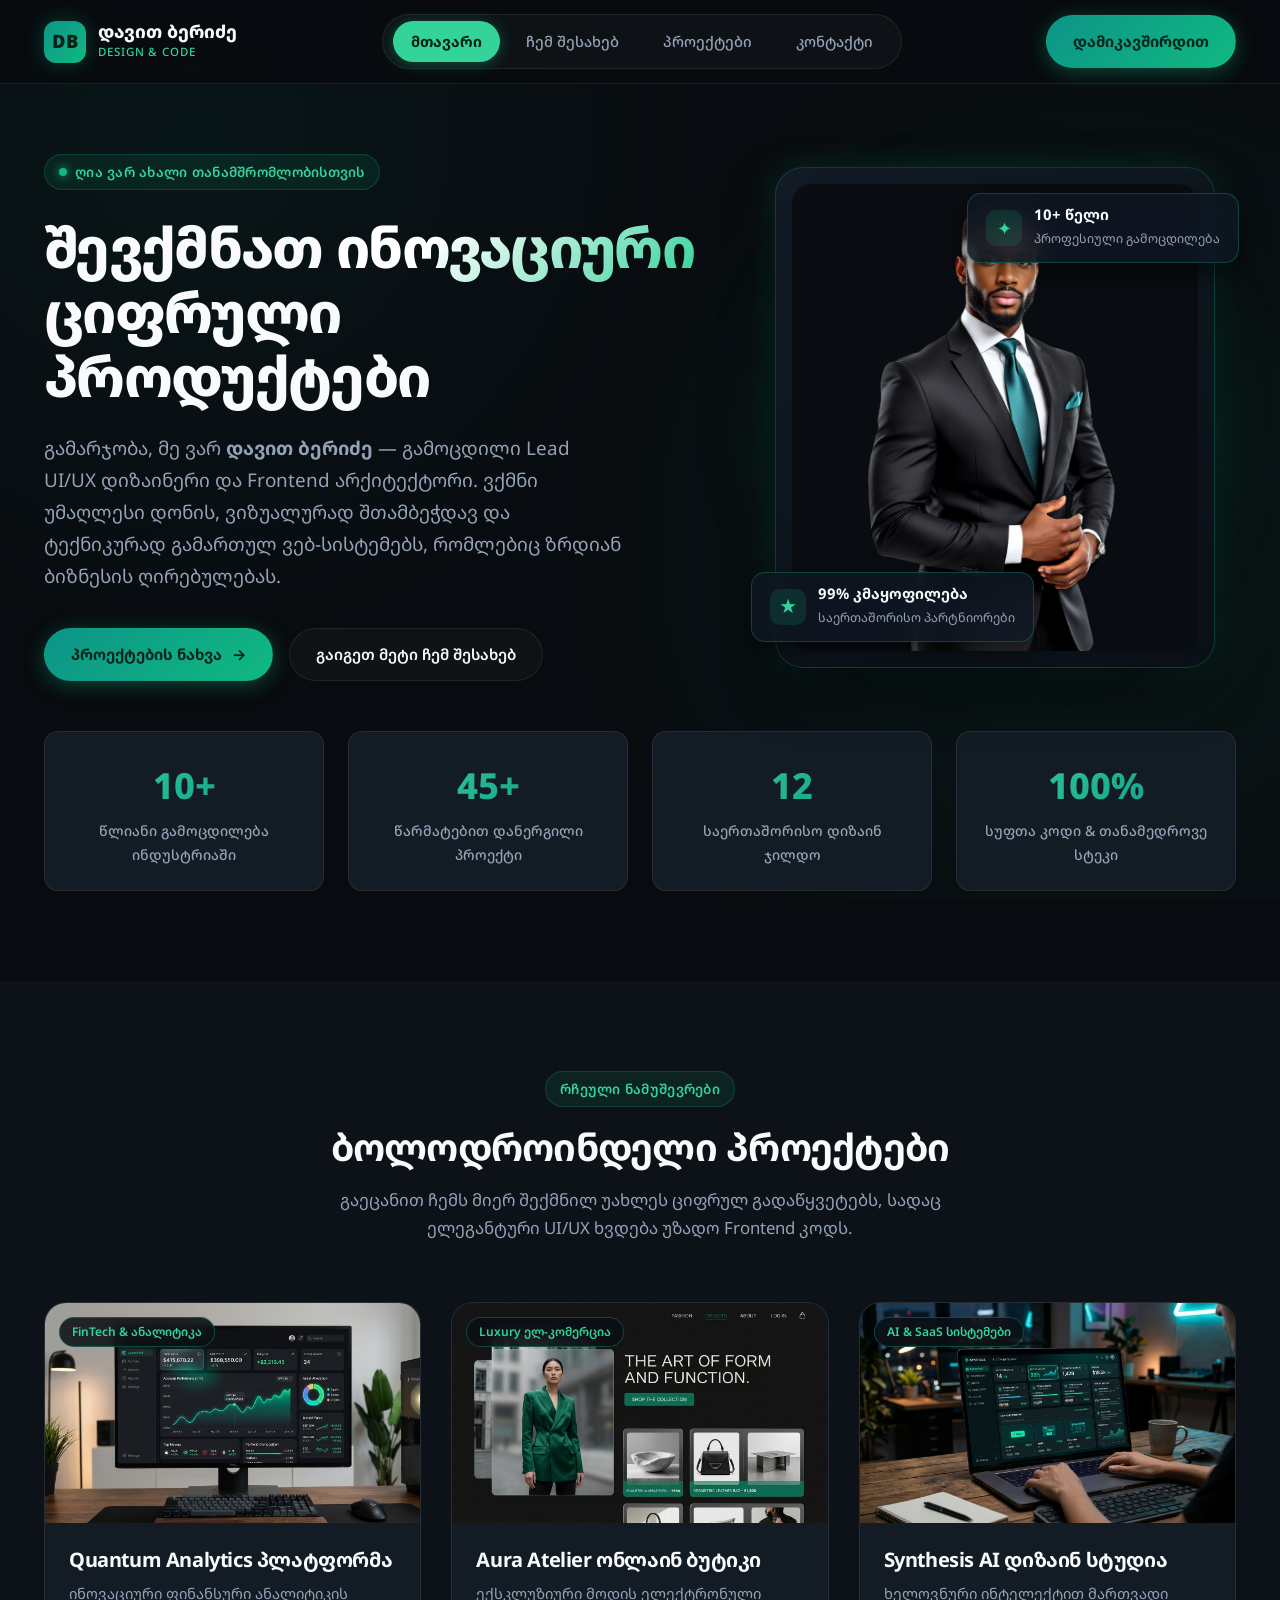
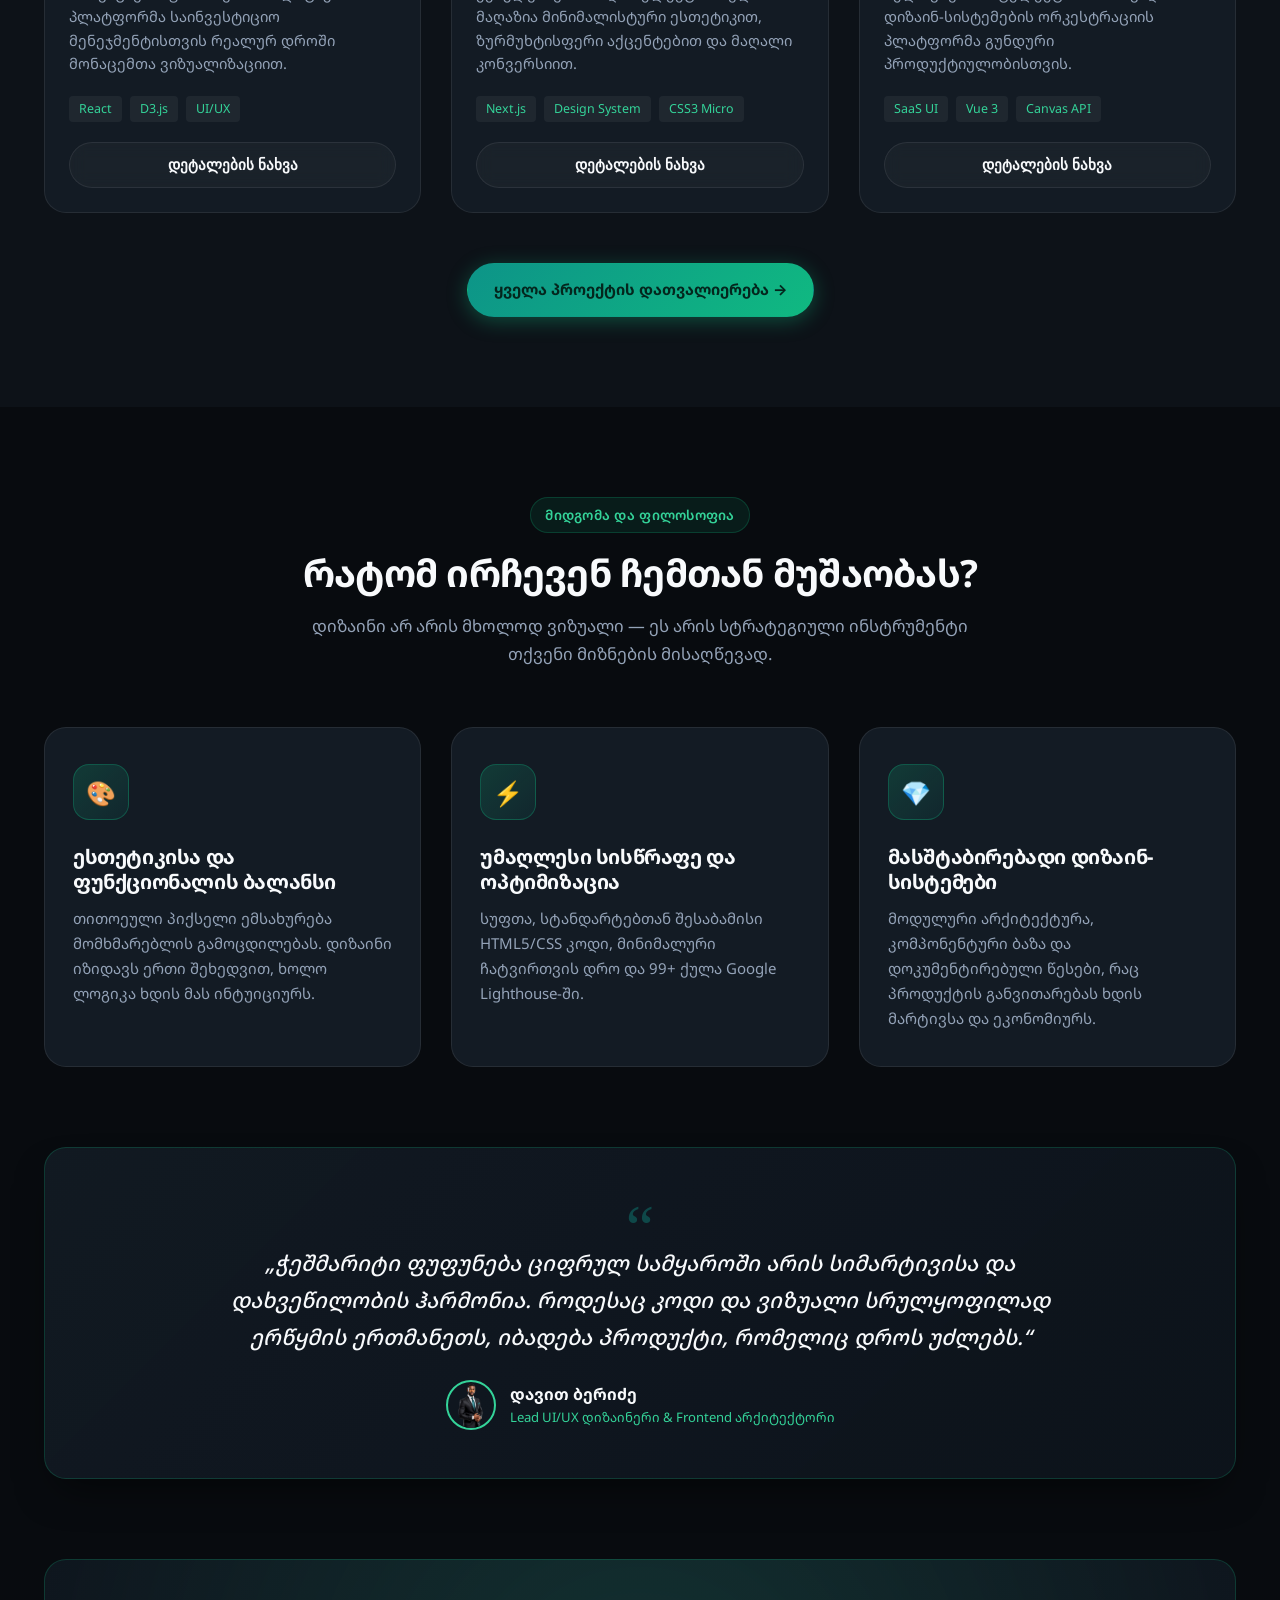
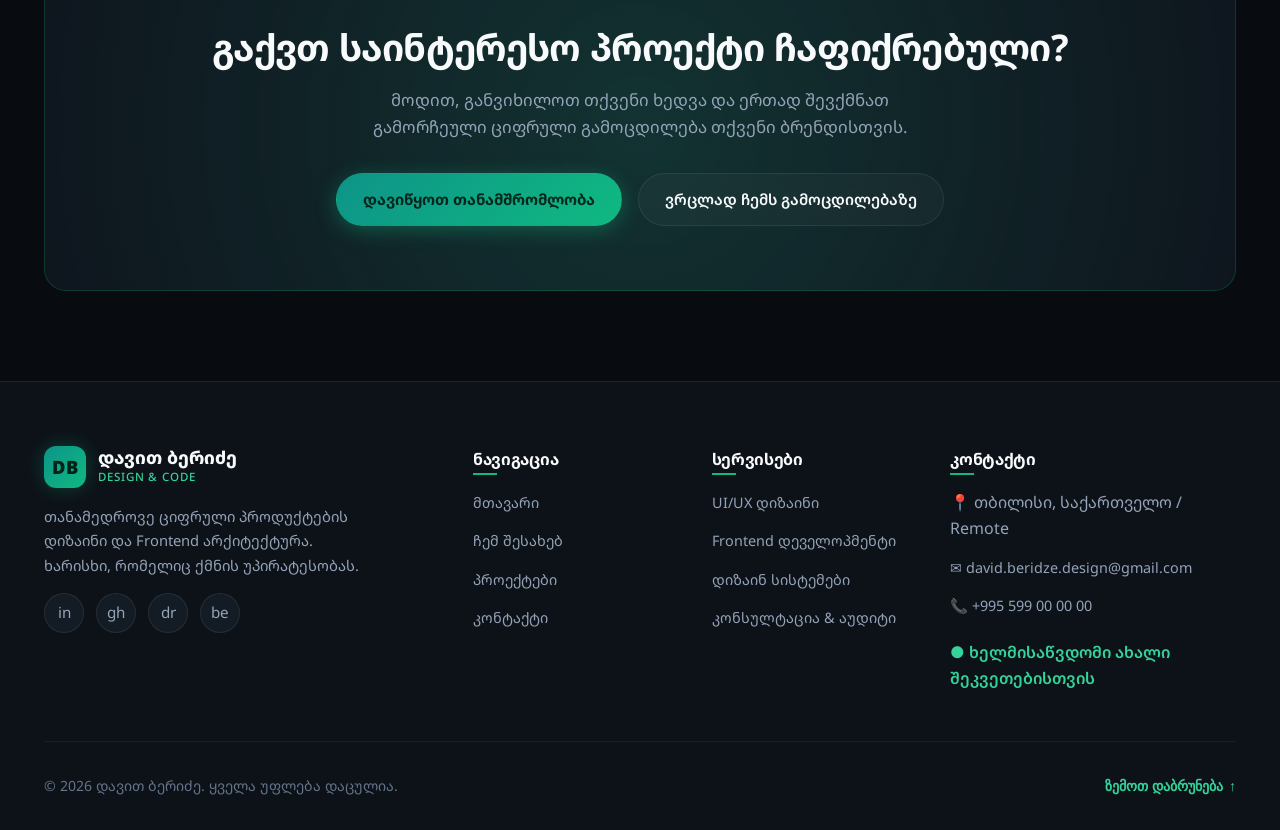
==== index.html @ 2d53b2ba "Add files via upload" ====
<!DOCTYPE html>
<html lang="ka">
<head>
  <meta charset="UTF-8">
  <meta name="viewport" content="width=device-width, initial-scale=1.0">
  <title>დავით ბერიძე — Lead UI/UX დიზაინერი & Frontend არქიტექტორი</title>
  <meta name="description" content="დავით ბერიძის პროფესიონალური პორტფოლიო. ექსკლუზიური ციფრული გამოცდილება, UI/UX დიზაინი, თანამედროვე Frontend არქიტექტურა და ინოვაციური ვებ-სისტემები.">
  
  <!-- Google Fonts: Noto Sans Georgian & Inter -->
  <link rel="preconnect" href="https://fonts.googleapis.com">
  <link rel="preconnect" href="https://fonts.gstatic.com" crossorigin>
  <link href="https://fonts.googleapis.com/css2?family=Inter:wght@300;400;500;600;700;800&family=Noto+Sans+Georgian:wght@300;400;500;600;700;800&display=swap" rel="stylesheet">
  
  <!-- External Master Stylesheet -->
  <link rel="stylesheet" href="assets/css/style.css">

  <!-- Embedded Component Styles -->
  <style>
    /* Hero Section Specific Styles */
    .hero-section {
      position: relative;
      padding: 70px 0 90px 0;
      overflow: hidden;
    }

    .hero-grid {
      display: grid;
      grid-template-columns: 1.15fr 0.85fr;
      align-items: center;
      gap: 60px;
    }

    .hero-content {
      position: relative;
      z-index: 2;
    }

    .hero-greeting {
      display: inline-flex;
      align-items: center;
      gap: 10px;
      margin-bottom: 24px;
    }

    .hero-title {
      font-size: 3.5rem;
      font-weight: 800;
      letter-spacing: -0.03em;
      line-height: 1.15;
      margin-bottom: 24px;
    }

    .hero-desc {
      font-size: 1.18rem;
      line-height: 1.7;
      color: var(--text-secondary);
      margin-bottom: 36px;
      max-width: 580px;
    }

    .hero-actions {
      display: flex;
      align-items: center;
      gap: 16px;
      flex-wrap: wrap;
    }

    /* Hero Visual Card with Glowing Emerald Persona */
    .hero-visual-wrapper {
      position: relative;
      display: flex;
      justify-content: center;
      align-items: center;
    }

    .hero-glow-backdrop {
      position: absolute;
      width: 105%;
      height: 105%;
      background: radial-gradient(circle, rgba(16, 185, 129, 0.22) 0%, rgba(13, 148, 136, 0.12) 40%, transparent 70%);
      filter: blur(40px);
      z-index: 1;
      border-radius: 50%;
    }

    .hero-photo-card {
      position: relative;
      z-index: 2;
      border-radius: 28px;
      background: linear-gradient(145deg, rgba(20, 30, 42, 0.8) 0%, rgba(10, 15, 22, 0.95) 100%);
      border: 1px solid rgba(16, 185, 129, 0.25);
      box-shadow: 0 25px 60px -15px rgba(0, 0, 0, 0.75), 0 0 35px rgba(16, 185, 129, 0.18);
      padding: 16px;
      backdrop-filter: blur(16px);
      max-width: 440px;
      width: 100%;
      transition: transform var(--transition-normal);
    }

    .hero-photo-card:hover {
      transform: translateY(-6px);
      border-color: rgba(16, 185, 129, 0.45);
      box-shadow: 0 30px 70px -15px rgba(0, 0, 0, 0.8), 0 0 50px rgba(16, 185, 129, 0.3);
    }

    .hero-photo-inner {
      border-radius: 20px;
      overflow: hidden;
      background: #090c10;
      position: relative;
      aspect-ratio: 1 / 1.15;
    }

    .hero-photo-img {
      width: 100%;
      height: 100%;
      object-fit: cover;
      object-position: top center;
      transition: transform 0.6s cubic-bezier(0.16, 1, 0.3, 1);
    }

    .hero-photo-card:hover .hero-photo-img {
      transform: scale(1.03);
    }

    /* Floating Badges on Hero Card */
    .floating-badge {
      position: absolute;
      z-index: 3;
      background: rgba(15, 23, 35, 0.85);
      border: 1px solid rgba(16, 185, 129, 0.3);
      backdrop-filter: blur(12px);
      padding: 12px 18px;
      border-radius: var(--radius-md);
      box-shadow: 0 10px 25px rgba(0,0,0,0.5);
      display: flex;
      align-items: center;
      gap: 12px;
      animation: float-badge 4s infinite ease-in-out;
    }

    .badge-top-right {
      top: 25px;
      right: -25px;
      animation-delay: 0s;
    }

    .badge-bottom-left {
      bottom: 25px;
      left: -25px;
      animation-delay: 2s;
    }

    @keyframes float-badge {
      0%, 100% { transform: translateY(0); }
      50% { transform: translateY(-8px); }
    }

    .floating-badge-icon {
      width: 36px;
      height: 36px;
      border-radius: 10px;
      background: rgba(16, 185, 129, 0.15);
      color: var(--emerald-light);
      display: flex;
      align-items: center;
      justify-content: center;
      font-size: 1.1rem;
    }

    .floating-badge-text strong {
      display: block;
      color: var(--text-primary);
      font-size: 0.92rem;
      line-height: 1.2;
    }

    .floating-badge-text span {
      font-size: 0.78rem;
      color: var(--text-secondary);
    }

    /* Featured Projects Grid on Index */
    .featured-grid {
      display: grid;
      grid-template-columns: repeat(3, 1fr);
      gap: 30px;
    }

    .project-card {
      background: var(--bg-surface);
      border: 1px solid var(--border-subtle);
      border-radius: var(--radius-lg);
      overflow: hidden;
      display: flex;
      flex-direction: column;
      transition: all var(--transition-normal);
    }

    .project-card:hover {
      transform: translateY(-8px);
      border-color: var(--emerald-border);
      box-shadow: 0 20px 40px -10px rgba(0, 0, 0, 0.6), 0 0 30px rgba(16, 185, 129, 0.15);
    }

    .project-thumb {
      position: relative;
      width: 100%;
      height: 220px;
      overflow: hidden;
      background: #0d131a;
    }

    .project-thumb img {
      width: 100%;
      height: 100%;
      object-fit: cover;
      transition: transform 0.5s ease;
    }

    .project-card:hover .project-thumb img {
      transform: scale(1.06);
    }

    .project-tag {
      position: absolute;
      top: 14px;
      left: 14px;
      background: rgba(10, 15, 20, 0.85);
      border: 1px solid rgba(16, 185, 129, 0.35);
      color: var(--emerald-light);
      font-size: 0.75rem;
      font-weight: 600;
      padding: 4px 12px;
      border-radius: var(--radius-full);
      backdrop-filter: blur(8px);
    }

    .project-body {
      padding: 24px;
      display: flex;
      flex-direction: column;
      flex-grow: 1;
    }

    .project-title {
      font-size: 1.25rem;
      margin-bottom: 10px;
      color: var(--text-primary);
    }

    .project-excerpt {
      font-size: 0.92rem;
      color: var(--text-secondary);
      line-height: 1.6;
      margin-bottom: 20px;
      flex-grow: 1;
    }

    /* Philosophy / Value Pillars */
    .philosophy-grid {
      display: grid;
      grid-template-columns: repeat(3, 1fr);
      gap: 30px;
    }

    .philosophy-card {
      background: var(--bg-surface);
      border: 1px solid var(--border-subtle);
      border-radius: var(--radius-lg);
      padding: 36px 28px;
      transition: all var(--transition-normal);
      position: relative;
    }

    .philosophy-card:hover {
      border-color: var(--emerald-border);
      transform: translateY(-6px);
      background: var(--bg-surface-elevated);
    }

    .philosophy-icon {
      width: 56px;
      height: 56px;
      border-radius: 16px;
      background: linear-gradient(135deg, rgba(16, 185, 129, 0.2), rgba(13, 148, 136, 0.1));
      border: 1px solid rgba(16, 185, 129, 0.3);
      display: flex;
      align-items: center;
      justify-content: center;
      font-size: 1.5rem;
      color: var(--emerald-light);
      margin-bottom: 24px;
    }

    .philosophy-card h3 {
      font-size: 1.25rem;
      margin-bottom: 12px;
    }

    .philosophy-card p {
      font-size: 0.94rem;
      line-height: 1.65;
    }

    /* Executive Quote Aside */
    .executive-aside {
      background: linear-gradient(135deg, rgba(19, 27, 36, 0.9) 0%, rgba(13, 20, 28, 0.95) 100%);
      border: 1px solid var(--emerald-border);
      border-radius: var(--radius-lg);
      padding: 48px;
      position: relative;
      margin: 80px 0;
      box-shadow: 0 20px 40px -15px rgba(0, 0, 0, 0.6);
    }

    .quote-content {
      max-width: 820px;
      margin: 0 auto;
      text-align: center;
      position: relative;
    }

    .quote-mark {
      font-size: 4rem;
      line-height: 1;
      color: var(--emerald-teal);
      opacity: 0.4;
      font-family: Georgia, serif;
      margin-bottom: -15px;
    }

    .quote-text {
      font-size: 1.35rem;
      font-weight: 500;
      color: var(--text-primary);
      line-height: 1.7;
      margin-bottom: 24px;
      font-style: italic;
    }

    .quote-author {
      display: flex;
      align-items: center;
      justify-content: center;
      gap: 14px;
    }

    .quote-avatar {
      width: 50px;
      height: 50px;
      border-radius: 50%;
      border: 2px solid var(--emerald-light);
      overflow: hidden;
    }

    .quote-avatar img {
      width: 100%;
      height: 100%;
      object-fit: cover;
    }

    .quote-author-info {
      text-align: left;
    }

    .quote-author-name {
      font-weight: 700;
      color: var(--text-primary);
      font-size: 1rem;
    }

    .quote-author-role {
      font-size: 0.82rem;
      color: var(--emerald-light);
    }

    /* CTA Section */
    .cta-banner {
      background: radial-gradient(circle at center, rgba(16, 185, 129, 0.15) 0%, rgba(13, 20, 28, 0.8) 100%), var(--bg-surface);
      border: 1px solid var(--emerald-border);
      border-radius: var(--radius-lg);
      padding: clamp(36px, 6vw, 64px) clamp(20px, 5vw, 40px);
      text-align: center;
      position: relative;
      overflow: hidden;
    }

    .cta-banner h2 {
      font-size: clamp(1.6rem, 3.8vw, 2.3rem);
      margin-bottom: 16px;
    }

    @media (max-width: 1200px) {
      .hero-grid {
        gap: 40px;
      }
      .hero-title {
        font-size: clamp(2.4rem, 4vw, 3.1rem);
      }
      .badge-top-right {
        right: -10px;
      }
      .badge-bottom-left {
        left: -10px;
      }
    }

    @media (max-width: 1024px) {
      .hero-section {
        padding: 50px 0 70px 0;
      }
      .hero-grid {
        grid-template-columns: 1fr;
        gap: 48px;
        text-align: center;
      }
      .hero-desc {
        margin-left: auto;
        margin-right: auto;
      }
      .hero-actions {
        justify-content: center;
      }
      .featured-grid, .philosophy-grid {
        grid-template-columns: repeat(2, 1fr);
        gap: 24px;
      }
      .badge-top-right {
        right: -8px;
      }
      .badge-bottom-left {
        left: -8px;
      }
      .executive-aside {
        padding: 36px 28px;
        margin: 60px 0;
      }
    }

    @media (max-width: 768px) {
      .hero-section {
        padding: 36px 0 56px 0;
      }
      .hero-title {
        font-size: clamp(1.95rem, 6.5vw, 2.45rem);
        overflow-wrap: break-word;
      }
      .hero-desc {
        font-size: 1.02rem;
        margin-bottom: 28px;
      }
      .featured-grid, .philosophy-grid {
        grid-template-columns: 1fr;
        gap: 20px;
      }
      .philosophy-card {
        padding: 28px 22px;
      }
      .executive-aside {
        padding: 28px 20px;
        margin: 48px 0;
      }
      .quote-text {
        font-size: 1.06rem;
      }
      .floating-badge {
        padding: 8px 12px;
        gap: 8px;
      }
      .floating-badge-icon {
        width: 30px;
        height: 30px;
        font-size: 0.95rem;
      }
      .floating-badge-text strong {
        font-size: 0.82rem;
      }
      .floating-badge-text span {
        font-size: 0.7rem;
      }
      .badge-top-right {
        top: 12px;
        right: 8px;
      }
      .badge-bottom-left {
        bottom: 12px;
        left: 8px;
      }
      .hero-photo-card {
        max-width: 340px;
      }
    }

    @media (max-width: 576px) {
      .hero-actions {
        flex-direction: column;
        width: 100%;
      }
      .hero-actions .btn {
        width: 100%;
      }
      .cta-banner .btn {
        width: 100%;
      }
      .floating-badge {
        display: none;
      }
      .hero-photo-card {
        max-width: 300px;
        padding: 12px;
      }
      .quote-author {
        flex-direction: column;
        text-align: center;
      }
      .quote-author-info {
        text-align: center;
      }
    }
  </style>
</head>
<body>

  <!-- ==========================================================================
       HEADER & NAVIGATION (<header>, <nav>)
       ========================================================================== -->
  <header class="site-header">
    <div class="container header-container">
      <a href="index.html" class="site-logo" aria-label="დავით ბერიძე — მთავარი">
        <div class="logo-symbol">DB</div>
        <div class="logo-text">
          <span class="logo-name">დავით ბერიძე</span>
          <span class="logo-sub">Design & Code</span>
        </div>
      </a>

      <!-- Main Navigation Menu (Desktop Bar + Tablet/Phone Slide Drawer) -->
      <nav class="main-nav" id="main-navigation" aria-label="მთავარი ნავიგაცია">
        <div class="nav-drawer-header">
          <span class="nav-drawer-label">მენიუ</span>
          <span class="nav-drawer-status"><span class="badge-dot"></span> Online</span>
        </div>

        <ul class="nav-list">
          <li><a href="index.html" class="nav-link active" aria-current="page">მთავარი</a></li>
          <li><a href="about.html" class="nav-link">ჩემ შესახებ</a></li>
          <li><a href="projects.html" class="nav-link">პროექტები</a></li>
          <li><a href="contact.html" class="nav-link">კონტაქტი</a></li>
        </ul>

        <div class="nav-drawer-footer">
          <a href="contact.html" class="btn btn-primary">დამიკავშირდით →</a>
          <div class="nav-drawer-contact">
            <span>თბილისი, საქართველო / Remote</span>
            <a href="mailto:david.beridze.design@gmail.com">david.beridze.design@gmail.com</a>
          </div>
        </div>
      </nav>

      <div class="header-actions">
        <a href="contact.html" class="btn btn-primary">დამიკავშირდით</a>
        <button class="mobile-nav-toggle" type="button" aria-label="მენიუს გახსნა" aria-expanded="false" aria-controls="main-navigation">
          <span class="hamburger-box" aria-hidden="true">
            <span class="hamburger-line"></span>
            <span class="hamburger-line"></span>
            <span class="hamburger-line"></span>
          </span>
        </button>
      </div>
    </div>
  </header>
  <div class="nav-backdrop" aria-hidden="true"></div>

  <!-- ==========================================================================
       MAIN CONTENT (<main>)
       ========================================================================== -->
  <main>
    <!-- HERO SECTION (<section>) -->
    <section class="hero-section">
      <div class="container">
        <div class="hero-grid">
          
          <!-- Hero Text Column -->
          <div class="hero-content">
            <div class="hero-greeting">
              <span class="badge">
                <span class="badge-dot"></span>
                ღია ვარ ახალი თანამშრომლობისთვის
              </span>
            </div>

            <h1 class="hero-title">
              შევქმნათ <span class="text-gradient">ინოვაციური</span> ციფრული პროდუქტები
            </h1>

            <p class="hero-desc">
              გამარჯობა, მე ვარ <strong>დავით ბერიძე</strong> — გამოცდილი Lead UI/UX დიზაინერი და Frontend არქიტექტორი. 
              ვქმნი უმაღლესი დონის, ვიზუალურად შთამბეჭდავ და ტექნიკურად გამართულ ვებ-სისტემებს, რომლებიც ზრდიან ბიზნესის ღირებულებას.
            </p>

            <div class="hero-actions">
              <a href="projects.html" class="btn btn-primary">
                <span>პროექტების ნახვა</span>
                <span>→</span>
              </a>
              <a href="about.html" class="btn btn-outline">
                <span>გაიგეთ მეტი ჩემ შესახებ</span>
              </a>
            </div>
          </div>

          <!-- Hero Profile Image Column (User Attached Photo) -->
          <div class="hero-visual-wrapper">
            <div class="hero-glow-backdrop"></div>

            <div class="hero-photo-card">
              <div class="hero-photo-inner">
                <img src="assets/images/profile.png" alt="დავით ბერიძე — Lead UI/UX დიზაინერი & Frontend არქიტექტორი" class="hero-photo-img" loading="eager">
              </div>

              <!-- Floating Micro-Badges -->
              <div class="floating-badge badge-top-right">
                <div class="floating-badge-icon">✦</div>
                <div class="floating-badge-text">
                  <strong>10+ წელი</strong>
                  <span>პროფესიული გამოცდილება</span>
                </div>
              </div>

              <div class="floating-badge badge-bottom-left">
                <div class="floating-badge-icon">★</div>
                <div class="floating-badge-text">
                  <strong>99% კმაყოფილება</strong>
                  <span>საერთაშორისო პარტნიორები</span>
                </div>
              </div>
            </div>
          </div>

        </div>

        <!-- Metric Counter Strip (<section>) -->
        <section class="metrics-strip" aria-label="ძირითადი მიღწევები">
          <div class="metric-item">
            <div class="metric-number text-gradient-emerald">10+</div>
            <div class="metric-label">წლიანი გამოცდილება ინდუსტრიაში</div>
          </div>
          <div class="metric-item">
            <div class="metric-number text-gradient-emerald">45+</div>
            <div class="metric-label">წარმატებით დანერგილი პროექტი</div>
          </div>
          <div class="metric-item">
            <div class="metric-number text-gradient-emerald">12</div>
            <div class="metric-label">საერთაშორისო დიზაინ ჯილდო</div>
          </div>
          <div class="metric-item">
            <div class="metric-number text-gradient-emerald">100%</div>
            <div class="metric-label">სუფთა კოდი & თანამედროვე სტეკი</div>
          </div>
        </section>

      </div>
    </section>

    <!-- FEATURED PROJECTS PREVIEW (<section>) -->
    <section class="section-padding" style="background: var(--bg-secondary);">
      <div class="container">
        <header class="section-header">
          <span class="badge">რჩეული ნამუშევრები</span>
          <h2 class="section-title">ბოლოდროინდელი პროექტები</h2>
          <p class="section-subtitle">გაეცანით ჩემს მიერ შექმნილ უახლეს ციფრულ გადაწყვეტებს, სადაც ელეგანტური UI/UX ხვდება უზადო Frontend კოდს.</p>
        </header>

        <div class="featured-grid">
          
          <!-- Project 1 (<article>) -->
          <article class="project-card">
            <div class="project-thumb">
              <span class="project-tag">FinTech & ანალიტიკა</span>
              <img src="assets/images/project1.jpg" alt="Quantum Analytics პლატფორმა" loading="lazy">
            </div>
            <div class="project-body">
              <h3 class="project-title">Quantum Analytics პლატფორმა</h3>
              <p class="project-excerpt">ინოვაციური ფინანსური ანალიტიკის პლატფორმა საინვესტიციო მენეჯმენტისთვის რეალურ დროში მონაცემთა ვიზუალიზაციით.</p>
              <div style="display: flex; gap: 8px; margin-bottom: 20px; flex-wrap: wrap;">
                <span style="font-size: 0.78rem; background: rgba(255,255,255,0.05); padding: 3px 10px; border-radius: 4px; color: var(--emerald-light);">React</span>
                <span style="font-size: 0.78rem; background: rgba(255,255,255,0.05); padding: 3px 10px; border-radius: 4px; color: var(--emerald-light);">D3.js</span>
                <span style="font-size: 0.78rem; background: rgba(255,255,255,0.05); padding: 3px 10px; border-radius: 4px; color: var(--emerald-light);">UI/UX</span>
              </div>
              <button onclick="openProjectModal('fintech')" class="btn btn-outline" style="width: 100%;">დეტალების ნახვა</button>
            </div>
          </article>

          <!-- Project 2 (<article>) -->
          <article class="project-card">
            <div class="project-thumb">
              <span class="project-tag">Luxury ელ-კომერცია</span>
              <img src="assets/images/project2.jpg" alt="Aura Atelier ექსკლუზიური მოდის ელ-მაღაზია" loading="lazy">
            </div>
            <div class="project-body">
              <h3 class="project-title">Aura Atelier ონლაინ ბუტიკი</h3>
              <p class="project-excerpt">ექსკლუზიური მოდის ელექტრონული მაღაზია მინიმალისტური ესთეტიკით, ზურმუხტისფერი აქცენტებით და მაღალი კონვერსიით.</p>
              <div style="display: flex; gap: 8px; margin-bottom: 20px; flex-wrap: wrap;">
                <span style="font-size: 0.78rem; background: rgba(255,255,255,0.05); padding: 3px 10px; border-radius: 4px; color: var(--emerald-light);">Next.js</span>
                <span style="font-size: 0.78rem; background: rgba(255,255,255,0.05); padding: 3px 10px; border-radius: 4px; color: var(--emerald-light);">Design System</span>
                <span style="font-size: 0.78rem; background: rgba(255,255,255,0.05); padding: 3px 10px; border-radius: 4px; color: var(--emerald-light);">CSS3 Micro</span>
              </div>
              <button onclick="openProjectModal('ecommerce')" class="btn btn-outline" style="width: 100%;">დეტალების ნახვა</button>
            </div>
          </article>

          <!-- Project 3 (<article>) -->
          <article class="project-card">
            <div class="project-thumb">
              <span class="project-tag">AI & SaaS სისტემები</span>
              <img src="assets/images/project3.jpg" alt="Synthesis AI დიზაინ-სისტემების სტუდია" loading="lazy">
            </div>
            <div class="project-body">
              <h3 class="project-title">Synthesis AI დიზაინ სტუდია</h3>
              <p class="project-excerpt">ხელოვნური ინტელექტით მართვადი დიზაინ-სისტემების ორკესტრაციის პლატფორმა გუნდური პროდუქტიულობისთვის.</p>
              <div style="display: flex; gap: 8px; margin-bottom: 20px; flex-wrap: wrap;">
                <span style="font-size: 0.78rem; background: rgba(255,255,255,0.05); padding: 3px 10px; border-radius: 4px; color: var(--emerald-light);">SaaS UI</span>
                <span style="font-size: 0.78rem; background: rgba(255,255,255,0.05); padding: 3px 10px; border-radius: 4px; color: var(--emerald-light);">Vue 3</span>
                <span style="font-size: 0.78rem; background: rgba(255,255,255,0.05); padding: 3px 10px; border-radius: 4px; color: var(--emerald-light);">Canvas API</span>
              </div>
              <button onclick="openProjectModal('saas')" class="btn btn-outline" style="width: 100%;">დეტალების ნახვა</button>
            </div>
          </article>

        </div>

        <div style="text-align: center; margin-top: 50px;">
          <a href="projects.html" class="btn btn-primary">ყველა პროექტის დათვალიერება →</a>
        </div>
      </div>
    </section>

    <!-- DESIGN PHILOSOPHY SECTION (<section>) -->
    <section class="section-padding">
      <div class="container">
        <header class="section-header">
          <span class="badge">მიდგომა და ფილოსოფია</span>
          <h2 class="section-title">რატომ ირჩევენ ჩემთან მუშაობას?</h2>
          <p class="section-subtitle">დიზაინი არ არის მხოლოდ ვიზუალი — ეს არის სტრატეგიული ინსტრუმენტი თქვენი მიზნების მისაღწევად.</p>
        </header>

        <div class="philosophy-grid">
          
          <article class="philosophy-card">
            <div class="philosophy-icon">🎨</div>
            <h3>ესთეტიკისა და ფუნქციონალის ბალანსი</h3>
            <p>თითოეული პიქსელი ემსახურება მომხმარებლის გამოცდილებას. დიზაინი იზიდავს ერთი შეხედვით, ხოლო ლოგიკა ხდის მას ინტუიციურს.</p>
          </article>

          <article class="philosophy-card">
            <div class="philosophy-icon">⚡</div>
            <h3>უმაღლესი სისწრაფე და ოპტიმიზაცია</h3>
            <p>სუფთა, სტანდარტებთან შესაბამისი HTML5/CSS კოდი, მინიმალური ჩატვირთვის დრო და 99+ ქულა Google Lighthouse-ში.</p>
          </article>

          <article class="philosophy-card">
            <div class="philosophy-icon">💎</div>
            <h3>მასშტაბირებადი დიზაინ-სისტემები</h3>
            <p>მოდულური არქიტექტურა, კომპონენტური ბაზა და დოკუმენტირებული წესები, რაც პროდუქტის განვითარებას ხდის მარტივსა და ეკონომიურს.</p>
          </article>

        </div>

        <!-- EXECUTIVE ASIDE QUOTE (<aside>) -->
        <aside class="executive-aside" aria-label="პროფესიული კრედო">
          <div class="quote-content">
            <div class="quote-mark">“</div>
            <blockquote class="quote-text">
              „ჭეშმარიტი ფუფუნება ციფრულ სამყაროში არის სიმარტივისა და დახვეწილობის ჰარმონია. როდესაც კოდი და ვიზუალი სრულყოფილად ერწყმის ერთმანეთს, იბადება პროდუქტი, რომელიც დროს უძლებს.“
            </blockquote>
            <div class="quote-author">
              <div class="quote-avatar">
                <img src="assets/images/profile.png" alt="დავით ბერიძე">
              </div>
              <div class="quote-author-info">
                <div class="quote-author-name">დავით ბერიძე</div>
                <div class="quote-author-role">Lead UI/UX დიზაინერი & Frontend არქიტექტორი</div>
              </div>
            </div>
          </div>
        </aside>

        <!-- CTA SECTION (<section>) -->
        <section class="cta-banner" aria-label="თანამშრომლობის შეთავაზება">
          <h2>გაქვთ საინტერესო პროექტი ჩაფიქრებული?</h2>
          <p style="color: var(--text-secondary); max-width: 580px; margin: 0 auto 32px auto; font-size: 1.05rem;">
            მოდით, განვიხილოთ თქვენი ხედვა და ერთად შევქმნათ გამორჩეული ციფრული გამოცდილება თქვენი ბრენდისთვის.
          </p>
          <div style="display: flex; gap: 16px; justify-content: center; flex-wrap: wrap;">
            <a href="contact.html" class="btn btn-primary">დავიწყოთ თანამშრომლობა</a>
            <a href="about.html" class="btn btn-outline">ვრცლად ჩემს გამოცდილებაზე</a>
          </div>
        </section>

      </div>
    </section>
  </main>

  <!-- ==========================================================================
       SITE FOOTER (<footer>)
       ========================================================================== -->
  <footer class="site-footer">
    <div class="container">
      <div class="footer-top">
        <div class="footer-brand">
          <a href="index.html" class="site-logo">
            <div class="logo-symbol">DB</div>
            <div class="logo-text">
              <span class="logo-name">დავით ბერიძე</span>
              <span class="logo-sub">Design & Code</span>
            </div>
          </a>
          <p>თანამედროვე ციფრული პროდუქტების დიზაინი და Frontend არქიტექტურა. ხარისხი, რომელიც ქმნის უპირატესობას.</p>
          <div class="social-links">
            <a href="https://linkedin.com" target="_blank" rel="noopener noreferrer" class="social-link" aria-label="LinkedIn">in</a>
            <a href="https://github.com" target="_blank" rel="noopener noreferrer" class="social-link" aria-label="GitHub">gh</a>
            <a href="https://dribbble.com" target="_blank" rel="noopener noreferrer" class="social-link" aria-label="Dribbble">dr</a>
            <a href="https://behance.net" target="_blank" rel="noopener noreferrer" class="social-link" aria-label="Behance">be</a>
          </div>
        </div>

        <div class="footer-col">
          <h4>ნავიგაცია</h4>
          <ul class="footer-links">
            <li><a href="index.html">მთავარი</a></li>
            <li><a href="about.html">ჩემ შესახებ</a></li>
            <li><a href="projects.html">პროექტები</a></li>
            <li><a href="contact.html">კონტაქტი</a></li>
          </ul>
        </div>

        <div class="footer-col">
          <h4>სერვისები</h4>
          <ul class="footer-links">
            <li><a href="projects.html">UI/UX დიზაინი</a></li>
            <li><a href="projects.html">Frontend დეველოპმენტი</a></li>
            <li><a href="projects.html">დიზაინ სისტემები</a></li>
            <li><a href="contact.html">კონსულტაცია & აუდიტი</a></li>
          </ul>
        </div>

        <div class="footer-col">
          <h4>კონტაქტი</h4>
          <ul class="footer-links">
            <li style="color: var(--text-secondary);">📍 თბილისი, საქართველო / Remote</li>
            <li><a href="mailto:david.beridze.design@gmail.com">✉ david.beridze.design@gmail.com</a></li>
            <li><a href="tel:+995599000000">📞 +995 599 00 00 00</a></li>
            <li style="color: var(--emerald-light); font-weight: 600; margin-top: 8px;">● ხელმისაწვდომი ახალი შეკვეთებისთვის</li>
          </ul>
        </div>
      </div>

      <div class="footer-bottom">
        <div>
          © <span id="current-year">2026</span> დავით ბერიძე. ყველა უფლება დაცულია.
        </div>
        <button class="back-to-top" aria-label="ზემოთ დაბრუნება">
          <span>ზემოთ დაბრუნება</span>
          <span>↑</span>
        </button>
      </div>
    </div>
  </footer>

  <!-- Project Details Modal Component -->
  <div class="modal-overlay" id="project-modal" role="dialog" aria-modal="true" aria-label="პროექტის დეტალები">
    <div class="modal-container">
      <button class="modal-close" aria-label="დახურვა">✕</button>
      <div id="modal-details-content">
        <!-- Injected via JavaScript -->
      </div>
    </div>
  </div>

  <!-- Main JavaScript File -->
  <script src="assets/js/main.js"></script>
</body>
</html>
---- assets/css/style.css ----
/* ==========================================================================
   PORTFOLIO DESIGN SYSTEM & STYLESHEET
   Persona: დავით ბერიძე — Lead UI/UX დიზაინერი & Frontend არქიტექტორი
   Color Palette: Deep Obsidian, Tailored White, Silk Emerald (#10b981 & #0d9488)
   ========================================================================== */

@import url('https://fonts.googleapis.com/css2?family=Inter:wght@300;400;500;600;700;800&family=Noto+Sans+Georgian:wght@300;400;500;600;700;800&display=swap');

:root {
  /* Colors */
  --bg-primary: #080b0f;
  --bg-secondary: #0d1218;
  --bg-surface: #131b24;
  --bg-surface-elevated: #1a2533;
  --bg-glass: rgba(19, 27, 36, 0.75);
  --bg-glass-card: rgba(20, 30, 42, 0.65);
  
  --emerald-primary: #10b981;
  --emerald-light: #34d399;
  --emerald-dark: #047857;
  --emerald-teal: #0d9488;
  --emerald-glow: rgba(16, 185, 129, 0.28);
  --emerald-border: rgba(16, 185, 129, 0.22);
  
  --gold-accent: #f59e0b;
  --gold-glow: rgba(245, 158, 11, 0.2);

  --text-primary: #f8fafc;
  --text-secondary: #94a3b8;
  --text-muted: #64748b;
  --border-subtle: rgba(255, 255, 255, 0.08);
  --border-focus: rgba(16, 185, 129, 0.5);

  /* Typography */
  --font-family: 'Noto Sans Georgian', 'Inter', -apple-system, BlinkMacSystemFont, "Segoe UI", Roboto, sans-serif;
  
  /* Layout & Transitions */
  --container-max: 1240px;
  --header-height: 84px;
  --radius-sm: 8px;
  --radius-md: 14px;
  --radius-lg: 22px;
  --radius-full: 9999px;
  --transition-fast: 0.2s cubic-bezier(0.4, 0, 0.2, 1);
  --transition-normal: 0.35s cubic-bezier(0.16, 1, 0.3, 1);
  --shadow-card: 0 10px 30px -10px rgba(0, 0, 0, 0.5);
  --shadow-glow: 0 0 35px var(--emerald-glow);
}

/* Base Reset & Box Sizing */
*, *::before, *::after {
  box-sizing: border-box;
  margin: 0;
  padding: 0;
}

html {
  font-family: var(--font-family);
  font-size: 16px;
  scroll-behavior: smooth;
  background-color: var(--bg-primary);
  color: var(--text-primary);
  -webkit-font-smoothing: antialiased;
  -moz-osx-font-smoothing: grayscale;
}

body {
  min-height: 100vh;
  display: flex;
  flex-direction: column;
  overflow-x: hidden;
  background: 
    radial-gradient(circle at 15% 15%, rgba(13, 148, 136, 0.08) 0%, transparent 40%),
    radial-gradient(circle at 85% 60%, rgba(16, 185, 129, 0.07) 0%, transparent 45%),
    var(--bg-primary);
  background-attachment: fixed;
  line-height: 1.65;
}

/* Custom Scrollbar */
::-webkit-scrollbar {
  width: 9px;
}
::-webkit-scrollbar-track {
  background: var(--bg-primary);
}
::-webkit-scrollbar-thumb {
  background: #1e293b;
  border-radius: var(--radius-full);
  border: 2px solid var(--bg-primary);
}
::-webkit-scrollbar-thumb:hover {
  background: var(--emerald-teal);
}

/* Links & Typography */
a {
  color: inherit;
  text-decoration: none;
  transition: color var(--transition-fast);
}

h1, h2, h3, h4, h5, h6 {
  color: var(--text-primary);
  font-weight: 700;
  line-height: 1.25;
  letter-spacing: -0.02em;
}

p {
  color: var(--text-secondary);
}

img {
  max-width: 100%;
  height: auto;
  display: block;
}

/* Layout Container */
.container {
  width: 100%;
  max-width: var(--container-max);
  margin-left: auto;
  margin-right: auto;
  padding-left: 24px;
  padding-right: 24px;
}

/* Subtle Gradient Text Utility */
.text-gradient {
  background: linear-gradient(135deg, #ffffff 30%, var(--emerald-light) 100%);
  -webkit-background-clip: text;
  -webkit-text-fill-color: transparent;
}

.text-gradient-emerald {
  background: linear-gradient(135deg, var(--emerald-light) 0%, var(--emerald-teal) 100%);
  -webkit-background-clip: text;
  -webkit-text-fill-color: transparent;
}

/* Badge Component */
.badge {
  display: inline-flex;
  align-items: center;
  gap: 8px;
  padding: 6px 14px;
  background: rgba(16, 185, 129, 0.1);
  border: 1px solid var(--emerald-border);
  border-radius: var(--radius-full);
  font-size: 0.85rem;
  font-weight: 600;
  color: var(--emerald-light);
  letter-spacing: 0.02em;
}

.badge-dot {
  width: 8px;
  height: 8px;
  border-radius: 50%;
  background-color: var(--emerald-primary);
  box-shadow: 0 0 10px var(--emerald-primary);
  animation: pulse-dot 2s infinite ease-in-out;
}

@keyframes pulse-dot {
  0%, 100% { transform: scale(1); opacity: 1; }
  50% { transform: scale(1.3); opacity: 0.6; }
}

/* Buttons */
.btn {
  display: inline-flex;
  align-items: center;
  justify-content: center;
  gap: 10px;
  padding: 13px 26px;
  border-radius: var(--radius-full);
  font-weight: 600;
  font-size: 0.95rem;
  cursor: pointer;
  transition: all var(--transition-normal);
  border: 1px solid transparent;
  position: relative;
  overflow: hidden;
}

.btn-primary {
  background: linear-gradient(135deg, var(--emerald-teal) 0%, var(--emerald-primary) 100%);
  color: #04261d;
  font-weight: 700;
  box-shadow: 0 4px 20px rgba(16, 185, 129, 0.35);
}

.btn-primary:hover {
  transform: translateY(-2px);
  box-shadow: 0 8px 25px rgba(16, 185, 129, 0.5);
  color: #021a13;
}

.btn-outline {
  background: rgba(255, 255, 255, 0.03);
  color: var(--text-primary);
  border-color: var(--border-subtle);
  backdrop-filter: blur(8px);
}

.btn-outline:hover {
  background: rgba(16, 185, 129, 0.08);
  border-color: var(--emerald-border);
  color: var(--emerald-light);
  transform: translateY(-2px);
}

/* ==========================================================================
   HEADER & NAVIGATION (<header>, <nav>)
   ========================================================================== */
.site-header {
  position: sticky;
  top: 0;
  z-index: 1000;
  height: var(--header-height);
  background: rgba(8, 11, 15, 0.85);
  backdrop-filter: blur(20px);
  -webkit-backdrop-filter: blur(20px);
  border-bottom: 1px solid var(--border-subtle);
  transition: all var(--transition-fast);
}

.header-container {
  display: flex;
  align-items: center;
  justify-content: space-between;
  height: 100%;
}

.site-logo {
  display: flex;
  align-items: center;
  gap: 12px;
  font-weight: 800;
  font-size: 1.35rem;
  color: var(--text-primary);
}

.logo-symbol {
  width: 42px;
  height: 42px;
  border-radius: 12px;
  background: linear-gradient(135deg, var(--emerald-teal), var(--emerald-primary));
  display: flex;
  align-items: center;
  justify-content: center;
  color: #052219;
  font-weight: 900;
  font-size: 1.15rem;
  box-shadow: 0 0 20px var(--emerald-glow);
}

.logo-text {
  display: flex;
  flex-direction: column;
}

.logo-name {
  line-height: 1.1;
  font-size: 1.1rem;
}

.logo-sub {
  font-size: 0.72rem;
  color: var(--emerald-light);
  font-weight: 500;
  letter-spacing: 0.08em;
  text-transform: uppercase;
}

/* Nav Menu */
.main-nav {
  display: flex;
  align-items: center;
}

.nav-list {
  display: flex;
  align-items: center;
  gap: 8px;
  list-style: none;
  background: rgba(255, 255, 255, 0.03);
  padding: 6px 10px;
  border-radius: var(--radius-full);
  border: 1px solid var(--border-subtle);
}

.nav-link {
  display: inline-block;
  padding: 8px 18px;
  border-radius: var(--radius-full);
  font-size: 0.92rem;
  font-weight: 500;
  color: var(--text-secondary);
  transition: all var(--transition-fast);
}

.nav-link:hover {
  color: var(--text-primary);
  background: rgba(255, 255, 255, 0.06);
}

.nav-link.active {
  color: #032117;
  background: var(--emerald-light);
  font-weight: 700;
  box-shadow: 0 2px 14px rgba(16, 185, 129, 0.4);
}

.header-actions {
  display: flex;
  align-items: center;
  gap: 16px;
}

/* Mobile & Tablet Hamburger Toggle (Phones & Tablets <= 1024px) */
.mobile-nav-toggle {
  display: none;
  align-items: center;
  justify-content: center;
  width: 44px;
  height: 44px;
  background: rgba(255, 255, 255, 0.03);
  border: 1px solid var(--border-subtle);
  color: var(--text-primary);
  padding: 0;
  border-radius: 12px;
  cursor: pointer;
  position: relative;
  z-index: 1002;
  transition: all var(--transition-fast);
  -webkit-tap-highlight-color: transparent;
}

.mobile-nav-toggle:hover,
.mobile-nav-toggle:focus-visible {
  border-color: var(--emerald-border);
  background: rgba(16, 185, 129, 0.08);
  outline: none;
}

.mobile-nav-toggle[aria-expanded="true"] {
  border-color: var(--emerald-primary);
  background: rgba(16, 185, 129, 0.12);
  box-shadow: 0 0 18px rgba(16, 185, 129, 0.25);
}

.hamburger-box {
  width: 22px;
  height: 16px;
  display: flex;
  flex-direction: column;
  justify-content: space-between;
  position: relative;
}

.hamburger-line {
  display: block;
  width: 100%;
  height: 2px;
  background-color: var(--text-primary);
  border-radius: 4px;
  transition: transform 0.3s cubic-bezier(0.16, 1, 0.3, 1),
              opacity 0.2s ease,
              width 0.3s cubic-bezier(0.16, 1, 0.3, 1),
              background-color 0.2s ease;
  transform-origin: center;
}

.hamburger-line:nth-child(2) {
  width: 75%;
  margin-left: auto;
}

.mobile-nav-toggle:hover .hamburger-line {
  background-color: var(--emerald-light);
}

.mobile-nav-toggle[aria-expanded="true"] .hamburger-line {
  background-color: var(--emerald-light);
}

.mobile-nav-toggle[aria-expanded="true"] .hamburger-line:nth-child(1) {
  transform: translateY(7px) rotate(45deg);
}

.mobile-nav-toggle[aria-expanded="true"] .hamburger-line:nth-child(2) {
  opacity: 0;
  width: 0;
}

.mobile-nav-toggle[aria-expanded="true"] .hamburger-line:nth-child(3) {
  transform: translateY(-7px) rotate(-45deg);
}

/* Mobile & Tablet Navigation Drawer Elements (Hidden on Desktop) */
.nav-drawer-header,
.nav-drawer-footer {
  display: none;
}

.nav-backdrop {
  position: fixed;
  inset: 0;
  background: rgba(4, 7, 11, 0.72);
  backdrop-filter: blur(8px);
  -webkit-backdrop-filter: blur(8px);
  z-index: 998;
  opacity: 0;
  visibility: hidden;
  transition: opacity 0.3s ease, visibility 0.3s ease;
}

.nav-backdrop.active {
  opacity: 1;
  visibility: visible;
}

body.menu-open {
  overflow: hidden;
}

/* ==========================================================================
   FOOTER (<footer>)
   ========================================================================== */
.site-footer {
  margin-top: auto;
  background: var(--bg-secondary);
  border-top: 1px solid var(--border-subtle);
  padding-top: 64px;
  padding-bottom: 32px;
}

.footer-top {
  display: grid;
  grid-template-columns: 2fr 1fr 1fr 1.5fr;
  gap: 48px;
  margin-bottom: 50px;
}

.footer-brand p {
  margin-top: 16px;
  font-size: 0.92rem;
  max-width: 320px;
}

.footer-col h4 {
  font-size: 1rem;
  color: var(--text-primary);
  margin-bottom: 20px;
  position: relative;
  display: inline-block;
}

.footer-col h4::after {
  content: '';
  position: absolute;
  left: 0;
  bottom: -6px;
  width: 24px;
  height: 2px;
  background: var(--emerald-primary);
}

.footer-links {
  list-style: none;
  display: flex;
  flex-direction: column;
  gap: 12px;
}

.footer-links a {
  color: var(--text-secondary);
  font-size: 0.9rem;
}

.footer-links a:hover {
  color: var(--emerald-light);
  padding-left: 4px;
}

.social-links {
  display: flex;
  gap: 12px;
  margin-top: 16px;
}

.social-link {
  width: 40px;
  height: 40px;
  border-radius: 50%;
  background: var(--bg-surface);
  border: 1px solid var(--border-subtle);
  display: flex;
  align-items: center;
  justify-content: center;
  color: var(--text-secondary);
  font-size: 0.95rem;
  transition: all var(--transition-fast);
}

.social-link:hover {
  background: var(--emerald-primary);
  color: #032117;
  border-color: var(--emerald-primary);
  transform: translateY(-3px);
  box-shadow: 0 4px 15px rgba(16, 185, 129, 0.4);
}

.footer-bottom {
  display: flex;
  align-items: center;
  justify-content: space-between;
  padding-top: 32px;
  border-top: 1px solid rgba(255, 255, 255, 0.05);
  font-size: 0.88rem;
  color: var(--text-muted);
}

.back-to-top {
  display: inline-flex;
  align-items: center;
  gap: 6px;
  color: var(--emerald-light);
  font-weight: 600;
  cursor: pointer;
  background: transparent;
  border: none;
  font-size: 0.88rem;
}

.back-to-top:hover {
  color: #ffffff;
}

/* ==========================================================================
   CARDS & COMMON UI PATTERNS (<article>, <section>, <aside>)
   ========================================================================== */
.section-padding {
  padding-top: 90px;
  padding-bottom: 90px;
}

.section-header {
  text-align: center;
  max-width: 680px;
  margin: 0 auto 60px auto;
}

.section-header .badge {
  margin-bottom: 16px;
}

.section-title {
  font-size: 2.35rem;
  margin-bottom: 16px;
}

.section-subtitle {
  font-size: 1.05rem;
  color: var(--text-secondary);
}

/* Glass Surface Card */
.glass-card {
  background: var(--bg-glass-card);
  border: 1px solid var(--border-subtle);
  border-radius: var(--radius-lg);
  backdrop-filter: blur(16px);
  -webkit-backdrop-filter: blur(16px);
  padding: 32px;
  box-shadow: var(--shadow-card);
  transition: all var(--transition-normal);
  position: relative;
  overflow: hidden;
}

.glass-card::before {
  content: '';
  position: absolute;
  top: 0;
  left: 0;
  right: 0;
  height: 1px;
  background: linear-gradient(90deg, transparent, rgba(255,255,255,0.15), transparent);
}

.glass-card:hover {
  border-color: var(--emerald-border);
  transform: translateY(-5px);
  box-shadow: 0 16px 36px -10px rgba(0, 0, 0, 0.6), 0 0 25px rgba(16, 185, 129, 0.15);
}

/* Key Metrics Bar */
.metrics-strip {
  display: grid;
  grid-template-columns: repeat(4, 1fr);
  gap: 24px;
  margin-top: 50px;
}

.metric-item {
  background: var(--bg-surface);
  border: 1px solid var(--border-subtle);
  border-radius: var(--radius-md);
  padding: 24px;
  text-align: center;
  transition: var(--transition-normal);
}

.metric-item:hover {
  border-color: var(--emerald-border);
  transform: translateY(-4px);
}

.metric-number {
  font-size: 2.25rem;
  font-weight: 800;
  color: var(--text-primary);
  margin-bottom: 4px;
}

.metric-label {
  font-size: 0.88rem;
  color: var(--text-secondary);
  font-weight: 500;
}

/* ==========================================================================
   MODAL WINDOW COMPONENT
   ========================================================================== */
.modal-overlay {
  position: fixed;
  top: 0;
  left: 0;
  right: 0;
  bottom: 0;
  background: rgba(4, 7, 10, 0.85);
  backdrop-filter: blur(12px);
  z-index: 2000;
  display: flex;
  align-items: center;
  justify-content: center;
  padding: 24px;
  opacity: 0;
  visibility: hidden;
  transition: all var(--transition-normal);
}

.modal-overlay.active {
  opacity: 1;
  visibility: visible;
}

.modal-container {
  background: var(--bg-surface);
  border: 1px solid var(--emerald-border);
  border-radius: var(--radius-lg);
  max-width: 760px;
  width: 100%;
  max-height: 90vh;
  overflow-y: auto;
  padding: 36px;
  position: relative;
  box-shadow: 0 25px 50px -12px rgba(0, 0, 0, 0.7), var(--shadow-glow);
  transform: scale(0.94);
  transition: transform var(--transition-normal);
}

.modal-overlay.active .modal-container {
  transform: scale(1);
}

.modal-close {
  position: absolute;
  top: 20px;
  right: 20px;
  background: rgba(255, 255, 255, 0.05);
  border: 1px solid var(--border-subtle);
  color: var(--text-secondary);
  width: 36px;
  height: 36px;
  border-radius: 50%;
  display: flex;
  align-items: center;
  justify-content: center;
  cursor: pointer;
  font-size: 1.2rem;
  transition: all var(--transition-fast);
}

.modal-close:hover {
  background: var(--emerald-primary);
  color: #041f17;
}

/* ==========================================================================
   RESPONSIVE DESIGN SYSTEM (ALL DEVICES: 4K, LAPTOP, TABLET, MOBILE, FOLD)
   ========================================================================== */

/* Ultra-Wide Screens (1440px+) */
@media (min-width: 1440px) {
  :root {
    --container-max: 1320px;
  }
}

/* Small Laptops & Compact Desktops (<= 1200px) */
@media (max-width: 1200px) {
  .container {
    padding-left: 24px;
    padding-right: 24px;
  }

  .footer-top {
    gap: 32px;
  }
}

/* Tablets & Mobile Devices (<= 1024px) — Hamburger Menu Active Here */
@media (max-width: 1024px) {
  :root {
    --header-height: 76px;
  }

  body {
    background-attachment: scroll;
  }

  /* Show Hamburger Toggle on Tablets & Phones */
  .mobile-nav-toggle {
    display: inline-flex;
  }

  /* Hide desktop CTA button in header (moved inside drawer on mobile/tablet) */
  .header-actions .btn {
    display: none;
  }

  /* Off-Canvas / Slide-In Glass Drawer for Tablets & Phones */
  .main-nav {
    position: fixed;
    top: var(--header-height);
    right: 0;
    width: min(380px, 100vw);
    height: calc(100dvh - var(--header-height));
    background: rgba(11, 16, 23, 0.97);
    backdrop-filter: blur(24px);
    -webkit-backdrop-filter: blur(24px);
    border-left: 1px solid var(--emerald-border);
    border-bottom: 1px solid var(--border-subtle);
    padding: 28px 24px;
    display: flex;
    flex-direction: column;
    align-items: stretch;
    justify-content: space-between;
    gap: 24px;
    z-index: 1001;
    overflow-y: auto;
    box-shadow: -20px 25px 50px rgba(0, 0, 0, 0.75);
    transform: translateX(105%);
    opacity: 0;
    visibility: hidden;
    pointer-events: none;
    transition: transform 0.38s cubic-bezier(0.16, 1, 0.3, 1),
                opacity 0.28s ease,
                visibility 0.38s ease;
  }

  .main-nav.active {
    transform: translateX(0);
    opacity: 1;
    visibility: visible;
    pointer-events: auto;
  }

  .nav-drawer-header {
    display: flex;
    align-items: center;
    justify-content: space-between;
    padding-bottom: 16px;
    border-bottom: 1px solid var(--border-subtle);
  }

  .nav-drawer-label {
    font-size: 0.76rem;
    text-transform: uppercase;
    letter-spacing: 0.1em;
    color: var(--emerald-light);
    font-weight: 700;
  }

  .nav-drawer-status {
    display: inline-flex;
    align-items: center;
    gap: 6px;
    font-size: 0.76rem;
    color: var(--text-secondary);
  }

  .nav-list {
    flex-direction: column;
    align-items: stretch;
    width: 100%;
    background: transparent;
    border: none;
    padding: 0;
    gap: 10px;
    margin-bottom: auto;
  }

  .nav-list li {
    width: 100%;
    opacity: 0;
    transform: translateX(16px);
    transition: opacity 0.3s ease, transform 0.3s cubic-bezier(0.16, 1, 0.3, 1);
  }

  .main-nav.active .nav-list li {
    opacity: 1;
    transform: translateX(0);
  }

  .main-nav.active .nav-list li:nth-child(1) { transition-delay: 0.05s; }
  .main-nav.active .nav-list li:nth-child(2) { transition-delay: 0.10s; }
  .main-nav.active .nav-list li:nth-child(3) { transition-delay: 0.15s; }
  .main-nav.active .nav-list li:nth-child(4) { transition-delay: 0.20s; }

  .nav-link {
    display: flex;
    align-items: center;
    justify-content: space-between;
    width: 100%;
    text-align: left;
    padding: 14px 18px;
    font-size: 1.02rem;
    font-weight: 600;
    border-radius: var(--radius-md);
    background: rgba(255, 255, 255, 0.025);
    border: 1px solid rgba(255, 255, 255, 0.05);
  }

  .nav-link::after {
    content: '→';
    font-size: 0.95rem;
    opacity: 0.5;
    transition: transform var(--transition-fast), opacity var(--transition-fast);
  }

  .nav-link:hover {
    background: rgba(16, 185, 129, 0.08);
    border-color: var(--emerald-border);
    color: var(--emerald-light);
  }

  .nav-link:hover::after {
    transform: translateX(4px);
    opacity: 1;
  }

  .nav-link.active {
    background: linear-gradient(135deg, var(--emerald-teal) 0%, var(--emerald-primary) 100%);
    color: #032117;
    border-color: transparent;
    box-shadow: 0 6px 20px rgba(16, 185, 129, 0.3);
  }

  .nav-link.active::after {
    content: '●';
    font-size: 0.7rem;
    opacity: 1;
  }

  .nav-drawer-footer {
    display: flex;
    flex-direction: column;
    gap: 16px;
    padding-top: 20px;
    border-top: 1px solid var(--border-subtle);
  }

  .nav-drawer-footer .btn {
    width: 100%;
    padding: 14px 20px;
    font-size: 0.96rem;
  }

  .nav-drawer-contact {
    display: flex;
    flex-direction: column;
    gap: 6px;
    font-size: 0.84rem;
    color: var(--text-secondary);
    text-align: center;
  }

  .nav-drawer-contact a {
    color: var(--emerald-light);
    font-weight: 600;
  }

  /* Grids & Sections on Tablets */
  .section-padding {
    padding-top: 72px;
    padding-bottom: 72px;
  }

  .section-header {
    margin-bottom: 44px;
  }

  .section-title {
    font-size: clamp(1.75rem, 3.2vw, 2.2rem);
  }

  .metrics-strip {
    grid-template-columns: repeat(2, 1fr);
    gap: 20px;
  }

  .footer-top {
    grid-template-columns: 1fr 1fr;
    gap: 36px;
  }
}

/* Large Phones & Small Tablets (<= 768px) */
@media (max-width: 768px) {
  :root {
    --header-height: 68px;
  }

  .container {
    padding-left: 20px;
    padding-right: 20px;
  }

  .main-nav {
    width: 100%;
    border-left: none;
  }

  .section-padding {
    padding-top: 56px;
    padding-bottom: 56px;
  }

  .section-header {
    margin-bottom: 36px;
  }

  .section-title {
    font-size: clamp(1.55rem, 5vw, 1.95rem);
  }

  .section-subtitle {
    font-size: 0.96rem;
  }

  .glass-card {
    padding: 24px 20px;
  }

  .metric-item {
    padding: 20px 16px;
  }

  .metric-number {
    font-size: 1.85rem;
  }

  .footer-top {
    grid-template-columns: 1fr;
    gap: 32px;
    margin-bottom: 36px;
  }

  .footer-brand p {
    max-width: 100%;
  }

  .footer-bottom {
    flex-direction: column;
    gap: 16px;
    text-align: center;
    padding-top: 24px;
  }

  .modal-overlay {
    padding: 16px;
    align-items: flex-end;
  }

  .modal-container {
    padding: 28px 20px;
    max-height: 88dvh;
    border-radius: 20px;
  }
}

/* Compact Phones (<= 480px) */
@media (max-width: 480px) {
  .container {
    padding-left: 16px;
    padding-right: 16px;
  }

  .logo-symbol {
    width: 38px;
    height: 38px;
    font-size: 1rem;
    border-radius: 10px;
  }

  .logo-name {
    font-size: 1rem;
  }

  .logo-sub {
    font-size: 0.65rem;
  }

  .metrics-strip {
    grid-template-columns: 1fr;
    gap: 14px;
    margin-top: 36px;
  }

  .btn {
    padding: 12px 20px;
    font-size: 0.92rem;
  }

  .badge {
    font-size: 0.78rem;
    padding: 5px 12px;
  }
}

/* Ultra-Small Phones / Folded Screens (<= 360px) */
@media (max-width: 360px) {
  .logo-sub {
    display: none;
  }

  .nav-link {
    padding: 12px 14px;
    font-size: 0.94rem;
  }
}

/* Landscape Mobile Orientation */
@media (max-height: 520px) and (max-width: 1024px) {
  .main-nav {
    padding: 16px 20px;
    gap: 14px;
  }

  .nav-list {
    display: grid;
    grid-template-columns: repeat(2, 1fr);
    gap: 8px;
  }

  .nav-link {
    padding: 10px 14px;
    font-size: 0.9rem;
  }
}
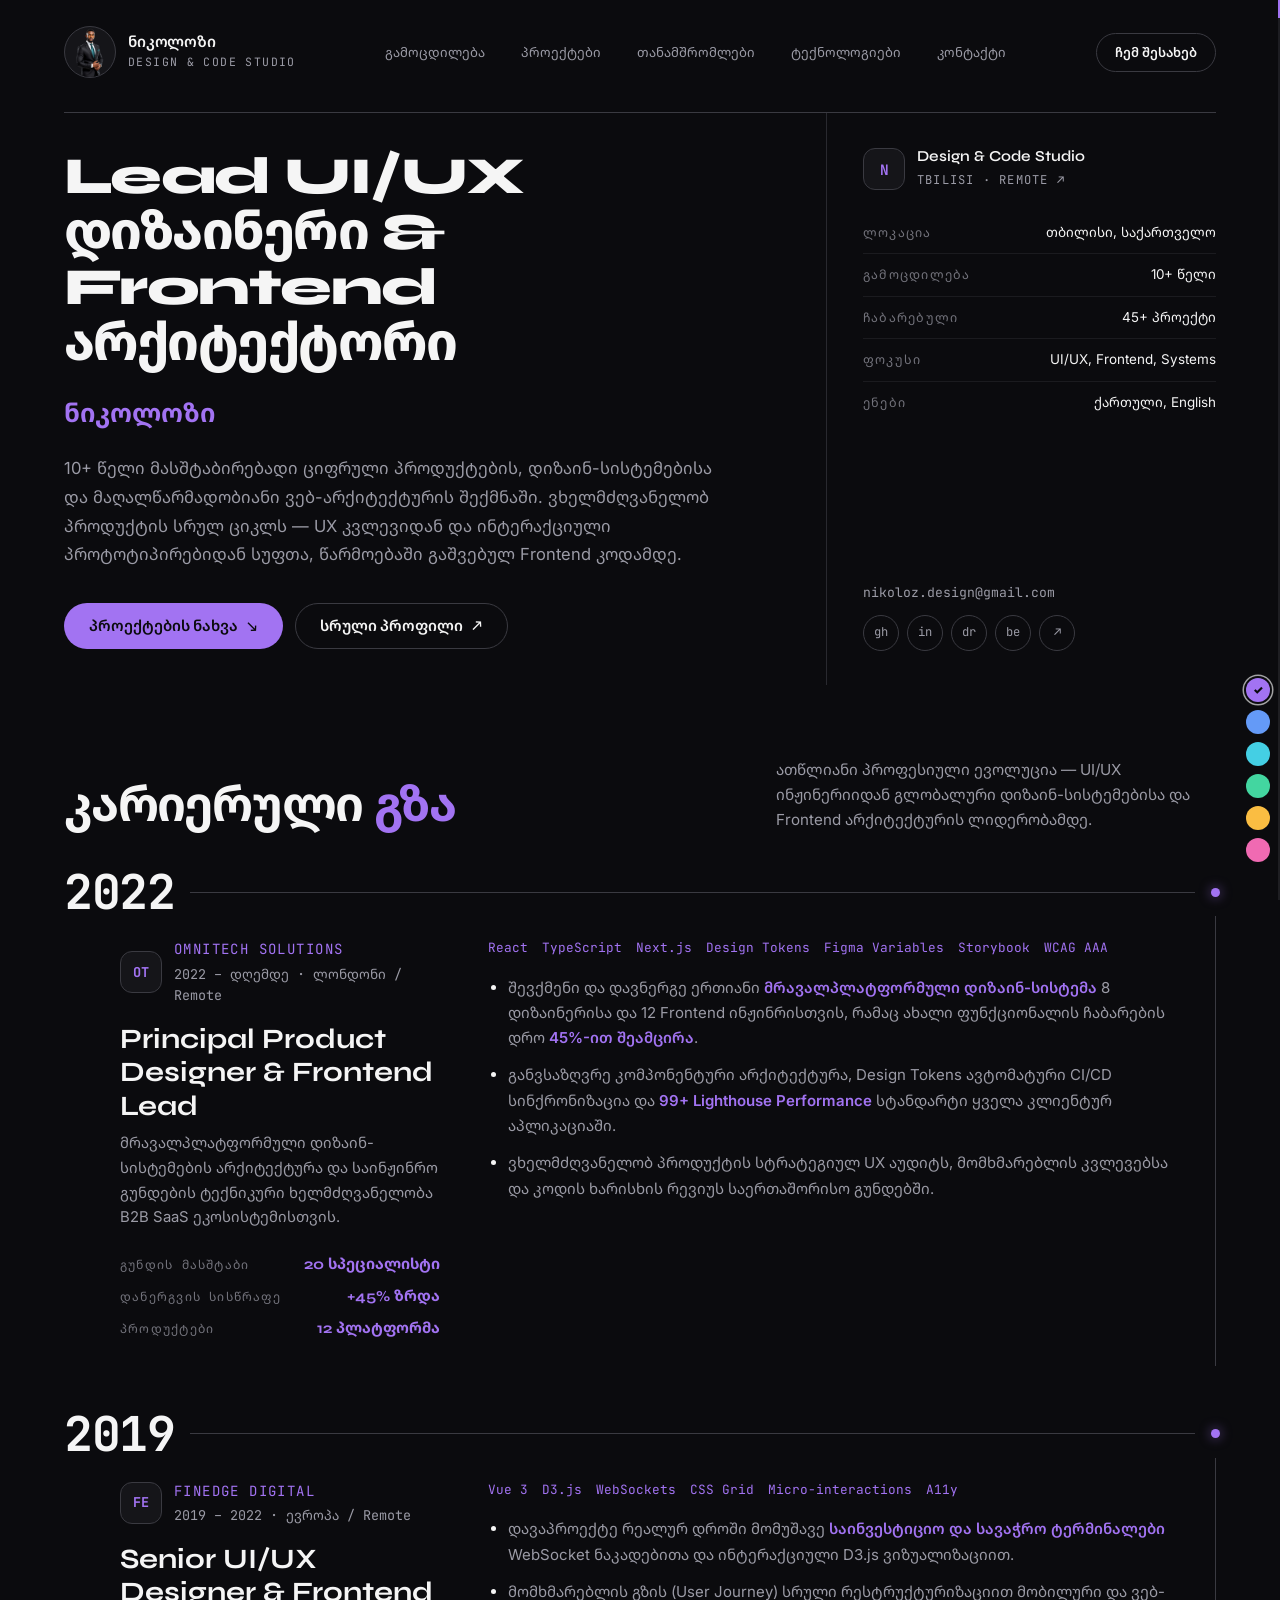
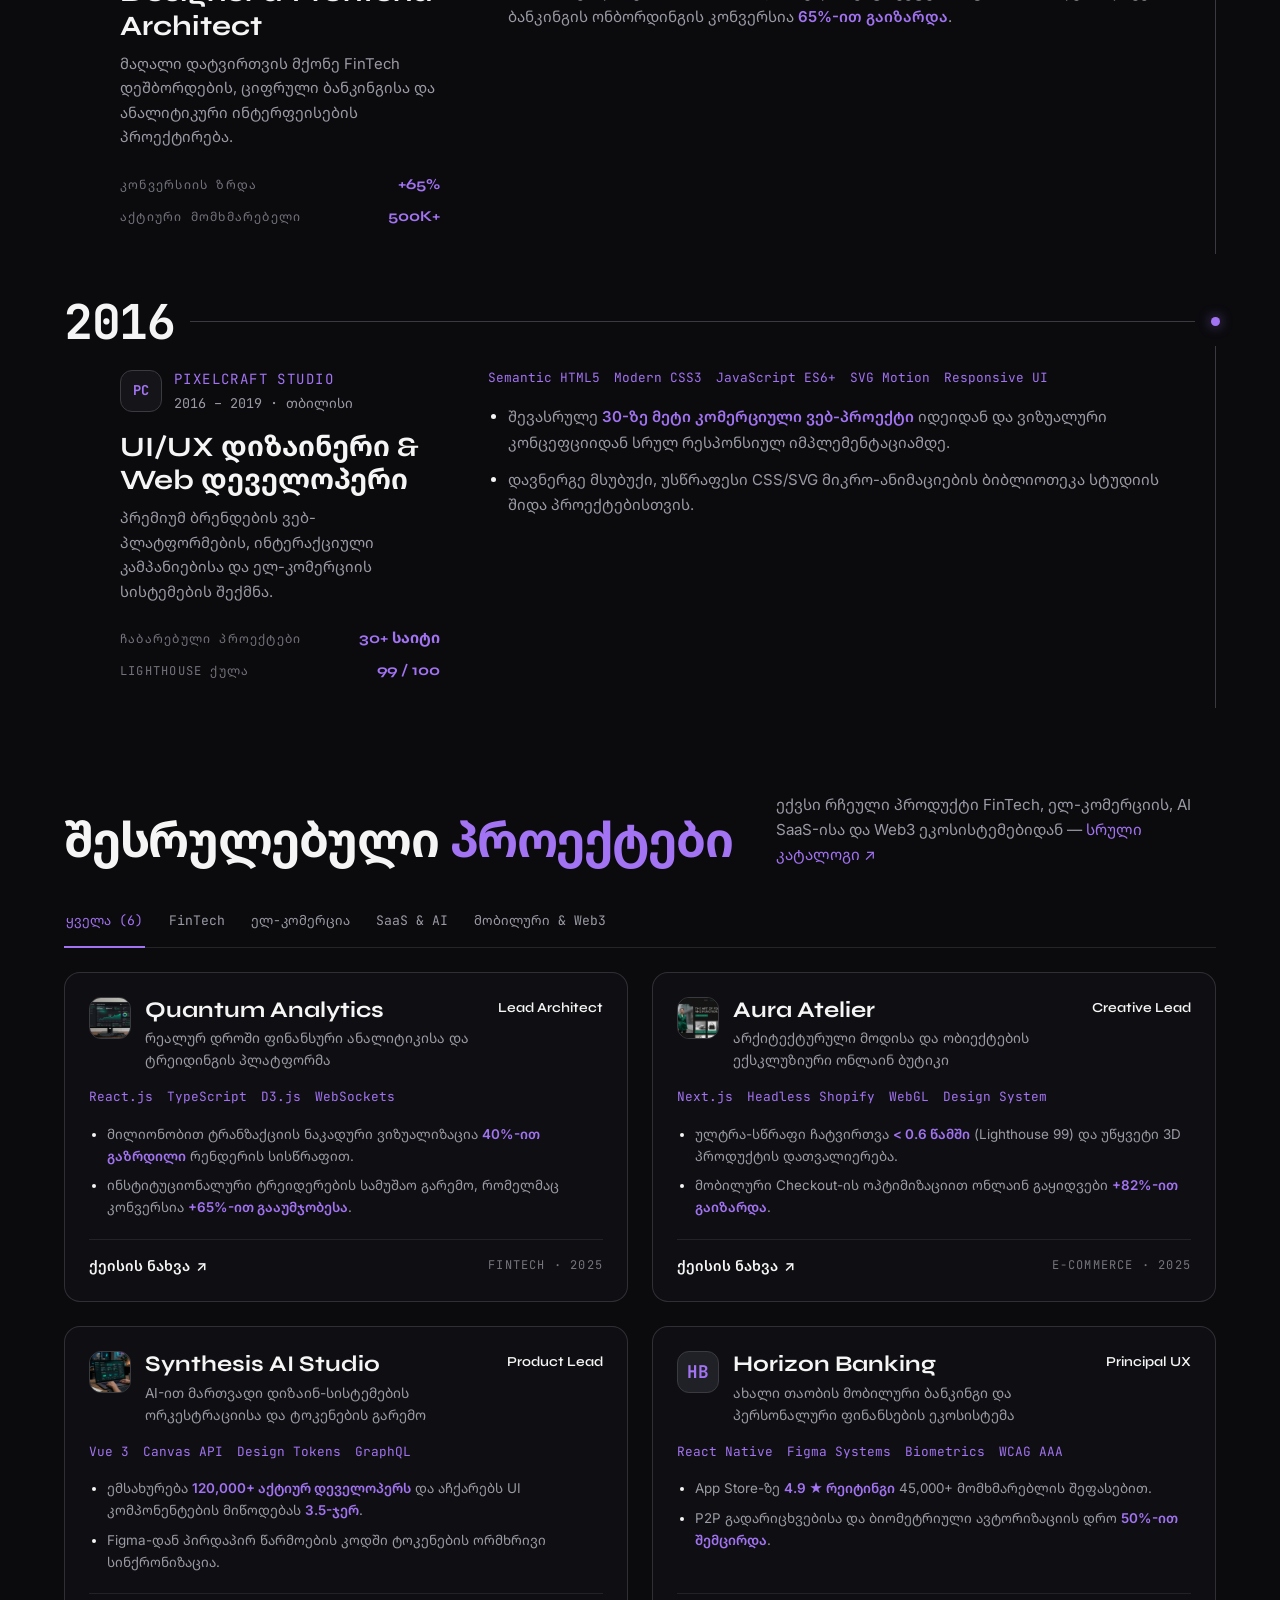
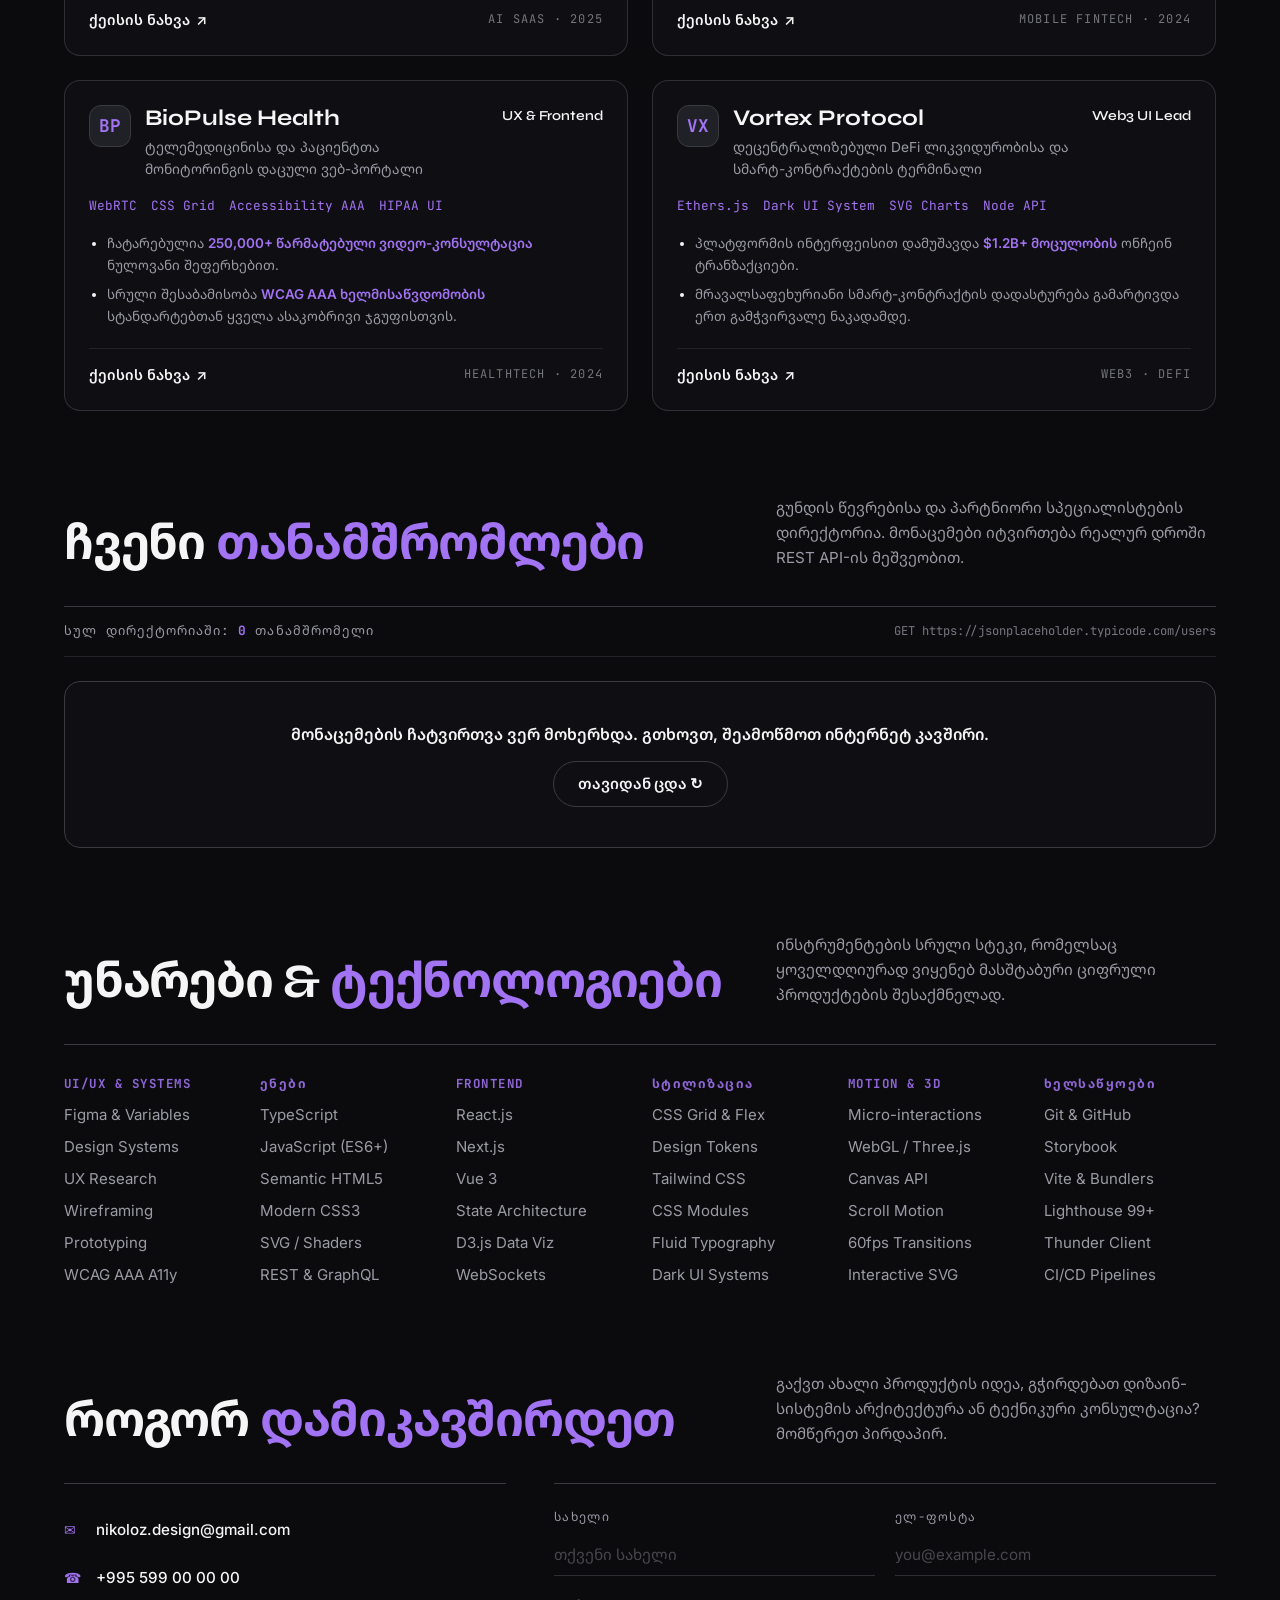
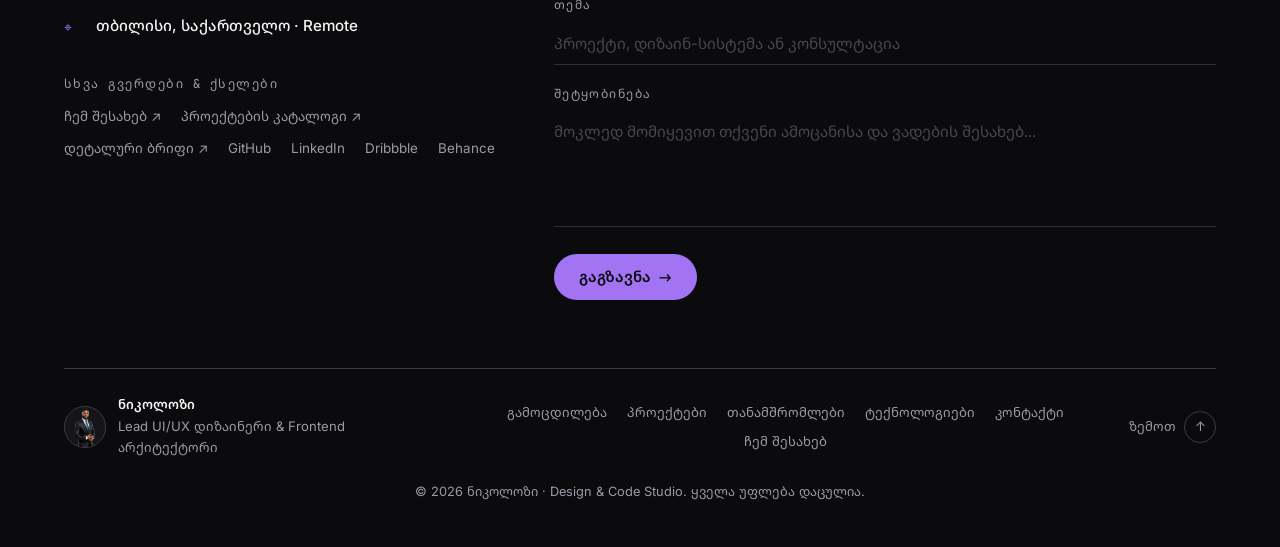
==== commit 737059d1: "Add files via upload" ====
--- a/index.html
+++ b/index.html
@@ -3,564 +3,106 @@
 <head>
   <meta charset="UTF-8">
   <meta name="viewport" content="width=device-width, initial-scale=1.0">
-  <title>დავით ბერიძე — Lead UI/UX დიზაინერი & Frontend არქიტექტორი</title>
-  <meta name="description" content="დავით ბერიძის პროფესიონალური პორტფოლიო. ექსკლუზიური ციფრული გამოცდილება, UI/UX დიზაინი, თანამედროვე Frontend არქიტექტურა და ინოვაციური ვებ-სისტემები.">
-  
-  <!-- Google Fonts: Noto Sans Georgian & Inter -->
+  <meta name="theme-color" content="#0b0b0e">
+  <title>ნიკოლოზი — Lead UI/UX დიზაინერი &amp; Frontend არქიტექტორი</title>
+  <meta name="description" content="ნიკოლოზის პროფესიონალური პორტფოლიო. Lead UI/UX დიზაინერი და Frontend არქიტექტორი — მასშტაბირებადი დიზაინ-სისტემები, თანამედროვე ვებ-არქიტექტურა და ციფრული პროდუქტები.">
+
+  <!-- Google Fonts: Syne, Inter, JetBrains Mono & Noto Sans Georgian -->
   <link rel="preconnect" href="https://fonts.googleapis.com">
   <link rel="preconnect" href="https://fonts.gstatic.com" crossorigin>
-  <link href="https://fonts.googleapis.com/css2?family=Inter:wght@300;400;500;600;700;800&family=Noto+Sans+Georgian:wght@300;400;500;600;700;800&display=swap" rel="stylesheet">
-  
-  <!-- External Master Stylesheet -->
+  <link href="https://fonts.googleapis.com/css2?family=Inter:wght@300;400;500;600;700&family=JetBrains+Mono:wght@400;500;600;700&family=Noto+Sans+Georgian:wght@300;400;500;600;700;800&family=Syne:wght@600;700;800&display=swap" rel="stylesheet">
+
+  <!-- Restore Dynamic HSL Accent Before First Paint -->
+  <script>
+    (function () {
+      try {
+        var saved = localStorage.getItem('portfolio-accent');
+        var allowed = ['262 83% 70%', '218 90% 68%', '188 75% 58%', '158 64% 55%', '40 95% 62%', '328 82% 68%'];
+        if (saved && allowed.indexOf(saved) !== -1) {
+          document.documentElement.style.setProperty('--primary', saved);
+          document.documentElement.style.setProperty('--ring', saved);
+        }
+      } catch (e) {}
+    })();
+  </script>
+
+  <!-- Master Architectural Stylesheet -->
   <link rel="stylesheet" href="assets/css/style.css">
-
-  <!-- Embedded Component Styles -->
-  <style>
-    /* Hero Section Specific Styles */
-    .hero-section {
-      position: relative;
-      padding: 70px 0 90px 0;
-      overflow: hidden;
-    }
-
-    .hero-grid {
-      display: grid;
-      grid-template-columns: 1.15fr 0.85fr;
-      align-items: center;
-      gap: 60px;
-    }
-
-    .hero-content {
-      position: relative;
-      z-index: 2;
-    }
-
-    .hero-greeting {
-      display: inline-flex;
-      align-items: center;
-      gap: 10px;
-      margin-bottom: 24px;
-    }
-
-    .hero-title {
-      font-size: 3.5rem;
-      font-weight: 800;
-      letter-spacing: -0.03em;
-      line-height: 1.15;
-      margin-bottom: 24px;
-    }
-
-    .hero-desc {
-      font-size: 1.18rem;
-      line-height: 1.7;
-      color: var(--text-secondary);
-      margin-bottom: 36px;
-      max-width: 580px;
-    }
-
-    .hero-actions {
-      display: flex;
-      align-items: center;
-      gap: 16px;
-      flex-wrap: wrap;
-    }
-
-    /* Hero Visual Card with Glowing Emerald Persona */
-    .hero-visual-wrapper {
-      position: relative;
-      display: flex;
-      justify-content: center;
-      align-items: center;
-    }
-
-    .hero-glow-backdrop {
-      position: absolute;
-      width: 105%;
-      height: 105%;
-      background: radial-gradient(circle, rgba(16, 185, 129, 0.22) 0%, rgba(13, 148, 136, 0.12) 40%, transparent 70%);
-      filter: blur(40px);
-      z-index: 1;
-      border-radius: 50%;
-    }
-
-    .hero-photo-card {
-      position: relative;
-      z-index: 2;
-      border-radius: 28px;
-      background: linear-gradient(145deg, rgba(20, 30, 42, 0.8) 0%, rgba(10, 15, 22, 0.95) 100%);
-      border: 1px solid rgba(16, 185, 129, 0.25);
-      box-shadow: 0 25px 60px -15px rgba(0, 0, 0, 0.75), 0 0 35px rgba(16, 185, 129, 0.18);
-      padding: 16px;
-      backdrop-filter: blur(16px);
-      max-width: 440px;
-      width: 100%;
-      transition: transform var(--transition-normal);
-    }
-
-    .hero-photo-card:hover {
-      transform: translateY(-6px);
-      border-color: rgba(16, 185, 129, 0.45);
-      box-shadow: 0 30px 70px -15px rgba(0, 0, 0, 0.8), 0 0 50px rgba(16, 185, 129, 0.3);
-    }
-
-    .hero-photo-inner {
-      border-radius: 20px;
-      overflow: hidden;
-      background: #090c10;
-      position: relative;
-      aspect-ratio: 1 / 1.15;
-    }
-
-    .hero-photo-img {
-      width: 100%;
-      height: 100%;
-      object-fit: cover;
-      object-position: top center;
-      transition: transform 0.6s cubic-bezier(0.16, 1, 0.3, 1);
-    }
-
-    .hero-photo-card:hover .hero-photo-img {
-      transform: scale(1.03);
-    }
-
-    /* Floating Badges on Hero Card */
-    .floating-badge {
-      position: absolute;
-      z-index: 3;
-      background: rgba(15, 23, 35, 0.85);
-      border: 1px solid rgba(16, 185, 129, 0.3);
-      backdrop-filter: blur(12px);
-      padding: 12px 18px;
-      border-radius: var(--radius-md);
-      box-shadow: 0 10px 25px rgba(0,0,0,0.5);
-      display: flex;
-      align-items: center;
-      gap: 12px;
-      animation: float-badge 4s infinite ease-in-out;
-    }
-
-    .badge-top-right {
-      top: 25px;
-      right: -25px;
-      animation-delay: 0s;
-    }
-
-    .badge-bottom-left {
-      bottom: 25px;
-      left: -25px;
-      animation-delay: 2s;
-    }
-
-    @keyframes float-badge {
-      0%, 100% { transform: translateY(0); }
-      50% { transform: translateY(-8px); }
-    }
-
-    .floating-badge-icon {
-      width: 36px;
-      height: 36px;
-      border-radius: 10px;
-      background: rgba(16, 185, 129, 0.15);
-      color: var(--emerald-light);
-      display: flex;
-      align-items: center;
-      justify-content: center;
-      font-size: 1.1rem;
-    }
-
-    .floating-badge-text strong {
-      display: block;
-      color: var(--text-primary);
-      font-size: 0.92rem;
-      line-height: 1.2;
-    }
-
-    .floating-badge-text span {
-      font-size: 0.78rem;
-      color: var(--text-secondary);
-    }
-
-    /* Featured Projects Grid on Index */
-    .featured-grid {
-      display: grid;
-      grid-template-columns: repeat(3, 1fr);
-      gap: 30px;
-    }
-
-    .project-card {
-      background: var(--bg-surface);
-      border: 1px solid var(--border-subtle);
-      border-radius: var(--radius-lg);
-      overflow: hidden;
-      display: flex;
-      flex-direction: column;
-      transition: all var(--transition-normal);
-    }
-
-    .project-card:hover {
-      transform: translateY(-8px);
-      border-color: var(--emerald-border);
-      box-shadow: 0 20px 40px -10px rgba(0, 0, 0, 0.6), 0 0 30px rgba(16, 185, 129, 0.15);
-    }
-
-    .project-thumb {
-      position: relative;
-      width: 100%;
-      height: 220px;
-      overflow: hidden;
-      background: #0d131a;
-    }
-
-    .project-thumb img {
-      width: 100%;
-      height: 100%;
-      object-fit: cover;
-      transition: transform 0.5s ease;
-    }
-
-    .project-card:hover .project-thumb img {
-      transform: scale(1.06);
-    }
-
-    .project-tag {
-      position: absolute;
-      top: 14px;
-      left: 14px;
-      background: rgba(10, 15, 20, 0.85);
-      border: 1px solid rgba(16, 185, 129, 0.35);
-      color: var(--emerald-light);
-      font-size: 0.75rem;
-      font-weight: 600;
-      padding: 4px 12px;
-      border-radius: var(--radius-full);
-      backdrop-filter: blur(8px);
-    }
-
-    .project-body {
-      padding: 24px;
-      display: flex;
-      flex-direction: column;
-      flex-grow: 1;
-    }
-
-    .project-title {
-      font-size: 1.25rem;
-      margin-bottom: 10px;
-      color: var(--text-primary);
-    }
-
-    .project-excerpt {
-      font-size: 0.92rem;
-      color: var(--text-secondary);
-      line-height: 1.6;
-      margin-bottom: 20px;
-      flex-grow: 1;
-    }
-
-    /* Philosophy / Value Pillars */
-    .philosophy-grid {
-      display: grid;
-      grid-template-columns: repeat(3, 1fr);
-      gap: 30px;
-    }
-
-    .philosophy-card {
-      background: var(--bg-surface);
-      border: 1px solid var(--border-subtle);
-      border-radius: var(--radius-lg);
-      padding: 36px 28px;
-      transition: all var(--transition-normal);
-      position: relative;
-    }
-
-    .philosophy-card:hover {
-      border-color: var(--emerald-border);
-      transform: translateY(-6px);
-      background: var(--bg-surface-elevated);
-    }
-
-    .philosophy-icon {
-      width: 56px;
-      height: 56px;
-      border-radius: 16px;
-      background: linear-gradient(135deg, rgba(16, 185, 129, 0.2), rgba(13, 148, 136, 0.1));
-      border: 1px solid rgba(16, 185, 129, 0.3);
-      display: flex;
-      align-items: center;
-      justify-content: center;
-      font-size: 1.5rem;
-      color: var(--emerald-light);
-      margin-bottom: 24px;
-    }
-
-    .philosophy-card h3 {
-      font-size: 1.25rem;
-      margin-bottom: 12px;
-    }
-
-    .philosophy-card p {
-      font-size: 0.94rem;
-      line-height: 1.65;
-    }
-
-    /* Executive Quote Aside */
-    .executive-aside {
-      background: linear-gradient(135deg, rgba(19, 27, 36, 0.9) 0%, rgba(13, 20, 28, 0.95) 100%);
-      border: 1px solid var(--emerald-border);
-      border-radius: var(--radius-lg);
-      padding: 48px;
-      position: relative;
-      margin: 80px 0;
-      box-shadow: 0 20px 40px -15px rgba(0, 0, 0, 0.6);
-    }
-
-    .quote-content {
-      max-width: 820px;
-      margin: 0 auto;
-      text-align: center;
-      position: relative;
-    }
-
-    .quote-mark {
-      font-size: 4rem;
-      line-height: 1;
-      color: var(--emerald-teal);
-      opacity: 0.4;
-      font-family: Georgia, serif;
-      margin-bottom: -15px;
-    }
-
-    .quote-text {
-      font-size: 1.35rem;
-      font-weight: 500;
-      color: var(--text-primary);
-      line-height: 1.7;
-      margin-bottom: 24px;
-      font-style: italic;
-    }
-
-    .quote-author {
-      display: flex;
-      align-items: center;
-      justify-content: center;
-      gap: 14px;
-    }
-
-    .quote-avatar {
-      width: 50px;
-      height: 50px;
-      border-radius: 50%;
-      border: 2px solid var(--emerald-light);
-      overflow: hidden;
-    }
-
-    .quote-avatar img {
-      width: 100%;
-      height: 100%;
-      object-fit: cover;
-    }
-
-    .quote-author-info {
-      text-align: left;
-    }
-
-    .quote-author-name {
-      font-weight: 700;
-      color: var(--text-primary);
-      font-size: 1rem;
-    }
-
-    .quote-author-role {
-      font-size: 0.82rem;
-      color: var(--emerald-light);
-    }
-
-    /* CTA Section */
-    .cta-banner {
-      background: radial-gradient(circle at center, rgba(16, 185, 129, 0.15) 0%, rgba(13, 20, 28, 0.8) 100%), var(--bg-surface);
-      border: 1px solid var(--emerald-border);
-      border-radius: var(--radius-lg);
-      padding: clamp(36px, 6vw, 64px) clamp(20px, 5vw, 40px);
-      text-align: center;
-      position: relative;
-      overflow: hidden;
-    }
-
-    .cta-banner h2 {
-      font-size: clamp(1.6rem, 3.8vw, 2.3rem);
-      margin-bottom: 16px;
-    }
-
-    @media (max-width: 1200px) {
-      .hero-grid {
-        gap: 40px;
-      }
-      .hero-title {
-        font-size: clamp(2.4rem, 4vw, 3.1rem);
-      }
-      .badge-top-right {
-        right: -10px;
-      }
-      .badge-bottom-left {
-        left: -10px;
-      }
-    }
-
-    @media (max-width: 1024px) {
-      .hero-section {
-        padding: 50px 0 70px 0;
-      }
-      .hero-grid {
-        grid-template-columns: 1fr;
-        gap: 48px;
-        text-align: center;
-      }
-      .hero-desc {
-        margin-left: auto;
-        margin-right: auto;
-      }
-      .hero-actions {
-        justify-content: center;
-      }
-      .featured-grid, .philosophy-grid {
-        grid-template-columns: repeat(2, 1fr);
-        gap: 24px;
-      }
-      .badge-top-right {
-        right: -8px;
-      }
-      .badge-bottom-left {
-        left: -8px;
-      }
-      .executive-aside {
-        padding: 36px 28px;
-        margin: 60px 0;
-      }
-    }
-
-    @media (max-width: 768px) {
-      .hero-section {
-        padding: 36px 0 56px 0;
-      }
-      .hero-title {
-        font-size: clamp(1.95rem, 6.5vw, 2.45rem);
-        overflow-wrap: break-word;
-      }
-      .hero-desc {
-        font-size: 1.02rem;
-        margin-bottom: 28px;
-      }
-      .featured-grid, .philosophy-grid {
-        grid-template-columns: 1fr;
-        gap: 20px;
-      }
-      .philosophy-card {
-        padding: 28px 22px;
-      }
-      .executive-aside {
-        padding: 28px 20px;
-        margin: 48px 0;
-      }
-      .quote-text {
-        font-size: 1.06rem;
-      }
-      .floating-badge {
-        padding: 8px 12px;
-        gap: 8px;
-      }
-      .floating-badge-icon {
-        width: 30px;
-        height: 30px;
-        font-size: 0.95rem;
-      }
-      .floating-badge-text strong {
-        font-size: 0.82rem;
-      }
-      .floating-badge-text span {
-        font-size: 0.7rem;
-      }
-      .badge-top-right {
-        top: 12px;
-        right: 8px;
-      }
-      .badge-bottom-left {
-        bottom: 12px;
-        left: 8px;
-      }
-      .hero-photo-card {
-        max-width: 340px;
-      }
-    }
-
-    @media (max-width: 576px) {
-      .hero-actions {
-        flex-direction: column;
-        width: 100%;
-      }
-      .hero-actions .btn {
-        width: 100%;
-      }
-      .cta-banner .btn {
-        width: 100%;
-      }
-      .floating-badge {
-        display: none;
-      }
-      .hero-photo-card {
-        max-width: 300px;
-        padding: 12px;
-      }
-      .quote-author {
-        flex-direction: column;
-        text-align: center;
-      }
-      .quote-author-info {
-        text-align: center;
-      }
-    }
-  </style>
 </head>
-<body>
+<body id="top">
+  <!-- Custom Dynamic Accent Cursor -->
+  <div class="custom-cursor-dot" aria-hidden="true"></div>
+  <div class="custom-cursor-ring" aria-hidden="true"></div>
+
+  <!-- Right-Edge 2px Vertical Scroll Progress Bar -->
+  <div class="scroll-progress-track" aria-hidden="true">
+    <div class="scroll-progress-bar"></div>
+  </div>
+
+  <!-- Bottom-Left Fixed Social Rail -->
+  <aside class="floating-social-rail" aria-label="სოციალური ქსელები">
+    <a href="https://github.com" target="_blank" rel="noopener noreferrer" aria-label="GitHub" title="GitHub">
+      <svg width="17" height="17" viewBox="0 0 24 24" fill="none" stroke="currentColor" stroke-width="1.8" stroke-linecap="round" stroke-linejoin="round" aria-hidden="true"><path d="M15 22v-4a4.8 4.8 0 0 0-1-3.5c3 0 6-2 6-5.5.08-1.25-.27-2.48-1-3.5.28-1.15.28-2.35 0-3.5 0 0-1 0-3 1.5-2.64-.5-5.36-.5-8 0C6 2 5 2 5 2c-.3 1.15-.3 2.35 0 3.5A5.403 5.403 0 0 0 4 9c0 3.5 3 5.5 6 5.5-.39.49-.68 1.05-.85 1.65-.17.6-.22 1.23-.15 1.85v4"/><path d="M9 18c-4.51 2-5-2-7-2"/></svg>
+    </a>
+    <a href="https://linkedin.com" target="_blank" rel="noopener noreferrer" aria-label="LinkedIn" title="LinkedIn">
+      <svg width="17" height="17" viewBox="0 0 24 24" fill="none" stroke="currentColor" stroke-width="1.8" stroke-linecap="round" stroke-linejoin="round" aria-hidden="true"><path d="M16 8a6 6 0 0 1 6 6v7h-4v-7a2 2 0 0 0-2-2 2 2 0 0 0-2 2v7h-4v-7a6 6 0 0 1 6-6z"/><rect width="4" height="12" x="2" y="9"/><circle cx="4" cy="4" r="2"/></svg>
+    </a>
+    <a href="https://dribbble.com" target="_blank" rel="noopener noreferrer" aria-label="Dribbble" title="Dribbble">
+      <svg width="17" height="17" viewBox="0 0 24 24" fill="none" stroke="currentColor" stroke-width="1.8" stroke-linecap="round" stroke-linejoin="round" aria-hidden="true"><circle cx="12" cy="12" r="10"/><path d="M19.13 5.09C15.22 9.14 10 10.44 2.25 10.94"/><path d="M21.75 12.84c-6.62-1.41-12.14 1-16.38 6.32"/><path d="M8.56 2.75c4.37 6 6 9.42 8 17.72"/></svg>
+    </a>
+    <a href="https://behance.net" target="_blank" rel="noopener noreferrer" aria-label="Behance" title="Behance">
+      <svg width="17" height="17" viewBox="0 0 24 24" fill="none" stroke="currentColor" stroke-width="1.8" stroke-linecap="round" stroke-linejoin="round" aria-hidden="true"><path d="M3 6h6a3 3 0 0 1 0 6 3.5 3.5 0 0 1 0 7H3V6z"/><path d="M3 12h6"/><path d="M14 15h7a3.5 3.5 0 1 0-3.5 3.5c1.3 0 2.4-.6 3-1.5"/><path d="M15 9h5"/></svg>
+    </a>
+    <a href="https://instagram.com" target="_blank" rel="noopener noreferrer" aria-label="Instagram" title="Instagram">
+      <svg width="17" height="17" viewBox="0 0 24 24" fill="none" stroke="currentColor" stroke-width="1.8" stroke-linecap="round" stroke-linejoin="round" aria-hidden="true"><rect width="20" height="20" x="2" y="2" rx="5" ry="5"/><path d="M16 11.37A4 4 0 1 1 12.63 8 4 4 0 0 1 16 11.37z"/><line x1="17.5" x2="17.51" y1="6.5" y2="6.5"/></svg>
+    </a>
+  </aside>
+
+  <!-- Bottom-Right Fixed 6-Color Dynamic Accent Picker -->
+  <aside class="accent-switcher" aria-label="აქცენტის ფერის არჩევა">
+    <button type="button" class="accent-dot-btn" data-accent-hsl="262 83% 70%" style="background-color: hsl(262, 83%, 70%);" aria-label="იისფერი აქცენტი" aria-pressed="true" title="Violet">✓</button>
+    <button type="button" class="accent-dot-btn" data-accent-hsl="218 90% 68%" style="background-color: hsl(218, 90%, 68%);" aria-label="ლურჯი აქცენტი" aria-pressed="false" title="Blue"></button>
+    <button type="button" class="accent-dot-btn" data-accent-hsl="188 75% 58%" style="background-color: hsl(188, 75%, 58%);" aria-label="ცისფერი აქცენტი" aria-pressed="false" title="Cyan"></button>
+    <button type="button" class="accent-dot-btn" data-accent-hsl="158 64% 55%" style="background-color: hsl(158, 64%, 55%);" aria-label="ზურმუხტისფერი აქცენტი" aria-pressed="false" title="Emerald"></button>
+    <button type="button" class="accent-dot-btn" data-accent-hsl="40 95% 62%" style="background-color: hsl(40, 95%, 62%);" aria-label="ქარვისფერი აქცენტი" aria-pressed="false" title="Amber"></button>
+    <button type="button" class="accent-dot-btn" data-accent-hsl="328 82% 68%" style="background-color: hsl(328, 82%, 68%);" aria-label="მაჯენტა აქცენტი" aria-pressed="false" title="Magenta"></button>
+  </aside>
 
   <!-- ==========================================================================
-       HEADER & NAVIGATION (<header>, <nav>)
+       FIXED ARCHITECTURAL HEADER & MOBILE BURGER MENU (<= 768px)
        ========================================================================== -->
   <header class="site-header">
+    <div class="site-header-bg" aria-hidden="true"></div>
     <div class="container header-container">
-      <a href="index.html" class="site-logo" aria-label="დავით ბერიძე — მთავარი">
-        <div class="logo-symbol">DB</div>
+      <a href="#home" class="site-logo" aria-label="ნიკოლოზი — მთავარი">
+        <div class="logo-avatar">
+          <img src="assets/images/profile.png" alt="ნიკოლოზი">
+        </div>
         <div class="logo-text">
-          <span class="logo-name">დავით ბერიძე</span>
-          <span class="logo-sub">Design & Code</span>
+          <span class="logo-name">ნიკოლოზი</span>
+          <span class="logo-sub">Design &amp; Code Studio</span>
         </div>
       </a>
 
-      <!-- Main Navigation Menu (Desktop Bar + Tablet/Phone Slide Drawer) -->
+      <!-- Navigation (Desktop Pill Bar + Centered Full-Screen Burger Overlay <= 768px) -->
       <nav class="main-nav" id="main-navigation" aria-label="მთავარი ნავიგაცია">
-        <div class="nav-drawer-header">
-          <span class="nav-drawer-label">მენიუ</span>
-          <span class="nav-drawer-status"><span class="badge-dot"></span> Online</span>
-        </div>
-
         <ul class="nav-list">
-          <li><a href="index.html" class="nav-link active" aria-current="page">მთავარი</a></li>
-          <li><a href="about.html" class="nav-link">ჩემ შესახებ</a></li>
-          <li><a href="projects.html" class="nav-link">პროექტები</a></li>
-          <li><a href="contact.html" class="nav-link">კონტაქტი</a></li>
+          <li><a href="#experience" class="nav-link">გამოცდილება</a></li>
+          <li><a href="#work" class="nav-link">პროექტები</a></li>
+          <li><a href="#employees" class="nav-link">თანამშრომლები</a></li>
+          <li><a href="#skills" class="nav-link">ტექნოლოგიები</a></li>
+          <li><a href="#contact" class="nav-link">კონტაქტი</a></li>
         </ul>
 
         <div class="nav-drawer-footer">
-          <a href="contact.html" class="btn btn-primary">დამიკავშირდით →</a>
-          <div class="nav-drawer-contact">
-            <span>თბილისი, საქართველო / Remote</span>
-            <a href="mailto:david.beridze.design@gmail.com">david.beridze.design@gmail.com</a>
-          </div>
+          <a href="about.html" class="pill-btn pill-btn-outline">ჩემ შესახებ ↗</a>
+          <a href="#contact" class="pill-btn pill-btn-primary">დამიკავშირდით →</a>
         </div>
       </nav>
 
       <div class="header-actions">
-        <a href="contact.html" class="btn btn-primary">დამიკავშირდით</a>
-        <button class="mobile-nav-toggle" type="button" aria-label="მენიუს გახსნა" aria-expanded="false" aria-controls="main-navigation">
+        <a href="about.html" class="header-cv-btn">ჩემ შესახებ</a>
+        <button type="button" id="burger-btn" class="mobile-nav-toggle" aria-label="მენიუს გახსნა/დახურვა" aria-expanded="false" aria-controls="main-navigation">
           <span class="hamburger-box" aria-hidden="true">
             <span class="hamburger-line"></span>
             <span class="hamburger-line"></span>
@@ -570,315 +112,882 @@
       </div>
     </div>
   </header>
-  <div class="nav-backdrop" aria-hidden="true"></div>
 
   <!-- ==========================================================================
-       MAIN CONTENT (<main>)
+       MAIN SINGLE-PAGE ARCHITECTURAL PORTFOLIO
        ========================================================================== -->
   <main>
-    <!-- HERO SECTION (<section>) -->
-    <section class="hero-section">
+
+    <!-- 1. HERO SECTION (#home) -->
+    <section id="home" class="hero-arch">
       <div class="container">
-        <div class="hero-grid">
-          
-          <!-- Hero Text Column -->
-          <div class="hero-content">
-            <div class="hero-greeting">
-              <span class="badge">
-                <span class="badge-dot"></span>
-                ღია ვარ ახალი თანამშრომლობისთვის
-              </span>
-            </div>
-
-            <h1 class="hero-title">
-              შევქმნათ <span class="text-gradient">ინოვაციური</span> ციფრული პროდუქტები
-            </h1>
-
-            <p class="hero-desc">
-              გამარჯობა, მე ვარ <strong>დავით ბერიძე</strong> — გამოცდილი Lead UI/UX დიზაინერი და Frontend არქიტექტორი. 
-              ვქმნი უმაღლესი დონის, ვიზუალურად შთამბეჭდავ და ტექნიკურად გამართულ ვებ-სისტემებს, რომლებიც ზრდიან ბიზნესის ღირებულებას.
-            </p>
-
-            <div class="hero-actions">
-              <a href="projects.html" class="btn btn-primary">
-                <span>პროექტების ნახვა</span>
-                <span>→</span>
+        <div class="hero-arch-frame">
+          <div class="hero-arch-grid">
+
+            <!-- Left Primary Column -->
+            <div class="hero-arch-main">
+              <h1 class="hero-arch-title">
+                Lead UI/UX დიზაინერი &amp; Frontend არქიტექტორი
+              </h1>
+              <p class="hero-arch-name">ნიკოლოზი</p>
+              <p class="hero-arch-bio">
+                10+ წელი მასშტაბირებადი ციფრული პროდუქტების, დიზაინ-სისტემებისა და მაღალწარმადობიანი ვებ-არქიტექტურის შექმნაში. ვხელმძღვანელობ პროდუქტის სრულ ციკლს — UX კვლევიდან და ინტერაქციული პროტოტიპირებიდან სუფთა, წარმოებაში გაშვებულ Frontend კოდამდე.
+              </p>
+
+              <div class="hero-arch-actions">
+                <a href="#work" class="pill-btn pill-btn-primary">
+                  <span>პროექტების ნახვა</span>
+                  <span aria-hidden="true">↘</span>
+                </a>
+                <a href="about.html" class="pill-btn pill-btn-outline">
+                  <span>სრული პროფილი</span>
+                  <span aria-hidden="true">↗</span>
+                </a>
+              </div>
+            </div>
+
+            <!-- Right Architectural Metadata Aside -->
+            <aside class="hero-arch-aside" aria-label="პროფილის მოკლე მონაცემები">
+              <a href="#contact" class="studio-badge-link">
+                <div class="studio-badge-icon" aria-hidden="true">N</div>
+                <div>
+                  <span class="studio-badge-title">Design &amp; Code Studio</span>
+                  <span class="studio-badge-url">TBILISI · REMOTE ↗</span>
+                </div>
               </a>
-              <a href="about.html" class="btn btn-outline">
-                <span>გაიგეთ მეტი ჩემ შესახებ</span>
+
+              <dl class="meta-dl">
+                <div class="meta-row">
+                  <dt>ლოკაცია</dt>
+                  <dd>თბილისი, საქართველო</dd>
+                </div>
+                <div class="meta-row">
+                  <dt>გამოცდილება</dt>
+                  <dd>10+ წელი</dd>
+                </div>
+                <div class="meta-row">
+                  <dt>ჩაბარებული</dt>
+                  <dd>45+ პროექტი</dd>
+                </div>
+                <div class="meta-row">
+                  <dt>ფოკუსი</dt>
+                  <dd>UI/UX, Frontend, Systems</dd>
+                </div>
+                <div class="meta-row">
+                  <dt>ენები</dt>
+                  <dd>ქართული, English</dd>
+                </div>
+              </dl>
+
+              <div class="hero-aside-footer">
+                <a href="mailto:nikoloz.design@gmail.com" class="hero-email-link">nikoloz.design@gmail.com</a>
+                <div class="social-circle-row">
+                  <a href="https://github.com" target="_blank" rel="noopener noreferrer" class="social-circle-btn" aria-label="GitHub" title="GitHub">gh</a>
+                  <a href="https://linkedin.com" target="_blank" rel="noopener noreferrer" class="social-circle-btn" aria-label="LinkedIn" title="LinkedIn">in</a>
+                  <a href="https://dribbble.com" target="_blank" rel="noopener noreferrer" class="social-circle-btn" aria-label="Dribbble" title="Dribbble">dr</a>
+                  <a href="https://behance.net" target="_blank" rel="noopener noreferrer" class="social-circle-btn" aria-label="Behance" title="Behance">be</a>
+                  <a href="projects.html" class="social-circle-btn" aria-label="კატალოგი" title="პროექტების კატალოგი">↗</a>
+                </div>
+              </div>
+            </aside>
+
+          </div>
+        </div>
+      </div>
+    </section>
+
+    <!-- 2. CAREER / EXPERIENCE SECTION (#experience) -->
+    <section id="experience" class="section-block">
+      <div class="container">
+        <div class="section-heading-row">
+          <h2 class="section-heading">კარიერული <span class="text-primary">გზა</span></h2>
+          <p class="section-desc">
+            ათწლიანი პროფესიული ევოლუცია — UI/UX ინჟინერიიდან გლობალური დიზაინ-სისტემებისა და Frontend არქიტექტურის ლიდერობამდე.
+          </p>
+        </div>
+
+        <div class="career-list">
+
+          <!-- Career Item 1: 2022 -->
+          <article class="career-item">
+            <div class="career-item-top">
+              <span class="career-year">2022</span>
+              <span class="career-line" aria-hidden="true"></span>
+              <span class="career-dot" aria-hidden="true"></span>
+            </div>
+            <div class="career-body-frame">
+              <div class="career-grid">
+                <div class="career-left">
+                  <div class="career-company-head">
+                    <div class="career-company-icon" aria-hidden="true">OT</div>
+                    <div>
+                      <div class="career-company-name">OmniTech Solutions</div>
+                      <div class="career-period">2022 – დღემდე · ლონდონი / Remote</div>
+                    </div>
+                  </div>
+                  <h3 class="career-role">Principal Product Designer &amp; Frontend Lead</h3>
+                  <p class="career-summary">
+                    მრავალპლატფორმული დიზაინ-სისტემების არქიტექტურა და საინჟინრო გუნდების ტექნიკური ხელმძღვანელობა B2B SaaS ეკოსისტემისთვის.
+                  </p>
+                  <dl class="career-metrics">
+                    <div class="career-metric-row">
+                      <dt>გუნდის მასშტაბი</dt>
+                      <dd>20 სპეციალისტი</dd>
+                    </div>
+                    <div class="career-metric-row">
+                      <dt>დანერგვის სისწრაფე</dt>
+                      <dd>+45% ზრდა</dd>
+                    </div>
+                    <div class="career-metric-row">
+                      <dt>პროდუქტები</dt>
+                      <dd>12 პლატფორმა</dd>
+                    </div>
+                  </dl>
+                </div>
+
+                <div class="career-right">
+                  <div class="mono-tags">
+                    <span class="mono-tag">React</span>
+                    <span class="mono-tag">TypeScript</span>
+                    <span class="mono-tag">Next.js</span>
+                    <span class="mono-tag">Design Tokens</span>
+                    <span class="mono-tag">Figma Variables</span>
+                    <span class="mono-tag">Storybook</span>
+                    <span class="mono-tag">WCAG AAA</span>
+                  </div>
+                  <ul class="career-bullets">
+                    <li>შევქმენი და დავნერგე ერთიანი <strong>მრავალპლატფორმული დიზაინ-სისტემა</strong> 8 დიზაინერისა და 12 Frontend ინჟინრისთვის, რამაც ახალი ფუნქციონალის ჩაბარების დრო <strong>45%-ით შეამცირა</strong>.</li>
+                    <li>განვსაზღვრე კომპონენტური არქიტექტურა, Design Tokens ავტომატური CI/CD სინქრონიზაცია და <strong>99+ Lighthouse Performance</strong> სტანდარტი ყველა კლიენტურ აპლიკაციაში.</li>
+                    <li>ვხელმძღვანელობ პროდუქტის სტრატეგიულ UX აუდიტს, მომხმარებლის კვლევებსა და კოდის ხარისხის რევიუს საერთაშორისო გუნდებში.</li>
+                  </ul>
+                </div>
+              </div>
+            </div>
+          </article>
+
+          <!-- Career Item 2: 2019 -->
+          <article class="career-item">
+            <div class="career-item-top">
+              <span class="career-year">2019</span>
+              <span class="career-line" aria-hidden="true"></span>
+              <span class="career-dot" aria-hidden="true"></span>
+            </div>
+            <div class="career-body-frame">
+              <div class="career-grid">
+                <div class="career-left">
+                  <div class="career-company-head">
+                    <div class="career-company-icon" aria-hidden="true">FE</div>
+                    <div>
+                      <div class="career-company-name">FinEdge Digital</div>
+                      <div class="career-period">2019 – 2022 · ევროპა / Remote</div>
+                    </div>
+                  </div>
+                  <h3 class="career-role">Senior UI/UX Designer &amp; Frontend Architect</h3>
+                  <p class="career-summary">
+                    მაღალი დატვირთვის მქონე FinTech დეშბორდების, ციფრული ბანკინგისა და ანალიტიკური ინტერფეისების პროექტირება.
+                  </p>
+                  <dl class="career-metrics">
+                    <div class="career-metric-row">
+                      <dt>კონვერსიის ზრდა</dt>
+                      <dd>+65%</dd>
+                    </div>
+                    <div class="career-metric-row">
+                      <dt>აქტიური მომხმარებელი</dt>
+                      <dd>500K+</dd>
+                    </div>
+                  </dl>
+                </div>
+
+                <div class="career-right">
+                  <div class="mono-tags">
+                    <span class="mono-tag">Vue 3</span>
+                    <span class="mono-tag">D3.js</span>
+                    <span class="mono-tag">WebSockets</span>
+                    <span class="mono-tag">CSS Grid</span>
+                    <span class="mono-tag">Micro-interactions</span>
+                    <span class="mono-tag">A11y</span>
+                  </div>
+                  <ul class="career-bullets">
+                    <li>დავაპროექტე რეალურ დროში მომუშავე <strong>საინვესტიციო და სავაჭრო ტერმინალები</strong> WebSocket ნაკადებითა და ინტერაქციული D3.js ვიზუალიზაციით.</li>
+                    <li>მომხმარებლის გზის (User Journey) სრული რესტრუქტურიზაციით მობილური და ვებ-ბანკინგის ონბორდინგის კონვერსია <strong>65%-ით გაიზარდა</strong>.</li>
+                  </ul>
+                </div>
+              </div>
+            </div>
+          </article>
+
+          <!-- Career Item 3: 2016 -->
+          <article class="career-item">
+            <div class="career-item-top">
+              <span class="career-year">2016</span>
+              <span class="career-line" aria-hidden="true"></span>
+              <span class="career-dot" aria-hidden="true"></span>
+            </div>
+            <div class="career-body-frame">
+              <div class="career-grid">
+                <div class="career-left">
+                  <div class="career-company-head">
+                    <div class="career-company-icon" aria-hidden="true">PC</div>
+                    <div>
+                      <div class="career-company-name">PixelCraft Studio</div>
+                      <div class="career-period">2016 – 2019 · თბილისი</div>
+                    </div>
+                  </div>
+                  <h3 class="career-role">UI/UX დიზაინერი &amp; Web დეველოპერი</h3>
+                  <p class="career-summary">
+                    პრემიუმ ბრენდების ვებ-პლატფორმების, ინტერაქციული კამპანიებისა და ელ-კომერციის სისტემების შექმნა.
+                  </p>
+                  <dl class="career-metrics">
+                    <div class="career-metric-row">
+                      <dt>ჩაბარებული პროექტები</dt>
+                      <dd>30+ საიტი</dd>
+                    </div>
+                    <div class="career-metric-row">
+                      <dt>Lighthouse ქულა</dt>
+                      <dd>99 / 100</dd>
+                    </div>
+                  </dl>
+                </div>
+
+                <div class="career-right">
+                  <div class="mono-tags">
+                    <span class="mono-tag">Semantic HTML5</span>
+                    <span class="mono-tag">Modern CSS3</span>
+                    <span class="mono-tag">JavaScript ES6+</span>
+                    <span class="mono-tag">SVG Motion</span>
+                    <span class="mono-tag">Responsive UI</span>
+                  </div>
+                  <ul class="career-bullets">
+                    <li>შევასრულე <strong>30-ზე მეტი კომერციული ვებ-პროექტი</strong> იდეიდან და ვიზუალური კონცეფციიდან სრულ რესპონსიულ იმპლემენტაციამდე.</li>
+                    <li>დავნერგე მსუბუქი, უსწრაფესი CSS/SVG მიკრო-ანიმაციების ბიბლიოთეკა სტუდიის შიდა პროექტებისთვის.</li>
+                  </ul>
+                </div>
+              </div>
+            </div>
+          </article>
+
+        </div>
+      </div>
+    </section>
+
+    <!-- 3. SHIPPED PROJECTS SECTION (#work) -->
+    <section id="work" class="section-block">
+      <div class="container">
+        <div class="section-heading-row">
+          <h2 class="section-heading">შესრულებული <span class="text-primary">პროექტები</span></h2>
+          <p class="section-desc">
+            ექვსი რჩეული პროდუქტი FinTech, ელ-კომერციის, AI SaaS-ისა და Web3 ეკოსისტემებიდან — <a href="projects.html" class="text-primary">სრული კატალოგი ↗</a>
+          </p>
+        </div>
+
+        <!-- Architectural Bottom-Underline Filter Tabs -->
+        <div class="arch-filter-bar" role="tablist" aria-label="პროექტების კატეგორიები">
+          <button type="button" class="arch-filter-btn is-active" data-filter="all" role="tab" aria-selected="true">ყველა (6)</button>
+          <button type="button" class="arch-filter-btn" data-filter="fintech" role="tab" aria-selected="false">FinTech</button>
+          <button type="button" class="arch-filter-btn" data-filter="ecommerce" role="tab" aria-selected="false">ელ-კომერცია</button>
+          <button type="button" class="arch-filter-btn" data-filter="saas" role="tab" aria-selected="false">SaaS &amp; AI</button>
+          <button type="button" class="arch-filter-btn" data-filter="web3" role="tab" aria-selected="false">მობილური &amp; Web3</button>
+        </div>
+
+        <!-- 2-Column Architectural Project Cards -->
+        <div class="arch-projects-grid">
+
+          <!-- Project 1: Quantum Analytics -->
+          <article class="arch-project-card" data-group="fintech">
+            <div class="arch-project-top">
+              <div class="arch-project-icon">
+                <img src="assets/images/project1.jpg" alt="Quantum Analytics" loading="lazy">
+              </div>
+              <div class="arch-project-meta">
+                <h3 class="arch-project-title">Quantum Analytics</h3>
+                <p class="arch-project-sub">რეალურ დროში ფინანსური ანალიტიკისა და ტრეიდინგის პლატფორმა</p>
+              </div>
+              <span class="arch-project-role">Lead Architect</span>
+            </div>
+            <div class="mono-tags">
+              <span class="mono-tag">React.js</span>
+              <span class="mono-tag">TypeScript</span>
+              <span class="mono-tag">D3.js</span>
+              <span class="mono-tag">WebSockets</span>
+            </div>
+            <ul class="arch-project-bullets">
+              <li>მილიონობით ტრანზაქციის ნაკადური ვიზუალიზაცია <strong>40%-ით გაზრდილი</strong> რენდერის სისწრაფით.</li>
+              <li>ინსტიტუციონალური ტრეიდერების სამუშაო გარემო, რომელმაც კონვერსია <strong>+65%-ით გააუმჯობესა</strong>.</li>
+            </ul>
+            <div class="arch-project-footer">
+              <a href="#modal-fintech" class="arch-project-link">ქეისის ნახვა <span aria-hidden="true">↗</span></a>
+              <span class="arch-project-kind">FinTech · 2025</span>
+            </div>
+          </article>
+
+          <!-- Project 2: Aura Atelier -->
+          <article class="arch-project-card" data-group="ecommerce">
+            <div class="arch-project-top">
+              <div class="arch-project-icon">
+                <img src="assets/images/project2.jpg" alt="Aura Atelier" loading="lazy">
+              </div>
+              <div class="arch-project-meta">
+                <h3 class="arch-project-title">Aura Atelier</h3>
+                <p class="arch-project-sub">არქიტექტურული მოდისა და ობიექტების ექსკლუზიური ონლაინ ბუტიკი</p>
+              </div>
+              <span class="arch-project-role">Creative Lead</span>
+            </div>
+            <div class="mono-tags">
+              <span class="mono-tag">Next.js</span>
+              <span class="mono-tag">Headless Shopify</span>
+              <span class="mono-tag">WebGL</span>
+              <span class="mono-tag">Design System</span>
+            </div>
+            <ul class="arch-project-bullets">
+              <li>ულტრა-სწრაფი ჩატვირთვა <strong>&lt; 0.6 წამში</strong> (Lighthouse 99) და უწყვეტი 3D პროდუქტის დათვალიერება.</li>
+              <li>მობილური Checkout-ის ოპტიმიზაციით ონლაინ გაყიდვები <strong>+82%-ით გაიზარდა</strong>.</li>
+            </ul>
+            <div class="arch-project-footer">
+              <a href="#modal-ecommerce" class="arch-project-link">ქეისის ნახვა <span aria-hidden="true">↗</span></a>
+              <span class="arch-project-kind">E-Commerce · 2025</span>
+            </div>
+          </article>
+
+          <!-- Project 3: Synthesis AI -->
+          <article class="arch-project-card" data-group="saas">
+            <div class="arch-project-top">
+              <div class="arch-project-icon">
+                <img src="assets/images/project3.jpg" alt="Synthesis AI" loading="lazy">
+              </div>
+              <div class="arch-project-meta">
+                <h3 class="arch-project-title">Synthesis AI Studio</h3>
+                <p class="arch-project-sub">AI-ით მართვადი დიზაინ-სისტემების ორკესტრაციისა და ტოკენების გარემო</p>
+              </div>
+              <span class="arch-project-role">Product Lead</span>
+            </div>
+            <div class="mono-tags">
+              <span class="mono-tag">Vue 3</span>
+              <span class="mono-tag">Canvas API</span>
+              <span class="mono-tag">Design Tokens</span>
+              <span class="mono-tag">GraphQL</span>
+            </div>
+            <ul class="arch-project-bullets">
+              <li>ემსახურება <strong>120,000+ აქტიურ დეველოპერს</strong> და აჩქარებს UI კომპონენტების მიწოდებას <strong>3.5-ჯერ</strong>.</li>
+              <li>Figma-დან პირდაპირ წარმოების კოდში ტოკენების ორმხრივი სინქრონიზაცია.</li>
+            </ul>
+            <div class="arch-project-footer">
+              <a href="#modal-saas" class="arch-project-link">ქეისის ნახვა <span aria-hidden="true">↗</span></a>
+              <span class="arch-project-kind">AI SaaS · 2025</span>
+            </div>
+          </article>
+
+          <!-- Project 4: Horizon Mobile Banking -->
+          <article class="arch-project-card" data-group="fintech web3">
+            <div class="arch-project-top">
+              <div class="arch-project-icon" aria-hidden="true">HB</div>
+              <div class="arch-project-meta">
+                <h3 class="arch-project-title">Horizon Banking</h3>
+                <p class="arch-project-sub">ახალი თაობის მობილური ბანკინგი და პერსონალური ფინანსების ეკოსისტემა</p>
+              </div>
+              <span class="arch-project-role">Principal UX</span>
+            </div>
+            <div class="mono-tags">
+              <span class="mono-tag">React Native</span>
+              <span class="mono-tag">Figma Systems</span>
+              <span class="mono-tag">Biometrics</span>
+              <span class="mono-tag">WCAG AAA</span>
+            </div>
+            <ul class="arch-project-bullets">
+              <li>App Store-ზე <strong>4.9 ★ რეიტინგი</strong> 45,000+ მომხმარებლის შეფასებით.</li>
+              <li>P2P გადარიცხვებისა და ბიომეტრიული ავტორიზაციის დრო <strong>50%-ით შემცირდა</strong>.</li>
+            </ul>
+            <div class="arch-project-footer">
+              <a href="#modal-banking" class="arch-project-link">ქეისის ნახვა <span aria-hidden="true">↗</span></a>
+              <span class="arch-project-kind">Mobile FinTech · 2024</span>
+            </div>
+          </article>
+
+          <!-- Project 5: BioPulse Health -->
+          <article class="arch-project-card" data-group="saas">
+            <div class="arch-project-top">
+              <div class="arch-project-icon" aria-hidden="true">BP</div>
+              <div class="arch-project-meta">
+                <h3 class="arch-project-title">BioPulse Health</h3>
+                <p class="arch-project-sub">ტელემედიცინისა და პაციენტთა მონიტორინგის დაცული ვებ-პორტალი</p>
+              </div>
+              <span class="arch-project-role">UX &amp; Frontend</span>
+            </div>
+            <div class="mono-tags">
+              <span class="mono-tag">WebRTC</span>
+              <span class="mono-tag">CSS Grid</span>
+              <span class="mono-tag">Accessibility AAA</span>
+              <span class="mono-tag">HIPAA UI</span>
+            </div>
+            <ul class="arch-project-bullets">
+              <li>ჩატარებულია <strong>250,000+ წარმატებული ვიდეო-კონსულტაცია</strong> ნულოვანი შეფერხებით.</li>
+              <li>სრული შესაბამისობა <strong>WCAG AAA ხელმისაწვდომობის</strong> სტანდარტებთან ყველა ასაკობრივი ჯგუფისთვის.</li>
+            </ul>
+            <div class="arch-project-footer">
+              <a href="#modal-healthcare" class="arch-project-link">ქეისის ნახვა <span aria-hidden="true">↗</span></a>
+              <span class="arch-project-kind">HealthTech · 2024</span>
+            </div>
+          </article>
+
+          <!-- Project 6: Vortex Protocol -->
+          <article class="arch-project-card" data-group="web3 fintech">
+            <div class="arch-project-top">
+              <div class="arch-project-icon" aria-hidden="true">VX</div>
+              <div class="arch-project-meta">
+                <h3 class="arch-project-title">Vortex Protocol</h3>
+                <p class="arch-project-sub">დეცენტრალიზებული DeFi ლიკვიდურობისა და სმარტ-კონტრაქტების ტერმინალი</p>
+              </div>
+              <span class="arch-project-role">Web3 UI Lead</span>
+            </div>
+            <div class="mono-tags">
+              <span class="mono-tag">Ethers.js</span>
+              <span class="mono-tag">Dark UI System</span>
+              <span class="mono-tag">SVG Charts</span>
+              <span class="mono-tag">Node API</span>
+            </div>
+            <ul class="arch-project-bullets">
+              <li>პლატფორმის ინტერფეისით დამუშავდა <strong>$1.2B+ მოცულობის</strong> ონჩეინ ტრანზაქციები.</li>
+              <li>მრავალსაფეხურიანი სმარტ-კონტრაქტის დადასტურება გამარტივდა ერთ გამჭვირვალე ნაკადამდე.</li>
+            </ul>
+            <div class="arch-project-footer">
+              <a href="#modal-crypto" class="arch-project-link">ქეისის ნახვა <span aria-hidden="true">↗</span></a>
+              <span class="arch-project-kind">Web3 · DeFi</span>
+            </div>
+          </article>
+
+        </div>
+      </div>
+    </section>
+
+    <!-- 4. EMPLOYEES / TEAM DIRECTORY SECTION (#employees — STRICTLY READ-ONLY GET) -->
+    <section id="employees" class="section-block employees-section">
+      <div class="container">
+        <div class="section-heading-row">
+          <h2 class="section-heading">ჩვენი <span class="text-primary">თანამშრომლები</span></h2>
+          <p class="section-desc">
+            გუნდის წევრებისა და პარტნიორი სპეციალისტების დირექტორია. მონაცემები იტვირთება რეალურ დროში REST API-ის მეშვეობით.
+          </p>
+        </div>
+
+        <div class="employees-toolbar">
+          <div class="employees-count-badge">
+            <span>სულ დირექტორიაში:</span>
+            <strong id="employees-count">0</strong>
+            <span>თანამშრომელი</span>
+          </div>
+          <span class="employees-endpoint-hint">GET https://jsonplaceholder.typicode.com/users</span>
+        </div>
+
+        <!-- Loading Indicator -->
+        <div id="employees-loading" class="employees-loader" role="status" aria-live="polite">
+          <div class="emerald-spinner" aria-hidden="true"></div>
+          <p class="employees-loader-text">იტვირთება თანამშრომლების მონაცემები...</p>
+        </div>
+
+        <!-- Error State -->
+        <div id="employees-error" class="employees-error" hidden>
+          <p style="color: hsl(var(--foreground)); font-weight: 600; margin-bottom: 14px;">
+            მონაცემების ჩატვირთვა ვერ მოხერხდა. გთხოვთ, შეამოწმოთ ინტერნეტ კავშირი.
+          </p>
+          <button type="button" id="employees-retry-btn" class="pill-btn pill-btn-outline">თავიდან ცდა ↻</button>
+        </div>
+
+        <!-- Empty State -->
+        <div id="employees-empty" class="employees-empty" hidden>
+          <p class="text-muted">დირექტორიაში თანამშრომლები არ მოიძებნა.</p>
+        </div>
+
+        <!-- Read-Only Employees Cards Grid -->
+        <div id="employees-grid" class="employees-grid" aria-live="polite"></div>
+      </div>
+    </section>
+
+    <!-- 5. SKILLS & TECHNOLOGIES SECTION (#skills) -->
+    <section id="skills" class="section-block">
+      <div class="container">
+        <div class="section-heading-row">
+          <h2 class="section-heading">უნარები &amp; <span class="text-primary">ტექნოლოგიები</span></h2>
+          <p class="section-desc">
+            ინსტრუმენტების სრული სტეკი, რომელსაც ყოველდღიურად ვიყენებ მასშტაბური ციფრული პროდუქტების შესაქმნელად.
+          </p>
+        </div>
+
+        <div class="skills-arch-grid">
+          <div class="skill-col">
+            <h3 class="skill-col-title">UI/UX &amp; Systems</h3>
+            <ul class="skill-col-list">
+              <li>Figma &amp; Variables</li>
+              <li>Design Systems</li>
+              <li>UX Research</li>
+              <li>Wireframing</li>
+              <li>Prototyping</li>
+              <li>WCAG AAA A11y</li>
+            </ul>
+          </div>
+
+          <div class="skill-col">
+            <h3 class="skill-col-title">ენები</h3>
+            <ul class="skill-col-list">
+              <li>TypeScript</li>
+              <li>JavaScript (ES6+)</li>
+              <li>Semantic HTML5</li>
+              <li>Modern CSS3</li>
+              <li>SVG / Shaders</li>
+              <li>REST &amp; GraphQL</li>
+            </ul>
+          </div>
+
+          <div class="skill-col">
+            <h3 class="skill-col-title">Frontend</h3>
+            <ul class="skill-col-list">
+              <li>React.js</li>
+              <li>Next.js</li>
+              <li>Vue 3</li>
+              <li>State Architecture</li>
+              <li>D3.js Data Viz</li>
+              <li>WebSockets</li>
+            </ul>
+          </div>
+
+          <div class="skill-col">
+            <h3 class="skill-col-title">სტილიზაცია</h3>
+            <ul class="skill-col-list">
+              <li>CSS Grid &amp; Flex</li>
+              <li>Design Tokens</li>
+              <li>Tailwind CSS</li>
+              <li>CSS Modules</li>
+              <li>Fluid Typography</li>
+              <li>Dark UI Systems</li>
+            </ul>
+          </div>
+
+          <div class="skill-col">
+            <h3 class="skill-col-title">Motion &amp; 3D</h3>
+            <ul class="skill-col-list">
+              <li>Micro-interactions</li>
+              <li>WebGL / Three.js</li>
+              <li>Canvas API</li>
+              <li>Scroll Motion</li>
+              <li>60fps Transitions</li>
+              <li>Interactive SVG</li>
+            </ul>
+          </div>
+
+          <div class="skill-col">
+            <h3 class="skill-col-title">ხელსაწყოები</h3>
+            <ul class="skill-col-list">
+              <li>Git &amp; GitHub</li>
+              <li>Storybook</li>
+              <li>Vite &amp; Bundlers</li>
+              <li>Lighthouse 99+</li>
+              <li>Thunder Client</li>
+              <li>CI/CD Pipelines</li>
+            </ul>
+          </div>
+        </div>
+      </div>
+    </section>
+
+    <!-- 6. CONTACT SECTION (#contact) -->
+    <section id="contact" class="section-block">
+      <div class="container">
+        <div class="section-heading-row">
+          <h2 class="section-heading">როგორ <span class="text-primary">დამიკავშირდეთ</span></h2>
+          <p class="section-desc">
+            გაქვთ ახალი პროდუქტის იდეა, გჭირდებათ დიზაინ-სისტემის არქიტექტურა ან ტექნიკური კონსულტაცია? მომწერეთ პირდაპირ.
+          </p>
+        </div>
+
+        <div class="contact-arch-grid">
+
+          <!-- Left Direct Contact & Elsewhere -->
+          <div class="contact-arch-info">
+            <div class="contact-direct-list">
+              <a href="mailto:nikoloz.design@gmail.com" class="contact-direct-link">
+                <span class="contact-direct-icon" aria-hidden="true">✉</span>
+                <span>nikoloz.design@gmail.com</span>
               </a>
-            </div>
-          </div>
-
-          <!-- Hero Profile Image Column (User Attached Photo) -->
-          <div class="hero-visual-wrapper">
-            <div class="hero-glow-backdrop"></div>
-
-            <div class="hero-photo-card">
-              <div class="hero-photo-inner">
-                <img src="assets/images/profile.png" alt="დავით ბერიძე — Lead UI/UX დიზაინერი & Frontend არქიტექტორი" class="hero-photo-img" loading="eager">
-              </div>
-
-              <!-- Floating Micro-Badges -->
-              <div class="floating-badge badge-top-right">
-                <div class="floating-badge-icon">✦</div>
-                <div class="floating-badge-text">
-                  <strong>10+ წელი</strong>
-                  <span>პროფესიული გამოცდილება</span>
-                </div>
-              </div>
-
-              <div class="floating-badge badge-bottom-left">
-                <div class="floating-badge-icon">★</div>
-                <div class="floating-badge-text">
-                  <strong>99% კმაყოფილება</strong>
-                  <span>საერთაშორისო პარტნიორები</span>
-                </div>
-              </div>
-            </div>
-          </div>
-
-        </div>
-
-        <!-- Metric Counter Strip (<section>) -->
-        <section class="metrics-strip" aria-label="ძირითადი მიღწევები">
-          <div class="metric-item">
-            <div class="metric-number text-gradient-emerald">10+</div>
-            <div class="metric-label">წლიანი გამოცდილება ინდუსტრიაში</div>
-          </div>
-          <div class="metric-item">
-            <div class="metric-number text-gradient-emerald">45+</div>
-            <div class="metric-label">წარმატებით დანერგილი პროექტი</div>
-          </div>
-          <div class="metric-item">
-            <div class="metric-number text-gradient-emerald">12</div>
-            <div class="metric-label">საერთაშორისო დიზაინ ჯილდო</div>
-          </div>
-          <div class="metric-item">
-            <div class="metric-number text-gradient-emerald">100%</div>
-            <div class="metric-label">სუფთა კოდი & თანამედროვე სტეკი</div>
-          </div>
-        </section>
-
+              <a href="tel:+995599000000" class="contact-direct-link">
+                <span class="contact-direct-icon" aria-hidden="true">☎</span>
+                <span>+995 599 00 00 00</span>
+              </a>
+              <div class="contact-direct-link">
+                <span class="contact-direct-icon" aria-hidden="true">⌖</span>
+                <span>თბილისი, საქართველო · Remote</span>
+              </div>
+            </div>
+
+            <div class="contact-elsewhere-label">სხვა გვერდები &amp; ქსელები</div>
+            <div class="contact-elsewhere-links">
+              <a href="about.html">ჩემ შესახებ ↗</a>
+              <a href="projects.html">პროექტების კატალოგი ↗</a>
+              <a href="contact.html">დეტალური ბრიფი ↗</a>
+              <a href="https://github.com" target="_blank" rel="noopener noreferrer">GitHub</a>
+              <a href="https://linkedin.com" target="_blank" rel="noopener noreferrer">LinkedIn</a>
+              <a href="https://dribbble.com" target="_blank" rel="noopener noreferrer">Dribbble</a>
+              <a href="https://behance.net" target="_blank" rel="noopener noreferrer">Behance</a>
+            </div>
+          </div>
+
+          <!-- Right Minimalist Bottom-Border Form -->
+          <form id="arch-contact-form" class="contact-arch-form">
+            <div class="contact-form-row-2">
+              <div class="arch-field">
+                <label for="arch-name" class="arch-label">სახელი</label>
+                <input type="text" id="arch-name" name="name" class="arch-input" placeholder="თქვენი სახელი" required>
+              </div>
+              <div class="arch-field">
+                <label for="arch-email" class="arch-label">ელ-ფოსტა</label>
+                <input type="email" id="arch-email" name="email" class="arch-input" placeholder="you@example.com" required>
+              </div>
+            </div>
+
+            <div class="arch-field">
+              <label for="arch-subject" class="arch-label">თემა</label>
+              <input type="text" id="arch-subject" name="subject" class="arch-input" placeholder="პროექტი, დიზაინ-სისტემა ან კონსულტაცია">
+            </div>
+
+            <div class="arch-field">
+              <label for="arch-message" class="arch-label">შეტყობინება</label>
+              <textarea id="arch-message" name="message" rows="4" class="arch-input" placeholder="მოკლედ მომიყევით თქვენი ამოცანისა და ვადების შესახებ..." required></textarea>
+            </div>
+
+            <button type="submit" class="pill-btn pill-btn-primary">
+              <span>გაგზავნა</span>
+              <span aria-hidden="true">→</span>
+            </button>
+
+            <p id="contact-toast" class="contact-toast" role="status" aria-live="polite"></p>
+          </form>
+
+        </div>
       </div>
     </section>
 
-    <!-- FEATURED PROJECTS PREVIEW (<section>) -->
-    <section class="section-padding" style="background: var(--bg-secondary);">
-      <div class="container">
-        <header class="section-header">
-          <span class="badge">რჩეული ნამუშევრები</span>
-          <h2 class="section-title">ბოლოდროინდელი პროექტები</h2>
-          <p class="section-subtitle">გაეცანით ჩემს მიერ შექმნილ უახლეს ციფრულ გადაწყვეტებს, სადაც ელეგანტური UI/UX ხვდება უზადო Frontend კოდს.</p>
-        </header>
-
-        <div class="featured-grid">
-          
-          <!-- Project 1 (<article>) -->
-          <article class="project-card">
-            <div class="project-thumb">
-              <span class="project-tag">FinTech & ანალიტიკა</span>
-              <img src="assets/images/project1.jpg" alt="Quantum Analytics პლატფორმა" loading="lazy">
-            </div>
-            <div class="project-body">
-              <h3 class="project-title">Quantum Analytics პლატფორმა</h3>
-              <p class="project-excerpt">ინოვაციური ფინანსური ანალიტიკის პლატფორმა საინვესტიციო მენეჯმენტისთვის რეალურ დროში მონაცემთა ვიზუალიზაციით.</p>
-              <div style="display: flex; gap: 8px; margin-bottom: 20px; flex-wrap: wrap;">
-                <span style="font-size: 0.78rem; background: rgba(255,255,255,0.05); padding: 3px 10px; border-radius: 4px; color: var(--emerald-light);">React</span>
-                <span style="font-size: 0.78rem; background: rgba(255,255,255,0.05); padding: 3px 10px; border-radius: 4px; color: var(--emerald-light);">D3.js</span>
-                <span style="font-size: 0.78rem; background: rgba(255,255,255,0.05); padding: 3px 10px; border-radius: 4px; color: var(--emerald-light);">UI/UX</span>
-              </div>
-              <button onclick="openProjectModal('fintech')" class="btn btn-outline" style="width: 100%;">დეტალების ნახვა</button>
-            </div>
-          </article>
-
-          <!-- Project 2 (<article>) -->
-          <article class="project-card">
-            <div class="project-thumb">
-              <span class="project-tag">Luxury ელ-კომერცია</span>
-              <img src="assets/images/project2.jpg" alt="Aura Atelier ექსკლუზიური მოდის ელ-მაღაზია" loading="lazy">
-            </div>
-            <div class="project-body">
-              <h3 class="project-title">Aura Atelier ონლაინ ბუტიკი</h3>
-              <p class="project-excerpt">ექსკლუზიური მოდის ელექტრონული მაღაზია მინიმალისტური ესთეტიკით, ზურმუხტისფერი აქცენტებით და მაღალი კონვერსიით.</p>
-              <div style="display: flex; gap: 8px; margin-bottom: 20px; flex-wrap: wrap;">
-                <span style="font-size: 0.78rem; background: rgba(255,255,255,0.05); padding: 3px 10px; border-radius: 4px; color: var(--emerald-light);">Next.js</span>
-                <span style="font-size: 0.78rem; background: rgba(255,255,255,0.05); padding: 3px 10px; border-radius: 4px; color: var(--emerald-light);">Design System</span>
-                <span style="font-size: 0.78rem; background: rgba(255,255,255,0.05); padding: 3px 10px; border-radius: 4px; color: var(--emerald-light);">CSS3 Micro</span>
-              </div>
-              <button onclick="openProjectModal('ecommerce')" class="btn btn-outline" style="width: 100%;">დეტალების ნახვა</button>
-            </div>
-          </article>
-
-          <!-- Project 3 (<article>) -->
-          <article class="project-card">
-            <div class="project-thumb">
-              <span class="project-tag">AI & SaaS სისტემები</span>
-              <img src="assets/images/project3.jpg" alt="Synthesis AI დიზაინ-სისტემების სტუდია" loading="lazy">
-            </div>
-            <div class="project-body">
-              <h3 class="project-title">Synthesis AI დიზაინ სტუდია</h3>
-              <p class="project-excerpt">ხელოვნური ინტელექტით მართვადი დიზაინ-სისტემების ორკესტრაციის პლატფორმა გუნდური პროდუქტიულობისთვის.</p>
-              <div style="display: flex; gap: 8px; margin-bottom: 20px; flex-wrap: wrap;">
-                <span style="font-size: 0.78rem; background: rgba(255,255,255,0.05); padding: 3px 10px; border-radius: 4px; color: var(--emerald-light);">SaaS UI</span>
-                <span style="font-size: 0.78rem; background: rgba(255,255,255,0.05); padding: 3px 10px; border-radius: 4px; color: var(--emerald-light);">Vue 3</span>
-                <span style="font-size: 0.78rem; background: rgba(255,255,255,0.05); padding: 3px 10px; border-radius: 4px; color: var(--emerald-light);">Canvas API</span>
-              </div>
-              <button onclick="openProjectModal('saas')" class="btn btn-outline" style="width: 100%;">დეტალების ნახვა</button>
-            </div>
-          </article>
-
-        </div>
-
-        <div style="text-align: center; margin-top: 50px;">
-          <a href="projects.html" class="btn btn-primary">ყველა პროექტის დათვალიერება →</a>
-        </div>
-      </div>
-    </section>
-
-    <!-- DESIGN PHILOSOPHY SECTION (<section>) -->
-    <section class="section-padding">
-      <div class="container">
-        <header class="section-header">
-          <span class="badge">მიდგომა და ფილოსოფია</span>
-          <h2 class="section-title">რატომ ირჩევენ ჩემთან მუშაობას?</h2>
-          <p class="section-subtitle">დიზაინი არ არის მხოლოდ ვიზუალი — ეს არის სტრატეგიული ინსტრუმენტი თქვენი მიზნების მისაღწევად.</p>
-        </header>
-
-        <div class="philosophy-grid">
-          
-          <article class="philosophy-card">
-            <div class="philosophy-icon">🎨</div>
-            <h3>ესთეტიკისა და ფუნქციონალის ბალანსი</h3>
-            <p>თითოეული პიქსელი ემსახურება მომხმარებლის გამოცდილებას. დიზაინი იზიდავს ერთი შეხედვით, ხოლო ლოგიკა ხდის მას ინტუიციურს.</p>
-          </article>
-
-          <article class="philosophy-card">
-            <div class="philosophy-icon">⚡</div>
-            <h3>უმაღლესი სისწრაფე და ოპტიმიზაცია</h3>
-            <p>სუფთა, სტანდარტებთან შესაბამისი HTML5/CSS კოდი, მინიმალური ჩატვირთვის დრო და 99+ ქულა Google Lighthouse-ში.</p>
-          </article>
-
-          <article class="philosophy-card">
-            <div class="philosophy-icon">💎</div>
-            <h3>მასშტაბირებადი დიზაინ-სისტემები</h3>
-            <p>მოდულური არქიტექტურა, კომპონენტური ბაზა და დოკუმენტირებული წესები, რაც პროდუქტის განვითარებას ხდის მარტივსა და ეკონომიურს.</p>
-          </article>
-
-        </div>
-
-        <!-- EXECUTIVE ASIDE QUOTE (<aside>) -->
-        <aside class="executive-aside" aria-label="პროფესიული კრედო">
-          <div class="quote-content">
-            <div class="quote-mark">“</div>
-            <blockquote class="quote-text">
-              „ჭეშმარიტი ფუფუნება ციფრულ სამყაროში არის სიმარტივისა და დახვეწილობის ჰარმონია. როდესაც კოდი და ვიზუალი სრულყოფილად ერწყმის ერთმანეთს, იბადება პროდუქტი, რომელიც დროს უძლებს.“
-            </blockquote>
-            <div class="quote-author">
-              <div class="quote-avatar">
-                <img src="assets/images/profile.png" alt="დავით ბერიძე">
-              </div>
-              <div class="quote-author-info">
-                <div class="quote-author-name">დავით ბერიძე</div>
-                <div class="quote-author-role">Lead UI/UX დიზაინერი & Frontend არქიტექტორი</div>
-              </div>
-            </div>
-          </div>
-        </aside>
-
-        <!-- CTA SECTION (<section>) -->
-        <section class="cta-banner" aria-label="თანამშრომლობის შეთავაზება">
-          <h2>გაქვთ საინტერესო პროექტი ჩაფიქრებული?</h2>
-          <p style="color: var(--text-secondary); max-width: 580px; margin: 0 auto 32px auto; font-size: 1.05rem;">
-            მოდით, განვიხილოთ თქვენი ხედვა და ერთად შევქმნათ გამორჩეული ციფრული გამოცდილება თქვენი ბრენდისთვის.
-          </p>
-          <div style="display: flex; gap: 16px; justify-content: center; flex-wrap: wrap;">
-            <a href="contact.html" class="btn btn-primary">დავიწყოთ თანამშრომლობა</a>
-            <a href="about.html" class="btn btn-outline">ვრცლად ჩემს გამოცდილებაზე</a>
-          </div>
-        </section>
-
-      </div>
-    </section>
   </main>
 
   <!-- ==========================================================================
-       SITE FOOTER (<footer>)
+       MINIMAL ARCHITECTURAL FOOTER
        ========================================================================== -->
   <footer class="site-footer">
     <div class="container">
-      <div class="footer-top">
-        <div class="footer-brand">
-          <a href="index.html" class="site-logo">
-            <div class="logo-symbol">DB</div>
-            <div class="logo-text">
-              <span class="logo-name">დავით ბერიძე</span>
-              <span class="logo-sub">Design & Code</span>
-            </div>
-          </a>
-          <p>თანამედროვე ციფრული პროდუქტების დიზაინი და Frontend არქიტექტურა. ხარისხი, რომელიც ქმნის უპირატესობას.</p>
-          <div class="social-links">
-            <a href="https://linkedin.com" target="_blank" rel="noopener noreferrer" class="social-link" aria-label="LinkedIn">in</a>
-            <a href="https://github.com" target="_blank" rel="noopener noreferrer" class="social-link" aria-label="GitHub">gh</a>
-            <a href="https://dribbble.com" target="_blank" rel="noopener noreferrer" class="social-link" aria-label="Dribbble">dr</a>
-            <a href="https://behance.net" target="_blank" rel="noopener noreferrer" class="social-link" aria-label="Behance">be</a>
-          </div>
-        </div>
-
-        <div class="footer-col">
-          <h4>ნავიგაცია</h4>
-          <ul class="footer-links">
-            <li><a href="index.html">მთავარი</a></li>
-            <li><a href="about.html">ჩემ შესახებ</a></li>
-            <li><a href="projects.html">პროექტები</a></li>
-            <li><a href="contact.html">კონტაქტი</a></li>
-          </ul>
-        </div>
-
-        <div class="footer-col">
-          <h4>სერვისები</h4>
-          <ul class="footer-links">
-            <li><a href="projects.html">UI/UX დიზაინი</a></li>
-            <li><a href="projects.html">Frontend დეველოპმენტი</a></li>
-            <li><a href="projects.html">დიზაინ სისტემები</a></li>
-            <li><a href="contact.html">კონსულტაცია & აუდიტი</a></li>
-          </ul>
-        </div>
-
-        <div class="footer-col">
-          <h4>კონტაქტი</h4>
-          <ul class="footer-links">
-            <li style="color: var(--text-secondary);">📍 თბილისი, საქართველო / Remote</li>
-            <li><a href="mailto:david.beridze.design@gmail.com">✉ david.beridze.design@gmail.com</a></li>
-            <li><a href="tel:+995599000000">📞 +995 599 00 00 00</a></li>
-            <li style="color: var(--emerald-light); font-weight: 600; margin-top: 8px;">● ხელმისაწვდომი ახალი შეკვეთებისთვის</li>
-          </ul>
-        </div>
-      </div>
-
-      <div class="footer-bottom">
-        <div>
-          © <span id="current-year">2026</span> დავით ბერიძე. ყველა უფლება დაცულია.
-        </div>
-        <button class="back-to-top" aria-label="ზემოთ დაბრუნება">
-          <span>ზემოთ დაბრუნება</span>
-          <span>↑</span>
-        </button>
-      </div>
+      <div class="footer-arch-bar">
+        <div class="footer-arch-brand">
+          <div class="logo-avatar" style="width: 42px; height: 42px;">
+            <img src="assets/images/profile.png" alt="ნიკოლოზი">
+          </div>
+          <div class="footer-arch-meta">
+            <strong>ნიკოლოზი</strong>
+            <span>Lead UI/UX დიზაინერი &amp; Frontend არქიტექტორი</span>
+          </div>
+        </div>
+
+        <nav class="footer-arch-nav" aria-label="ქვედა ნავიგაცია">
+          <a href="#experience">გამოცდილება</a>
+          <a href="#work">პროექტები</a>
+          <a href="#employees">თანამშრომლები</a>
+          <a href="#skills">ტექნოლოგიები</a>
+          <a href="#contact">კონტაქტი</a>
+          <a href="about.html">ჩემ შესახებ</a>
+        </nav>
+
+        <a href="#home" class="back-to-top" aria-label="ზემოთ დაბრუნება">
+          <span>ზემოთ</span>
+          <span class="back-to-top-circle" aria-hidden="true">↑</span>
+        </a>
+      </div>
+
+      <p class="footer-copyright">
+        © 2026 ნიკოლოზი · Design &amp; Code Studio. ყველა უფლება დაცულია.
+      </p>
     </div>
   </footer>
 
-  <!-- Project Details Modal Component -->
-  <div class="modal-overlay" id="project-modal" role="dialog" aria-modal="true" aria-label="პროექტის დეტალები">
+  <!-- ==========================================================================
+       CASE STUDY MODALS (:target & Escape Key Support)
+       ========================================================================== -->
+
+  <!-- Modal 1: Quantum Analytics -->
+  <div class="modal-overlay" id="modal-fintech" role="dialog" aria-modal="true" aria-label="Quantum Analytics დეტალები">
+    <a href="#work" class="modal-backdrop-close" aria-label="დახურვა"></a>
     <div class="modal-container">
-      <button class="modal-close" aria-label="დახურვა">✕</button>
-      <div id="modal-details-content">
-        <!-- Injected via JavaScript -->
+      <a href="#work" class="modal-close" aria-label="დახურვა">✕</a>
+      <div style="margin-bottom: 22px; padding-right: 36px;">
+        <span class="badge" style="margin-bottom: 12px;">FinTech · 2025</span>
+        <h2 style="font-size: clamp(1.35rem, 4vw, 1.85rem); margin-bottom: 8px;">Quantum Analytics — <span class="text-primary">FinTech პლატფორმა</span></h2>
+        <p class="font-mono" style="color: hsl(var(--primary)); font-size: 0.84rem;">კლიენტი: Apex Global Financials (ლონდონი / ნიუ-იორკი)</p>
+      </div>
+      <p class="text-muted" style="line-height: 1.7; font-size: 0.94rem; margin-bottom: 20px;">
+        ინოვაციური ფინანსური ანალიტიკის პლატფორმა საინვესტიციო ფონდებისა და ტრეიდერებისთვის. სისტემა ამუშავებს მილიონობით ტრანზაქციას რეალურ დროში და წარადგენს მონაცემებს ინტუიციური გრაფიკებით.
+      </p>
+      <div class="mono-tags" style="margin-bottom: 22px;">
+        <span class="mono-tag">React.js</span>
+        <span class="mono-tag">TypeScript</span>
+        <span class="mono-tag">D3.js Data Viz</span>
+        <span class="mono-tag">WebSocket API</span>
+      </div>
+      <ul class="arch-project-bullets" style="margin-bottom: 26px;">
+        <li>მონაცემთა დამუშავებისა და ვიზუალიზაციის სისწრაფე გაიზარდა <strong>40%-ით</strong>.</li>
+        <li>მომხმარებელთა კონვერსია გაუმჯობესდა <strong>65%-ით</strong>.</li>
+        <li>აღიარებულია <strong>Best FinTech Dashboard 2025</strong> ნომინაციით.</li>
+      </ul>
+      <div style="display: flex; gap: 12px; flex-wrap: wrap;">
+        <a href="#contact" class="pill-btn pill-btn-primary">მსგავსი პროექტის დაწყება →</a>
+        <a href="#work" class="pill-btn pill-btn-outline">დახურვა</a>
       </div>
     </div>
   </div>
 
-  <!-- Main JavaScript File -->
+  <!-- Modal 2: Aura Atelier -->
+  <div class="modal-overlay" id="modal-ecommerce" role="dialog" aria-modal="true" aria-label="Aura Atelier დეტალები">
+    <a href="#work" class="modal-backdrop-close" aria-label="დახურვა"></a>
+    <div class="modal-container">
+      <a href="#work" class="modal-close" aria-label="დახურვა">✕</a>
+      <div style="margin-bottom: 22px; padding-right: 36px;">
+        <span class="badge" style="margin-bottom: 12px;">E-Commerce · 2025</span>
+        <h2 style="font-size: clamp(1.35rem, 4vw, 1.85rem); margin-bottom: 8px;">Aura Atelier — <span class="text-primary">ონლაინ ბუტიკი</span></h2>
+        <p class="font-mono" style="color: hsl(var(--primary)); font-size: 0.84rem;">კლიენტი: Aura Luxury Group (მილანი / პარიზი)</p>
+      </div>
+      <p class="text-muted" style="line-height: 1.7; font-size: 0.94rem; margin-bottom: 20px;">
+        მაღალი მოდისა და არქიტექტურული დიზაინის ობიექტების პრემიუმ ელექტრონული მაღაზია უსწრაფესი ჩატვირთვითა და 3D პროდუქტის ხედებით.
+      </p>
+      <div class="mono-tags" style="margin-bottom: 22px;">
+        <span class="mono-tag">Next.js</span>
+        <span class="mono-tag">Headless Shopify</span>
+        <span class="mono-tag">WebGL 3D</span>
+        <span class="mono-tag">Design System</span>
+      </div>
+      <ul class="arch-project-bullets" style="margin-bottom: 26px;">
+        <li>გვერდის ჩატვირთვის დრო <strong>0.6 წამზე ნაკლები</strong> (Lighthouse 99).</li>
+        <li>მობილური გაყიდვების ზრდა <strong>+82%</strong>.</li>
+      </ul>
+      <div style="display: flex; gap: 12px; flex-wrap: wrap;">
+        <a href="#contact" class="pill-btn pill-btn-primary">მსგავსი პროექტის დაწყება →</a>
+        <a href="#work" class="pill-btn pill-btn-outline">დახურვა</a>
+      </div>
+    </div>
+  </div>
+
+  <!-- Modal 3: Synthesis AI -->
+  <div class="modal-overlay" id="modal-saas" role="dialog" aria-modal="true" aria-label="Synthesis AI დეტალები">
+    <a href="#work" class="modal-backdrop-close" aria-label="დახურვა"></a>
+    <div class="modal-container">
+      <a href="#work" class="modal-close" aria-label="დახურვა">✕</a>
+      <div style="margin-bottom: 22px; padding-right: 36px;">
+        <span class="badge" style="margin-bottom: 12px;">AI SaaS · 2025</span>
+        <h2 style="font-size: clamp(1.35rem, 4vw, 1.85rem); margin-bottom: 8px;">Synthesis AI — <span class="text-primary">დიზაინ სტუდია</span></h2>
+        <p class="font-mono" style="color: hsl(var(--primary)); font-size: 0.84rem;">კლიენტი: Synthesis Corp (სან-ფრანცისკო)</p>
+      </div>
+      <p class="text-muted" style="line-height: 1.7; font-size: 0.94rem; margin-bottom: 20px;">
+        ხელოვნური ინტელექტის საფუძველზე შექმნილი სამუშაო სივრცე დიზაინერებისა და ინჟინრებისთვის — კომპონენტების გენერაცია და ტოკენების სინქრონიზაცია.
+      </p>
+      <div class="mono-tags" style="margin-bottom: 22px;">
+        <span class="mono-tag">Vue 3</span>
+        <span class="mono-tag">Canvas API</span>
+        <span class="mono-tag">Design Tokens</span>
+        <span class="mono-tag">GraphQL</span>
+      </div>
+      <ul class="arch-project-bullets" style="margin-bottom: 26px;">
+        <li><strong>120,000+</strong> ყოველთვიური აქტიური დეველოპერი და დიზაინერი.</li>
+        <li>UI კომპონენტების მიწოდების დაჩქარება <strong>3.5-ჯერ</strong>.</li>
+      </ul>
+      <div style="display: flex; gap: 12px; flex-wrap: wrap;">
+        <a href="#contact" class="pill-btn pill-btn-primary">მსგავსი პროექტის დაწყება →</a>
+        <a href="#work" class="pill-btn pill-btn-outline">დახურვა</a>
+      </div>
+    </div>
+  </div>
+
+  <!-- Modal 4: Horizon Banking -->
+  <div class="modal-overlay" id="modal-banking" role="dialog" aria-modal="true" aria-label="Horizon Banking დეტალები">
+    <a href="#work" class="modal-backdrop-close" aria-label="დახურვა"></a>
+    <div class="modal-container">
+      <a href="#work" class="modal-close" aria-label="დახურვა">✕</a>
+      <div style="margin-bottom: 22px; padding-right: 36px;">
+        <span class="badge" style="margin-bottom: 12px;">Mobile FinTech · 2024</span>
+        <h2 style="font-size: clamp(1.35rem, 4vw, 1.85rem); margin-bottom: 8px;">Horizon Banking — <span class="text-primary">ციფრული ბანკინგი</span></h2>
+        <p class="font-mono" style="color: hsl(var(--primary)); font-size: 0.84rem;">კლიენტი: Horizon Financial Group</p>
+      </div>
+      <p class="text-muted" style="line-height: 1.7; font-size: 0.94rem; margin-bottom: 20px;">
+        მომავლის თაობის მობილური ბანკინგი ბიომეტრიული ავთენტიფიკაციით, მყისიერი P2P გადარიცხვებითა და პერსონალური ანალიტიკით.
+      </p>
+      <div class="mono-tags" style="margin-bottom: 22px;">
+        <span class="mono-tag">React Native</span>
+        <span class="mono-tag">Figma Design System</span>
+        <span class="mono-tag">Biometrics API</span>
+        <span class="mono-tag">WCAG AAA</span>
+      </div>
+      <ul class="arch-project-bullets" style="margin-bottom: 26px;">
+        <li>App Store რეიტინგი <strong>4.9 ★</strong> (45K+ შეფასება).</li>
+        <li>ტრანზაქციების შესრულების დროის შემცირება <strong>50%-ით</strong>.</li>
+      </ul>
+      <div style="display: flex; gap: 12px; flex-wrap: wrap;">
+        <a href="#contact" class="pill-btn pill-btn-primary">მსგავსი პროექტის დაწყება →</a>
+        <a href="#work" class="pill-btn pill-btn-outline">დახურვა</a>
+      </div>
+    </div>
+  </div>
+
+  <!-- Modal 5: BioPulse Health -->
+  <div class="modal-overlay" id="modal-healthcare" role="dialog" aria-modal="true" aria-label="BioPulse Health დეტალები">
+    <a href="#work" class="modal-backdrop-close" aria-label="დახურვა"></a>
+    <div class="modal-container">
+      <a href="#work" class="modal-close" aria-label="დახურვა">✕</a>
+      <div style="margin-bottom: 22px; padding-right: 36px;">
+        <span class="badge" style="margin-bottom: 12px;">HealthTech · 2024</span>
+        <h2 style="font-size: clamp(1.35rem, 4vw, 1.85rem); margin-bottom: 8px;">BioPulse Health — <span class="text-primary">ტელემედიცინა</span></h2>
+        <p class="font-mono" style="color: hsl(var(--primary)); font-size: 0.84rem;">კლიენტი: BioPulse Medical Network</p>
+      </div>
+      <p class="text-muted" style="line-height: 1.7; font-size: 0.94rem; margin-bottom: 20px;">
+        პაციენტებისა და ექიმების ვიდეო-კონსულტაციების, ანალიზების ისტორიისა და ელექტრონული რეცეპტების ერთიანი დაცული ეკოსისტემა.
+      </p>
+      <div class="mono-tags" style="margin-bottom: 22px;">
+        <span class="mono-tag">WebRTC Video</span>
+        <span class="mono-tag">CSS Grid</span>
+        <span class="mono-tag">Encrypted Storage</span>
+        <span class="mono-tag">HIPAA UI</span>
+      </div>
+      <ul class="arch-project-bullets" style="margin-bottom: 26px;">
+        <li><strong>250,000+</strong> წარმატებული დისტანციური კონსულტაცია.</li>
+        <li>100% შესაბამისობა <strong>WCAG AAA</strong> სტანდარტთან.</li>
+      </ul>
+      <div style="display: flex; gap: 12px; flex-wrap: wrap;">
+        <a href="#contact" class="pill-btn pill-btn-primary">მსგავსი პროექტის დაწყება →</a>
+        <a href="#work" class="pill-btn pill-btn-outline">დახურვა</a>
+      </div>
+    </div>
+  </div>
+
+  <!-- Modal 6: Vortex Protocol -->
+  <div class="modal-overlay" id="modal-crypto" role="dialog" aria-modal="true" aria-label="Vortex Protocol დეტალები">
+    <a href="#work" class="modal-backdrop-close" aria-label="დახურვა"></a>
+    <div class="modal-container">
+      <a href="#work" class="modal-close" aria-label="დახურვა">✕</a>
+      <div style="margin-bottom: 22px; padding-right: 36px;">
+        <span class="badge" style="margin-bottom: 12px;">Web3 · DeFi</span>
+        <h2 style="font-size: clamp(1.35rem, 4vw, 1.85rem); margin-bottom: 8px;">Vortex Protocol — <span class="text-primary">Web3 პლატფორმა</span></h2>
+        <p class="font-mono" style="color: hsl(var(--primary)); font-size: 0.84rem;">კლიენტი: Vortex Decentralized Labs</p>
+      </div>
+      <p class="text-muted" style="line-height: 1.7; font-size: 0.94rem; margin-bottom: 20px;">
+        დეცენტრალიზებული ფინანსური ოქმის ვებ-ინტერფეისი, რომელიც რთულ ბლოკჩეინ ტრანზაქციებს აქცევს გამჭვირვალე და უსაფრთხო გამოცდილებად.
+      </p>
+      <div class="mono-tags" style="margin-bottom: 22px;">
+        <span class="mono-tag">Ethers.js</span>
+        <span class="mono-tag">Dark UI System</span>
+        <span class="mono-tag">WebSockets</span>
+        <span class="mono-tag">SVG Charts</span>
+      </div>
+      <ul class="arch-project-bullets" style="margin-bottom: 26px;">
+        <li><strong>$1.2B+</strong> ტრანზაქციების მოცულობა პლატფორმაზე.</li>
+        <li>ნულოვანი შეცდომის მაჩვენებელი სმარტ-კონტრაქტის UX ტესტირებაში.</li>
+      </ul>
+      <div style="display: flex; gap: 12px; flex-wrap: wrap;">
+        <a href="#contact" class="pill-btn pill-btn-primary">მსგავსი პროექტის დაწყება →</a>
+        <a href="#work" class="pill-btn pill-btn-outline">დახურვა</a>
+      </div>
+    </div>
+  </div>
+
+  <!-- Core Architectural Interactive Script -->
   <script src="assets/js/main.js"></script>
 </body>
 </html>
--- a/assets/css/style.css
+++ b/assets/css/style.css
@@ -1,123 +1,221 @@
 /* ==========================================================================
-   PORTFOLIO DESIGN SYSTEM & STYLESHEET
-   Persona: დავით ბერიძე — Lead UI/UX დიზაინერი & Frontend არქიტექტორი
-   Color Palette: Deep Obsidian, Tailored White, Silk Emerald (#10b981 & #0d9488)
+   DATUNASHVILI.COM INSPIRED ARCHITECTURAL DARK DESIGN SYSTEM
+   Persona: ნიკოლოზი — Lead UI/UX დიზაინერი & Frontend არქიტექტორი
+   Palette: Deep Obsidian (#0c0c11), Crisp Foreground (#f5f5f5), Dynamic HSL Accent
+   Typography: Syne + Inter + JetBrains Mono + Noto Sans Georgian
    ========================================================================== */
 
-@import url('https://fonts.googleapis.com/css2?family=Inter:wght@300;400;500;600;700;800&family=Noto+Sans+Georgian:wght@300;400;500;600;700;800&display=swap');
+@import url('https://fonts.googleapis.com/css2?family=Inter:wght@300;400;500;600;700&family=JetBrains+Mono:wght@400;500;600;700&family=Noto+Sans+Georgian:wght@300;400;500;600;700;800&family=Syne:wght@600;700;800&display=swap');
 
 :root {
-  /* Colors */
-  --bg-primary: #080b0f;
-  --bg-secondary: #0d1218;
-  --bg-surface: #131b24;
-  --bg-surface-elevated: #1a2533;
-  --bg-glass: rgba(19, 27, 36, 0.75);
-  --bg-glass-card: rgba(20, 30, 42, 0.65);
-  
-  --emerald-primary: #10b981;
-  --emerald-light: #34d399;
-  --emerald-dark: #047857;
-  --emerald-teal: #0d9488;
-  --emerald-glow: rgba(16, 185, 129, 0.28);
-  --emerald-border: rgba(16, 185, 129, 0.22);
-  
-  --gold-accent: #f59e0b;
-  --gold-glow: rgba(245, 158, 11, 0.2);
-
-  --text-primary: #f8fafc;
-  --text-secondary: #94a3b8;
-  --text-muted: #64748b;
-  --border-subtle: rgba(255, 255, 255, 0.08);
-  --border-focus: rgba(16, 185, 129, 0.5);
+  /* Core HSL Tokens (Exact datunashvili.com palette) */
+  --background: 240 12% 5%;
+  --foreground: 0 0% 96%;
+  --card: 240 10% 9%;
+  --card-foreground: 0 0% 96%;
+  --muted: 240 9% 14%;
+  --muted-foreground: 240 6% 63%;
+  --border: 240 6% 24%;
+  --primary: 262 83% 70%;
+  --primary-foreground: 240 12% 5%;
+  --ring: 262 83% 70%;
+
+  /* Resolved Convenience Variables (keeps compatibility across subpages) */
+  --bg-primary: hsl(var(--background));
+  --bg-secondary: hsl(var(--card));
+  --bg-surface: hsl(var(--card));
+  --bg-surface-elevated: hsl(var(--muted));
+  --text-primary: hsl(var(--foreground));
+  --text-secondary: hsl(var(--muted-foreground));
+  --text-muted: hsl(var(--muted-foreground) / 0.7);
+  --border-subtle: hsl(var(--border));
+  --emerald-primary: hsl(var(--primary));
+  --emerald-light: hsl(var(--primary));
+  --emerald-bright: hsl(var(--primary));
+  --emerald-teal: hsl(var(--primary));
+  --emerald-border: hsl(var(--primary) / 0.4);
+  --emerald-glow: hsl(var(--primary) / 0.2);
 
   /* Typography */
-  --font-family: 'Noto Sans Georgian', 'Inter', -apple-system, BlinkMacSystemFont, "Segoe UI", Roboto, sans-serif;
-  
-  /* Layout & Transitions */
-  --container-max: 1240px;
-  --header-height: 84px;
+  --font-display: 'Syne', 'Noto Sans Georgian', sans-serif;
+  --font-body: 'Inter', 'Noto Sans Georgian', -apple-system, BlinkMacSystemFont, sans-serif;
+  --font-mono: 'JetBrains Mono', 'Noto Sans Georgian', ui-monospace, SFMono-Regular, Consolas, monospace;
+
+  /* Spacing & Radii */
+  --container-max: 1200px;
+  --header-height: 104px;
   --radius-sm: 8px;
-  --radius-md: 14px;
-  --radius-lg: 22px;
+  --radius-md: 12px;
+  --radius-lg: 16px;
   --radius-full: 9999px;
-  --transition-fast: 0.2s cubic-bezier(0.4, 0, 0.2, 1);
-  --transition-normal: 0.35s cubic-bezier(0.16, 1, 0.3, 1);
-  --shadow-card: 0 10px 30px -10px rgba(0, 0, 0, 0.5);
-  --shadow-glow: 0 0 35px var(--emerald-glow);
-}
-
-/* Base Reset & Box Sizing */
+  --transition-fast: 0.2s cubic-bezier(0.25, 1, 0.5, 1);
+  --transition-normal: 0.35s cubic-bezier(0.25, 1, 0.5, 1);
+  --shadow-card: none;
+  --shadow-glow: 0 0 28px hsl(var(--primary) / 0.16);
+}
+
+/* Reset & Hide Native Scrollbars (Exact datunashvili.com behavior) */
 *, *::before, *::after {
   box-sizing: border-box;
   margin: 0;
   padding: 0;
+  scrollbar-width: none;
+  -ms-overflow-style: none;
+}
+
+::-webkit-scrollbar {
+  width: 0;
+  height: 0;
+  display: none;
 }
 
 html {
-  font-family: var(--font-family);
+  scroll-behavior: smooth;
   font-size: 16px;
-  scroll-behavior: smooth;
-  background-color: var(--bg-primary);
-  color: var(--text-primary);
+  -webkit-text-size-adjust: 100%;
+  text-size-adjust: 100%;
+  background-color: hsl(var(--background));
+  color-scheme: dark;
+}
+
+body {
+  background-color: hsl(var(--background));
+  color: hsl(var(--foreground));
+  font-family: var(--font-body);
+  line-height: 1.6;
+  min-height: 100svh;
+  display: flex;
+  flex-direction: column;
+  overflow-x: hidden;
   -webkit-font-smoothing: antialiased;
   -moz-osx-font-smoothing: grayscale;
-}
-
-body {
-  min-height: 100vh;
-  display: flex;
-  flex-direction: column;
-  overflow-x: hidden;
-  background: 
-    radial-gradient(circle at 15% 15%, rgba(13, 148, 136, 0.08) 0%, transparent 40%),
-    radial-gradient(circle at 85% 60%, rgba(16, 185, 129, 0.07) 0%, transparent 45%),
-    var(--bg-primary);
-  background-attachment: fixed;
-  line-height: 1.65;
-}
-
-/* Custom Scrollbar */
-::-webkit-scrollbar {
-  width: 9px;
-}
-::-webkit-scrollbar-track {
-  background: var(--bg-primary);
-}
-::-webkit-scrollbar-thumb {
-  background: #1e293b;
-  border-radius: var(--radius-full);
-  border: 2px solid var(--bg-primary);
-}
-::-webkit-scrollbar-thumb:hover {
-  background: var(--emerald-teal);
-}
-
-/* Links & Typography */
+  text-rendering: optimizeLegibility;
+  padding-left: env(safe-area-inset-left);
+  padding-right: env(safe-area-inset-right);
+}
+
+body.nav-open {
+  overflow: hidden;
+}
+
+::selection {
+  background-color: hsl(var(--primary) / 0.3);
+  color: hsl(var(--foreground));
+}
+
+p, li, dd, h1, h2, h3, h4 {
+  overflow-wrap: break-word;
+}
+
+h1, h2, h3, h4 {
+  font-family: var(--font-display);
+  color: hsl(var(--foreground));
+  font-weight: 700;
+  line-height: 1.15;
+}
+
 a {
   color: inherit;
   text-decoration: none;
-  transition: color var(--transition-fast);
-}
-
-h1, h2, h3, h4, h5, h6 {
-  color: var(--text-primary);
-  font-weight: 700;
-  line-height: 1.25;
-  letter-spacing: -0.02em;
-}
-
-p {
-  color: var(--text-secondary);
+  transition: color var(--transition-fast), border-color var(--transition-fast), opacity var(--transition-fast);
 }
 
 img {
   max-width: 100%;
-  height: auto;
   display: block;
 }
 
-/* Layout Container */
+button, input, textarea, select {
+  font: inherit;
+  color: inherit;
+  background: transparent;
+  border: 0;
+}
+
+:focus-visible {
+  outline: 2px solid hsl(var(--primary) / 0.65);
+  outline-offset: 2px;
+  border-radius: 10px;
+}
+
+/* ==========================================================================
+   CUSTOM CURSOR (Dynamic Accent Color)
+   ========================================================================== */
+@media (hover: hover) and (pointer: fine) {
+  *, *::before, *::after {
+    cursor: none !important;
+  }
+
+  .custom-cursor-dot {
+    position: fixed;
+    top: 0;
+    left: 0;
+    width: 7px;
+    height: 7px;
+    background-color: hsl(var(--primary));
+    border-radius: 50%;
+    pointer-events: none;
+    z-index: 999999;
+    transform: translate(-50%, -50%);
+    transition: width 0.18s ease, height 0.18s ease, opacity 0.2s ease, background-color 0.25s ease;
+    box-shadow: 0 0 12px hsl(var(--primary) / 0.7);
+    opacity: 0;
+  }
+
+  .custom-cursor-ring {
+    position: fixed;
+    top: 0;
+    left: 0;
+    width: 34px;
+    height: 34px;
+    border: 1px solid hsl(var(--primary) / 0.55);
+    background-color: hsl(var(--primary) / 0.05);
+    border-radius: 50%;
+    pointer-events: none;
+    z-index: 999998;
+    transform: translate(-50%, -50%);
+    transition: width 0.22s cubic-bezier(0.25, 1, 0.5, 1),
+                height 0.22s cubic-bezier(0.25, 1, 0.5, 1),
+                border-color 0.25s ease,
+                background-color 0.25s ease,
+                opacity 0.2s ease;
+    opacity: 0;
+  }
+
+  body.cursor-hover .custom-cursor-ring {
+    width: 50px;
+    height: 50px;
+    border-color: hsl(var(--primary));
+    background-color: hsl(var(--primary) / 0.12);
+  }
+
+  body.cursor-hover .custom-cursor-dot {
+    width: 4px;
+    height: 4px;
+  }
+
+  body.cursor-click .custom-cursor-ring {
+    width: 26px;
+    height: 26px;
+    background-color: hsl(var(--primary) / 0.24);
+  }
+
+  .custom-cursor-dot.visible,
+  .custom-cursor-ring.visible {
+    opacity: 1;
+  }
+}
+
+@media (hover: none), (pointer: coarse) {
+  .custom-cursor-dot,
+  .custom-cursor-ring {
+    display: none !important;
+  }
+}
+
+/* ==========================================================================
+   LAYOUT & TYPOGRAPHY UTILITIES
+   ========================================================================== */
 .container {
   width: 100%;
   max-width: var(--container-max);
@@ -127,951 +225,1734 @@
   padding-right: 24px;
 }
 
-/* Subtle Gradient Text Utility */
-.text-gradient {
-  background: linear-gradient(135deg, #ffffff 30%, var(--emerald-light) 100%);
-  -webkit-background-clip: text;
-  -webkit-text-fill-color: transparent;
-}
-
-.text-gradient-emerald {
-  background: linear-gradient(135deg, var(--emerald-light) 0%, var(--emerald-teal) 100%);
-  -webkit-background-clip: text;
-  -webkit-text-fill-color: transparent;
-}
-
-/* Badge Component */
-.badge {
+.text-primary {
+  color: hsl(var(--primary));
+}
+
+.text-muted {
+  color: hsl(var(--muted-foreground));
+}
+
+.font-mono {
+  font-family: var(--font-mono);
+}
+
+.font-display {
+  font-family: var(--font-display);
+}
+
+.section-block {
+  position: relative;
+  scroll-margin-top: 112px;
+  padding-top: 40px;
+  padding-bottom: 44px;
+}
+
+.section-heading-row {
+  display: flex;
+  flex-direction: column;
+  gap: 14px;
+  margin-bottom: 36px;
+}
+
+@media (min-width: 1024px) {
+  .section-heading-row {
+    flex-direction: row;
+    align-items: flex-end;
+    justify-content: space-between;
+  }
+}
+
+.section-heading {
+  font-family: var(--font-display);
+  font-size: clamp(1.9rem, 4vw, 3rem);
+  font-weight: 700;
+  line-height: 1.08;
+  letter-spacing: -0.025em;
+}
+
+.section-desc {
+  color: hsl(var(--muted-foreground));
+  font-size: 0.95rem;
+  max-width: 440px;
+  line-height: 1.65;
+}
+
+/* Buttons (Exact datunashvili.com Pill Buttons) */
+.btn,
+.pill-btn {
   display: inline-flex;
   align-items: center;
+  justify-content: center;
   gap: 8px;
-  padding: 6px 14px;
-  background: rgba(16, 185, 129, 0.1);
-  border: 1px solid var(--emerald-border);
+  padding: 10px 24px;
   border-radius: var(--radius-full);
-  font-size: 0.85rem;
+  font-family: var(--font-display);
+  font-size: 0.94rem;
   font-weight: 600;
-  color: var(--emerald-light);
-  letter-spacing: 0.02em;
-}
-
-.badge-dot {
-  width: 8px;
-  height: 8px;
-  border-radius: 50%;
-  background-color: var(--emerald-primary);
-  box-shadow: 0 0 10px var(--emerald-primary);
-  animation: pulse-dot 2s infinite ease-in-out;
-}
-
-@keyframes pulse-dot {
-  0%, 100% { transform: scale(1); opacity: 1; }
-  50% { transform: scale(1.3); opacity: 0.6; }
-}
-
-/* Buttons */
-.btn {
-  display: inline-flex;
-  align-items: center;
-  justify-content: center;
-  gap: 10px;
-  padding: 13px 26px;
-  border-radius: var(--radius-full);
-  font-weight: 600;
-  font-size: 0.95rem;
   cursor: pointer;
-  transition: all var(--transition-normal);
+  transition: background-color var(--transition-fast),
+              border-color var(--transition-fast),
+              color var(--transition-fast),
+              transform var(--transition-fast);
+  white-space: nowrap;
+}
+
+.btn-primary,
+.pill-btn-primary {
+  background-color: hsl(var(--primary));
+  color: hsl(var(--primary-foreground));
   border: 1px solid transparent;
-  position: relative;
-  overflow: hidden;
-}
-
-.btn-primary {
-  background: linear-gradient(135deg, var(--emerald-teal) 0%, var(--emerald-primary) 100%);
-  color: #04261d;
-  font-weight: 700;
-  box-shadow: 0 4px 20px rgba(16, 185, 129, 0.35);
-}
-
-.btn-primary:hover {
-  transform: translateY(-2px);
-  box-shadow: 0 8px 25px rgba(16, 185, 129, 0.5);
-  color: #021a13;
-}
-
-.btn-outline {
-  background: rgba(255, 255, 255, 0.03);
-  color: var(--text-primary);
-  border-color: var(--border-subtle);
-  backdrop-filter: blur(8px);
-}
-
-.btn-outline:hover {
-  background: rgba(16, 185, 129, 0.08);
-  border-color: var(--emerald-border);
-  color: var(--emerald-light);
-  transform: translateY(-2px);
+}
+
+.btn-primary:hover,
+.pill-btn-primary:hover {
+  background-color: hsl(var(--primary) / 0.88);
+  color: hsl(var(--primary-foreground));
+}
+
+.btn-outline,
+.pill-btn-outline {
+  background-color: transparent;
+  color: hsl(var(--foreground));
+  border: 1px solid hsl(var(--border));
+}
+
+.btn-outline:hover,
+.pill-btn-outline:hover {
+  border-color: hsl(var(--primary) / 0.55);
+  color: hsl(var(--primary));
 }
 
 /* ==========================================================================
-   HEADER & NAVIGATION (<header>, <nav>)
+   FIXED HEADER & FULL-SCREEN MOBILE BURGER MENU (<= 768px)
    ========================================================================== */
 .site-header {
-  position: sticky;
-  top: 0;
-  z-index: 1000;
-  height: var(--header-height);
-  background: rgba(8, 11, 15, 0.85);
-  backdrop-filter: blur(20px);
-  -webkit-backdrop-filter: blur(20px);
-  border-bottom: 1px solid var(--border-subtle);
-  transition: all var(--transition-fast);
-}
-
-.header-container {
-  display: flex;
-  align-items: center;
-  justify-content: space-between;
-  height: 100%;
-}
-
-.site-logo {
-  display: flex;
-  align-items: center;
-  gap: 12px;
-  font-weight: 800;
-  font-size: 1.35rem;
-  color: var(--text-primary);
-}
-
-.logo-symbol {
-  width: 42px;
-  height: 42px;
-  border-radius: 12px;
-  background: linear-gradient(135deg, var(--emerald-teal), var(--emerald-primary));
-  display: flex;
-  align-items: center;
-  justify-content: center;
-  color: #052219;
-  font-weight: 900;
-  font-size: 1.15rem;
-  box-shadow: 0 0 20px var(--emerald-glow);
-}
-
-.logo-text {
-  display: flex;
-  flex-direction: column;
-}
-
-.logo-name {
-  line-height: 1.1;
-  font-size: 1.1rem;
-}
-
-.logo-sub {
-  font-size: 0.72rem;
-  color: var(--emerald-light);
-  font-weight: 500;
-  letter-spacing: 0.08em;
-  text-transform: uppercase;
-}
-
-/* Nav Menu */
-.main-nav {
-  display: flex;
-  align-items: center;
-}
-
-.nav-list {
-  display: flex;
-  align-items: center;
-  gap: 8px;
-  list-style: none;
-  background: rgba(255, 255, 255, 0.03);
-  padding: 6px 10px;
-  border-radius: var(--radius-full);
-  border: 1px solid var(--border-subtle);
-}
-
-.nav-link {
-  display: inline-block;
-  padding: 8px 18px;
-  border-radius: var(--radius-full);
-  font-size: 0.92rem;
-  font-weight: 500;
-  color: var(--text-secondary);
-  transition: all var(--transition-fast);
-}
-
-.nav-link:hover {
-  color: var(--text-primary);
-  background: rgba(255, 255, 255, 0.06);
-}
-
-.nav-link.active {
-  color: #032117;
-  background: var(--emerald-light);
-  font-weight: 700;
-  box-shadow: 0 2px 14px rgba(16, 185, 129, 0.4);
-}
-
-.header-actions {
-  display: flex;
-  align-items: center;
-  gap: 16px;
-}
-
-/* Mobile & Tablet Hamburger Toggle (Phones & Tablets <= 1024px) */
-.mobile-nav-toggle {
-  display: none;
-  align-items: center;
-  justify-content: center;
-  width: 44px;
-  height: 44px;
-  background: rgba(255, 255, 255, 0.03);
-  border: 1px solid var(--border-subtle);
-  color: var(--text-primary);
-  padding: 0;
-  border-radius: 12px;
-  cursor: pointer;
-  position: relative;
-  z-index: 1002;
-  transition: all var(--transition-fast);
-  -webkit-tap-highlight-color: transparent;
-}
-
-.mobile-nav-toggle:hover,
-.mobile-nav-toggle:focus-visible {
-  border-color: var(--emerald-border);
-  background: rgba(16, 185, 129, 0.08);
-  outline: none;
-}
-
-.mobile-nav-toggle[aria-expanded="true"] {
-  border-color: var(--emerald-primary);
-  background: rgba(16, 185, 129, 0.12);
-  box-shadow: 0 0 18px rgba(16, 185, 129, 0.25);
-}
-
-.hamburger-box {
-  width: 22px;
-  height: 16px;
-  display: flex;
-  flex-direction: column;
-  justify-content: space-between;
-  position: relative;
-}
-
-.hamburger-line {
-  display: block;
-  width: 100%;
-  height: 2px;
-  background-color: var(--text-primary);
-  border-radius: 4px;
-  transition: transform 0.3s cubic-bezier(0.16, 1, 0.3, 1),
-              opacity 0.2s ease,
-              width 0.3s cubic-bezier(0.16, 1, 0.3, 1),
-              background-color 0.2s ease;
-  transform-origin: center;
-}
-
-.hamburger-line:nth-child(2) {
-  width: 75%;
-  margin-left: auto;
-}
-
-.mobile-nav-toggle:hover .hamburger-line {
-  background-color: var(--emerald-light);
-}
-
-.mobile-nav-toggle[aria-expanded="true"] .hamburger-line {
-  background-color: var(--emerald-light);
-}
-
-.mobile-nav-toggle[aria-expanded="true"] .hamburger-line:nth-child(1) {
-  transform: translateY(7px) rotate(45deg);
-}
-
-.mobile-nav-toggle[aria-expanded="true"] .hamburger-line:nth-child(2) {
-  opacity: 0;
-  width: 0;
-}
-
-.mobile-nav-toggle[aria-expanded="true"] .hamburger-line:nth-child(3) {
-  transform: translateY(-7px) rotate(-45deg);
-}
-
-/* Mobile & Tablet Navigation Drawer Elements (Hidden on Desktop) */
-.nav-drawer-header,
-.nav-drawer-footer {
-  display: none;
-}
-
-.nav-backdrop {
-  position: fixed;
-  inset: 0;
-  background: rgba(4, 7, 11, 0.72);
-  backdrop-filter: blur(8px);
-  -webkit-backdrop-filter: blur(8px);
-  z-index: 998;
-  opacity: 0;
-  visibility: hidden;
-  transition: opacity 0.3s ease, visibility 0.3s ease;
-}
-
-.nav-backdrop.active {
-  opacity: 1;
-  visibility: visible;
-}
-
-body.menu-open {
-  overflow: hidden;
-}
-
-/* ==========================================================================
-   FOOTER (<footer>)
-   ========================================================================== */
-.site-footer {
-  margin-top: auto;
-  background: var(--bg-secondary);
-  border-top: 1px solid var(--border-subtle);
-  padding-top: 64px;
-  padding-bottom: 32px;
-}
-
-.footer-top {
-  display: grid;
-  grid-template-columns: 2fr 1fr 1fr 1.5fr;
-  gap: 48px;
-  margin-bottom: 50px;
-}
-
-.footer-brand p {
-  margin-top: 16px;
-  font-size: 0.92rem;
-  max-width: 320px;
-}
-
-.footer-col h4 {
-  font-size: 1rem;
-  color: var(--text-primary);
-  margin-bottom: 20px;
-  position: relative;
-  display: inline-block;
-}
-
-.footer-col h4::after {
-  content: '';
-  position: absolute;
-  left: 0;
-  bottom: -6px;
-  width: 24px;
-  height: 2px;
-  background: var(--emerald-primary);
-}
-
-.footer-links {
-  list-style: none;
-  display: flex;
-  flex-direction: column;
-  gap: 12px;
-}
-
-.footer-links a {
-  color: var(--text-secondary);
-  font-size: 0.9rem;
-}
-
-.footer-links a:hover {
-  color: var(--emerald-light);
-  padding-left: 4px;
-}
-
-.social-links {
-  display: flex;
-  gap: 12px;
-  margin-top: 16px;
-}
-
-.social-link {
-  width: 40px;
-  height: 40px;
-  border-radius: 50%;
-  background: var(--bg-surface);
-  border: 1px solid var(--border-subtle);
-  display: flex;
-  align-items: center;
-  justify-content: center;
-  color: var(--text-secondary);
-  font-size: 0.95rem;
-  transition: all var(--transition-fast);
-}
-
-.social-link:hover {
-  background: var(--emerald-primary);
-  color: #032117;
-  border-color: var(--emerald-primary);
-  transform: translateY(-3px);
-  box-shadow: 0 4px 15px rgba(16, 185, 129, 0.4);
-}
-
-.footer-bottom {
-  display: flex;
-  align-items: center;
-  justify-content: space-between;
-  padding-top: 32px;
-  border-top: 1px solid rgba(255, 255, 255, 0.05);
-  font-size: 0.88rem;
-  color: var(--text-muted);
-}
-
-.back-to-top {
-  display: inline-flex;
-  align-items: center;
-  gap: 6px;
-  color: var(--emerald-light);
-  font-weight: 600;
-  cursor: pointer;
-  background: transparent;
-  border: none;
-  font-size: 0.88rem;
-}
-
-.back-to-top:hover {
-  color: #ffffff;
-}
-
-/* ==========================================================================
-   CARDS & COMMON UI PATTERNS (<article>, <section>, <aside>)
-   ========================================================================== */
-.section-padding {
-  padding-top: 90px;
-  padding-bottom: 90px;
-}
-
-.section-header {
-  text-align: center;
-  max-width: 680px;
-  margin: 0 auto 60px auto;
-}
-
-.section-header .badge {
-  margin-bottom: 16px;
-}
-
-.section-title {
-  font-size: 2.35rem;
-  margin-bottom: 16px;
-}
-
-.section-subtitle {
-  font-size: 1.05rem;
-  color: var(--text-secondary);
-}
-
-/* Glass Surface Card */
-.glass-card {
-  background: var(--bg-glass-card);
-  border: 1px solid var(--border-subtle);
-  border-radius: var(--radius-lg);
-  backdrop-filter: blur(16px);
-  -webkit-backdrop-filter: blur(16px);
-  padding: 32px;
-  box-shadow: var(--shadow-card);
-  transition: all var(--transition-normal);
-  position: relative;
-  overflow: hidden;
-}
-
-.glass-card::before {
-  content: '';
-  position: absolute;
-  top: 0;
-  left: 0;
-  right: 0;
-  height: 1px;
-  background: linear-gradient(90deg, transparent, rgba(255,255,255,0.15), transparent);
-}
-
-.glass-card:hover {
-  border-color: var(--emerald-border);
-  transform: translateY(-5px);
-  box-shadow: 0 16px 36px -10px rgba(0, 0, 0, 0.6), 0 0 25px rgba(16, 185, 129, 0.15);
-}
-
-/* Key Metrics Bar */
-.metrics-strip {
-  display: grid;
-  grid-template-columns: repeat(4, 1fr);
-  gap: 24px;
-  margin-top: 50px;
-}
-
-.metric-item {
-  background: var(--bg-surface);
-  border: 1px solid var(--border-subtle);
-  border-radius: var(--radius-md);
-  padding: 24px;
-  text-align: center;
-  transition: var(--transition-normal);
-}
-
-.metric-item:hover {
-  border-color: var(--emerald-border);
-  transform: translateY(-4px);
-}
-
-.metric-number {
-  font-size: 2.25rem;
-  font-weight: 800;
-  color: var(--text-primary);
-  margin-bottom: 4px;
-}
-
-.metric-label {
-  font-size: 0.88rem;
-  color: var(--text-secondary);
-  font-weight: 500;
-}
-
-/* ==========================================================================
-   MODAL WINDOW COMPONENT
-   ========================================================================== */
-.modal-overlay {
   position: fixed;
   top: 0;
   left: 0;
   right: 0;
+  height: var(--header-height);
+  z-index: 50;
+  display: flex;
+  align-items: center;
+}
+
+.site-header-bg {
+  position: absolute;
+  inset: 0;
+  background-color: hsl(var(--background) / 0.92);
+  backdrop-filter: blur(14px);
+  -webkit-backdrop-filter: blur(14px);
+  border-bottom: 1px solid hsl(var(--border) / 0.45);
+  opacity: 0;
+  transition: opacity 0.25s ease;
+  pointer-events: none;
+}
+
+.site-header.is-scrolled .site-header-bg {
+  opacity: 1;
+}
+
+.header-container {
+  position: relative;
+  display: flex;
+  align-items: center;
+  justify-content: space-between;
+  width: 100%;
+}
+
+.site-logo {
+  display: inline-flex;
+  align-items: center;
+  gap: 12px;
+  position: relative;
+  z-index: 60;
+}
+
+.logo-avatar {
+  width: 52px;
+  height: 52px;
+  border-radius: 50%;
+  overflow: hidden;
+  border: 1px solid hsl(var(--border));
+  background: hsl(var(--card));
+  flex-shrink: 0;
+  display: flex;
+  align-items: center;
+  justify-content: center;
+  transition: border-color var(--transition-fast);
+}
+
+.site-logo:hover .logo-avatar {
+  border-color: hsl(var(--primary) / 0.6);
+}
+
+.logo-avatar img {
+  width: 100%;
+  height: 100%;
+  object-fit: cover;
+  object-position: top center;
+}
+
+.logo-symbol {
+  width: 46px;
+  height: 46px;
+  border-radius: 50%;
+  border: 1px solid hsl(var(--border));
+  background: hsl(var(--card));
+  color: hsl(var(--primary));
+  font-family: var(--font-display);
+  font-weight: 800;
+  font-size: 1.05rem;
+  display: flex;
+  align-items: center;
+  justify-content: center;
+}
+
+.logo-text {
+  display: flex;
+  flex-direction: column;
+}
+
+.logo-name {
+  font-family: var(--font-display);
+  font-weight: 600;
+  font-size: 0.95rem;
+  letter-spacing: -0.01em;
+  line-height: 1.2;
+  color: hsl(var(--foreground));
+}
+
+.logo-sub {
+  font-family: var(--font-mono);
+  font-size: 0.72rem;
+  letter-spacing: 0.12em;
+  text-transform: uppercase;
+  color: hsl(var(--muted-foreground));
+  margin-top: 2px;
+}
+
+@media (max-width: 980px) and (min-width: 769px) {
+  .logo-text {
+    display: none;
+  }
+}
+
+/* Desktop Navigation (> 768px) */
+.main-nav {
+  display: flex;
+  align-items: center;
+  gap: 8px;
+}
+
+.nav-drawer-header,
+.nav-drawer-footer,
+.nav-backdrop {
+  display: none;
+}
+
+.nav-list {
+  display: flex;
+  align-items: center;
+  gap: 4px;
+  list-style: none;
+}
+
+.nav-link {
+  position: relative;
+  display: inline-flex;
+  align-items: center;
+  padding: 8px 15px;
+  border-radius: var(--radius-full);
+  font-size: 0.82rem;
+  font-weight: 400;
+  color: hsl(var(--muted-foreground));
+  border: 1px solid transparent;
+  transition: color 0.25s ease, border-color 0.25s ease;
+  white-space: nowrap;
+}
+
+.nav-link:hover {
+  color: hsl(var(--foreground));
+}
+
+.nav-link.active {
+  color: hsl(var(--primary));
+  border-color: hsl(var(--primary) / 0.42);
+  background: hsl(var(--primary) / 0.04);
+}
+
+.header-actions {
+  display: flex;
+  align-items: center;
+  gap: 10px;
+  z-index: 60;
+}
+
+.header-cv-btn {
+  padding: 8px 18px;
+  border-radius: var(--radius-full);
+  border: 1px solid hsl(var(--border));
+  font-size: 0.82rem;
+  font-weight: 600;
+  color: hsl(var(--foreground));
+  transition: border-color var(--transition-fast), color var(--transition-fast);
+  white-space: nowrap;
+}
+
+.header-cv-btn:hover {
+  border-color: hsl(var(--primary) / 0.55);
+  color: hsl(var(--primary));
+}
+
+/* Mobile Burger Button (Hidden above 768px, visible <= 768px) */
+.mobile-nav-toggle {
+  display: none;
+  align-items: center;
+  justify-content: center;
+  width: 42px;
+  height: 42px;
+  border-radius: 50%;
+  border: 1px solid hsl(var(--border));
+  color: hsl(var(--foreground));
+  cursor: pointer;
+  position: relative;
+  z-index: 60;
+  transition: border-color var(--transition-fast), color var(--transition-fast);
+}
+
+.mobile-nav-toggle:hover,
+.mobile-nav-toggle.is-open {
+  border-color: hsl(var(--primary) / 0.6);
+  color: hsl(var(--primary));
+}
+
+.hamburger-box {
+  width: 18px;
+  height: 13px;
+  display: flex;
+  flex-direction: column;
+  justify-content: space-between;
+}
+
+.hamburger-line {
+  display: block;
+  width: 100%;
+  height: 1.5px;
+  background-color: currentColor;
+  border-radius: 2px;
+  transition: transform 0.28s cubic-bezier(0.25, 1, 0.5, 1), opacity 0.2s ease;
+  transform-origin: center;
+}
+
+.mobile-nav-toggle.is-open .hamburger-line:nth-child(1) {
+  transform: translateY(5.75px) rotate(45deg);
+}
+
+.mobile-nav-toggle.is-open .hamburger-line:nth-child(2) {
+  opacity: 0;
+}
+
+.mobile-nav-toggle.is-open .hamburger-line:nth-child(3) {
+  transform: translateY(-5.75px) rotate(-45deg);
+}
+
+/* ==========================================================================
+   HERO SECTION (datunashvili.com Architectural Split Grid)
+   ========================================================================== */
+.hero-arch {
+  padding-top: calc(var(--header-height) + 8px);
+  padding-bottom: 32px;
+}
+
+.hero-arch-frame {
+  border-top: 1px solid hsl(var(--border));
+}
+
+.hero-arch-grid {
+  display: grid;
+  grid-template-columns: 1fr;
+  gap: 32px;
+}
+
+@media (min-width: 1024px) {
+  .hero-arch-grid {
+    grid-template-columns: 1fr 360px;
+    gap: 56px;
+  }
+}
+
+@media (min-width: 1200px) {
+  .hero-arch-grid {
+    grid-template-columns: 1fr 390px;
+  }
+}
+
+.hero-arch-main {
+  padding: 36px 0;
+  display: flex;
+  flex-direction: column;
+}
+
+.hero-arch-title {
+  font-family: var(--font-display);
+  font-weight: 800;
+  font-size: clamp(2rem, 4.4vw, 3.25rem);
+  line-height: 1.07;
+  letter-spacing: -0.03em;
+  color: hsl(var(--foreground));
+}
+
+.hero-arch-name {
+  margin-top: 22px;
+  font-family: var(--font-display);
+  font-weight: 700;
+  font-size: clamp(1.25rem, 2.2vw, 1.6rem);
+  color: hsl(var(--primary));
+}
+
+.hero-arch-bio {
+  margin-top: 20px;
+  max-width: 660px;
+  font-size: 1.04rem;
+  line-height: 1.72;
+  color: hsl(var(--muted-foreground));
+}
+
+.hero-arch-actions {
+  display: flex;
+  flex-wrap: wrap;
+  gap: 12px;
+  margin-top: auto;
+  padding-top: 34px;
+}
+
+/* Hero Right Metadata Aside */
+.hero-arch-aside {
+  display: flex;
+  flex-direction: column;
+  border-top: 1px solid hsl(var(--border));
+}
+
+@media (min-width: 1024px) {
+  .hero-arch-aside {
+    border-top: 0;
+    border-left: 1px solid hsl(var(--border) / 0.65);
+    padding-left: 36px;
+  }
+}
+
+.studio-badge-link {
+  display: flex;
+  align-items: center;
+  gap: 12px;
+  padding-top: 34px;
+  padding-bottom: 20px;
+}
+
+.studio-badge-icon {
+  width: 42px;
+  height: 42px;
+  border-radius: 12px;
+  background: hsl(var(--card));
+  border: 1px solid hsl(var(--border));
+  color: hsl(var(--primary));
+  font-family: var(--font-mono);
+  font-weight: 700;
+  font-size: 0.9rem;
+  display: flex;
+  align-items: center;
+  justify-content: center;
+  flex-shrink: 0;
+}
+
+.studio-badge-title {
+  display: block;
+  font-family: var(--font-display);
+  font-size: 0.95rem;
+  font-weight: 600;
+  line-height: 1.25;
+  color: hsl(var(--foreground));
+  transition: color var(--transition-fast);
+}
+
+.studio-badge-link:hover .studio-badge-title {
+  color: hsl(var(--primary));
+}
+
+.studio-badge-url {
+  display: inline-flex;
+  align-items: center;
+  gap: 4px;
+  margin-top: 2px;
+  font-family: var(--font-mono);
+  font-size: 0.76rem;
+  letter-spacing: 0.1em;
+  text-transform: uppercase;
+  color: hsl(var(--muted-foreground));
+}
+
+.meta-dl {
+  display: flex;
+  flex-direction: column;
+}
+
+.meta-row {
+  display: flex;
+  align-items: baseline;
+  justify-content: space-between;
+  gap: 16px;
+  padding: 10px 0;
+  border-bottom: 1px solid hsl(var(--border) / 0.35);
+}
+
+.meta-row:last-child {
+  border-bottom: 0;
+}
+
+.meta-row dt {
+  font-family: var(--font-mono);
+  font-size: 0.78rem;
+  letter-spacing: 0.1em;
+  text-transform: uppercase;
+  color: hsl(var(--muted-foreground) / 0.72);
+  flex-shrink: 0;
+}
+
+.meta-row dd {
+  font-size: 0.84rem;
+  color: hsl(var(--foreground));
+  text-align: right;
+}
+
+.hero-aside-footer {
+  margin-top: auto;
+  padding-top: 24px;
+  padding-bottom: 34px;
+  display: flex;
+  flex-direction: column;
+  gap: 12px;
+}
+
+.hero-email-link {
+  font-family: var(--font-mono);
+  font-size: 0.82rem;
+  color: hsl(var(--muted-foreground));
+}
+
+.hero-email-link:hover {
+  color: hsl(var(--primary));
+}
+
+.social-circle-row {
+  display: flex;
+  flex-wrap: wrap;
+  align-items: center;
+  gap: 8px;
+}
+
+.social-circle-btn {
+  width: 36px;
+  height: 36px;
+  border-radius: 50%;
+  border: 1px solid hsl(var(--border));
+  display: inline-flex;
+  align-items: center;
+  justify-content: center;
+  color: hsl(var(--muted-foreground));
+  font-family: var(--font-mono);
+  font-size: 0.76rem;
+  transition: color var(--transition-fast), border-color var(--transition-fast), transform var(--transition-fast);
+}
+
+.social-circle-btn:hover {
+  color: hsl(var(--primary));
+  border-color: hsl(var(--primary) / 0.55);
+  transform: translateY(-1px);
+}
+
+/* ==========================================================================
+   CAREER / EXPERIENCE TIMELINE (datunashvili.com Year + Hairline + Right Rail)
+   ========================================================================== */
+.career-list {
+  display: flex;
+  flex-direction: column;
+  gap: 44px;
+}
+
+.career-item-top {
+  display: flex;
+  align-items: center;
+  gap: 16px;
+}
+
+.career-year {
+  font-family: var(--font-mono);
+  font-size: clamp(2.1rem, 4vw, 3rem);
+  font-weight: 700;
+  line-height: 1;
+  letter-spacing: -0.03em;
+  color: hsl(var(--foreground));
+}
+
+.career-line {
+  height: 1px;
+  flex: 1;
+  background-color: hsl(var(--border));
+}
+
+.career-dot {
+  width: 9px;
+  height: 9px;
+  margin-right: -4px;
+  border-radius: 50%;
+  background-color: hsl(var(--primary));
+  box-shadow: 0 0 12px hsl(var(--primary) / 0.6);
+  flex-shrink: 0;
+}
+
+.career-body-frame {
+  border-right: 1px solid hsl(var(--border));
+  padding-right: 20px;
+}
+
+@media (min-width: 768px) {
+  .career-body-frame {
+    padding-left: 56px;
+    padding-right: 40px;
+  }
+}
+
+.career-grid {
+  display: grid;
+  grid-template-columns: 1fr;
+  gap: 24px;
+}
+
+@media (min-width: 768px) {
+  .career-grid {
+    grid-template-columns: minmax(0, 320px) 1fr;
+    gap: 48px;
+  }
+}
+
+.career-left {
+  padding: 22px 0;
+  display: flex;
+  flex-direction: column;
+}
+
+.career-company-head {
+  display: flex;
+  align-items: center;
+  gap: 12px;
+}
+
+.career-company-icon {
+  width: 42px;
+  height: 42px;
+  border-radius: 12px;
+  background: hsl(var(--card));
+  border: 1px solid hsl(var(--border));
+  color: hsl(var(--primary));
+  font-family: var(--font-mono);
+  font-weight: 700;
+  font-size: 0.85rem;
+  display: flex;
+  align-items: center;
+  justify-content: center;
+  flex-shrink: 0;
+}
+
+.career-company-name {
+  font-family: var(--font-mono);
+  font-size: 0.88rem;
+  letter-spacing: 0.1em;
+  text-transform: uppercase;
+  color: hsl(var(--primary));
+}
+
+.career-period {
+  font-family: var(--font-mono);
+  font-size: 0.84rem;
+  color: hsl(var(--muted-foreground));
+  margin-top: 3px;
+}
+
+.career-role {
+  margin-top: 16px;
+  font-family: var(--font-display);
+  font-size: clamp(1.35rem, 2.4vw, 1.75rem);
+  font-weight: 700;
+  line-height: 1.2;
+}
+
+.career-summary {
+  margin-top: 8px;
+  font-size: 0.93rem;
+  color: hsl(var(--muted-foreground));
+  line-height: 1.65;
+}
+
+.career-metrics {
+  margin-top: auto;
+  padding-top: 18px;
+}
+
+.career-metric-row {
+  display: flex;
+  align-items: baseline;
+  justify-content: space-between;
+  gap: 16px;
+  padding: 4px 0;
+}
+
+.career-metric-row dt {
+  font-family: var(--font-mono);
+  font-size: 0.76rem;
+  letter-spacing: 0.1em;
+  text-transform: uppercase;
+  color: hsl(var(--muted-foreground) / 0.72);
+}
+
+.career-metric-row dd {
+  font-family: var(--font-display);
+  font-weight: 700;
+  font-size: 0.94rem;
+  color: hsl(var(--primary));
+}
+
+.career-right {
+  padding: 22px 0;
+  display: flex;
+  flex-direction: column;
+}
+
+.mono-tags {
+  display: flex;
+  flex-wrap: wrap;
+  gap: 6px 14px;
+  margin-bottom: 16px;
+}
+
+.mono-tag {
+  font-family: var(--font-mono);
+  font-size: 0.8rem;
+  color: hsl(var(--primary));
+  white-space: nowrap;
+}
+
+.career-bullets {
+  list-style: disc;
+  padding-left: 20px;
+  display: flex;
+  flex-direction: column;
+  gap: 12px;
+}
+
+.career-bullets li {
+  font-size: 0.94rem;
+  color: hsl(var(--muted-foreground));
+  line-height: 1.68;
+}
+
+.career-bullets li::marker {
+  color: hsl(var(--foreground));
+}
+
+.career-bullets strong,
+.arch-project-bullets strong {
+  font-weight: 600;
+  color: hsl(var(--primary));
+}
+
+/* ==========================================================================
+   SHIPPED PROJECTS SECTION (Filter Tabs + 2-Col Architectural Cards)
+   ========================================================================== */
+.arch-filter-bar {
+  display: flex;
+  flex-wrap: wrap;
+  gap: 8px 22px;
+  margin-bottom: 24px;
+  border-bottom: 1px solid hsl(var(--border) / 0.55);
+  padding-bottom: 10px;
+}
+
+.arch-filter-btn {
+  position: relative;
+  padding: 6px 2px;
+  font-family: var(--font-mono);
+  font-size: 0.82rem;
+  color: hsl(var(--muted-foreground));
+  cursor: pointer;
+  transition: color 0.2s ease;
+}
+
+.arch-filter-btn:hover {
+  color: hsl(var(--foreground));
+}
+
+.arch-filter-btn.is-active {
+  color: hsl(var(--primary));
+}
+
+.arch-filter-btn.is-active::after {
+  content: '';
+  position: absolute;
+  left: 0;
+  right: 0;
+  bottom: -11px;
+  height: 1.5px;
+  background-color: hsl(var(--primary));
+}
+
+.arch-projects-grid {
+  display: grid;
+  grid-template-columns: 1fr;
+  gap: 20px;
+}
+
+@media (min-width: 1024px) {
+  .arch-projects-grid {
+    grid-template-columns: repeat(2, 1fr);
+    gap: 24px;
+  }
+}
+
+.arch-project-card {
+  position: relative;
+  display: flex;
+  flex-direction: column;
+  padding: 24px;
+  border-radius: var(--radius-lg);
+  border: 1px solid hsl(var(--border) / 0.75);
+  background: hsl(var(--card) / 0.55);
+  transition: border-color var(--transition-normal), background-color var(--transition-normal), transform var(--transition-normal);
+}
+
+.arch-project-card:hover {
+  border-color: hsl(var(--primary) / 0.5);
+  background: hsl(var(--card));
+  transform: translateY(-3px);
+}
+
+.arch-project-card[hidden] {
+  display: none !important;
+}
+
+.arch-project-top {
+  display: flex;
+  align-items: flex-start;
+  gap: 14px;
+  margin-bottom: 16px;
+}
+
+.arch-project-icon {
+  width: 42px;
+  height: 42px;
+  border-radius: 12px;
+  overflow: hidden;
+  border: 1px solid hsl(var(--border));
+  background: hsl(var(--muted));
+  display: flex;
+  align-items: center;
+  justify-content: center;
+  flex-shrink: 0;
+  font-size: 1.1rem;
+  color: hsl(var(--primary));
+  font-family: var(--font-mono);
+  font-weight: 700;
+}
+
+.arch-project-icon img {
+  width: 100%;
+  height: 100%;
+  object-fit: cover;
+}
+
+.arch-project-meta {
+  min-width: 0;
+  flex: 1;
+}
+
+.arch-project-title {
+  font-family: var(--font-display);
+  font-size: 1.4rem;
+  font-weight: 700;
+  line-height: 1.2;
+}
+
+.arch-project-sub {
+  font-size: 0.86rem;
+  color: hsl(var(--muted-foreground));
+  margin-top: 4px;
+}
+
+.arch-project-role {
+  font-family: var(--font-display);
+  font-size: 0.86rem;
+  font-weight: 600;
+  color: hsl(var(--foreground));
+  flex-shrink: 0;
+}
+
+.arch-project-bullets {
+  list-style: disc;
+  padding-left: 18px;
+  display: flex;
+  flex-direction: column;
+  gap: 8px;
+  margin-bottom: 20px;
+  flex: 1;
+}
+
+.arch-project-bullets li {
+  font-size: 0.84rem;
+  color: hsl(var(--muted-foreground));
+  line-height: 1.62;
+}
+
+.arch-project-bullets li::marker {
+  color: hsl(var(--foreground));
+}
+
+.arch-project-footer {
+  margin-top: auto;
+  padding-top: 14px;
+  border-top: 1px solid hsl(var(--border) / 0.45);
+  display: flex;
+  align-items: center;
+  gap: 18px;
+}
+
+.arch-project-link {
+  display: inline-flex;
+  align-items: center;
+  gap: 6px;
+  font-size: 0.9rem;
+  font-weight: 600;
+  color: hsl(var(--foreground));
+}
+
+.arch-project-link:hover {
+  color: hsl(var(--primary));
+}
+
+.arch-project-kind {
+  margin-left: auto;
+  font-family: var(--font-mono);
+  font-size: 0.75rem;
+  letter-spacing: 0.1em;
+  text-transform: uppercase;
+  color: hsl(var(--muted-foreground) / 0.72);
+}
+
+/* ==========================================================================
+   EMPLOYEES / TEAM DIRECTORY SECTION („თანამშრომლები“ — READ-ONLY GET API)
+   Styled in datunashvili.com Architectural Editorial Cards
+   ========================================================================== */
+.employees-section {
+  position: relative;
+  scroll-margin-top: 112px;
+}
+
+.employees-toolbar {
+  display: flex;
+  align-items: center;
+  justify-content: space-between;
+  flex-wrap: wrap;
+  gap: 12px;
+  padding: 14px 0;
+  margin-bottom: 24px;
+  border-top: 1px solid hsl(var(--border));
+  border-bottom: 1px solid hsl(var(--border) / 0.5);
+}
+
+.employees-count-badge {
+  display: inline-flex;
+  align-items: center;
+  gap: 8px;
+  font-family: var(--font-mono);
+  font-size: 0.8rem;
+  letter-spacing: 0.08em;
+  text-transform: uppercase;
+  color: hsl(var(--muted-foreground));
+}
+
+.employees-count-badge strong {
+  color: hsl(var(--primary));
+  font-weight: 700;
+}
+
+.employees-endpoint-hint {
+  font-family: var(--font-mono);
+  font-size: 0.76rem;
+  color: hsl(var(--muted-foreground) / 0.75);
+}
+
+.employees-loader {
+  display: flex;
+  flex-direction: column;
+  align-items: center;
+  justify-content: center;
+  gap: 14px;
+  padding: 56px 24px;
+  border: 1px solid hsl(var(--border));
+  border-radius: var(--radius-lg);
+  background: hsl(var(--card) / 0.5);
+}
+
+.employees-loader[hidden],
+.employees-error[hidden],
+.employees-empty[hidden] {
+  display: none !important;
+}
+
+.emerald-spinner {
+  width: 38px;
+  height: 38px;
+  border-radius: 50%;
+  border: 2.5px solid hsl(var(--border));
+  border-top-color: hsl(var(--primary));
+  animation: spin-accent 0.8s linear infinite;
+}
+
+@keyframes spin-accent {
+  to {
+    transform: rotate(360deg);
+  }
+}
+
+.employees-loader-text {
+  font-family: var(--font-mono);
+  font-size: 0.82rem;
+  letter-spacing: 0.06em;
+  color: hsl(var(--muted-foreground));
+}
+
+.employees-error,
+.employees-empty {
+  padding: 40px 24px;
+  text-align: center;
+  border: 1px solid hsl(var(--border));
+  border-radius: var(--radius-lg);
+  background: hsl(var(--card) / 0.5);
+}
+
+.employees-grid {
+  display: grid;
+  grid-template-columns: 1fr;
+  gap: 18px;
+}
+
+@media (min-width: 640px) {
+  .employees-grid {
+    grid-template-columns: repeat(2, 1fr);
+  }
+}
+
+@media (min-width: 1024px) {
+  .employees-grid {
+    grid-template-columns: repeat(3, 1fr);
+    gap: 20px;
+  }
+}
+
+.employee-card {
+  background: hsl(var(--card) / 0.55);
+  border: 1px solid hsl(var(--border) / 0.75);
+  border-radius: var(--radius-lg);
+  padding: 22px;
+  display: flex;
+  flex-direction: column;
+  gap: 16px;
+  transition: border-color var(--transition-normal), background-color var(--transition-normal), transform var(--transition-normal);
+}
+
+.employee-card:hover {
+  border-color: hsl(var(--primary) / 0.55);
+  background: hsl(var(--card));
+  transform: translateY(-3px);
+}
+
+.employee-card-top {
+  display: flex;
+  align-items: center;
+  gap: 12px;
+}
+
+.employee-avatar {
+  width: 42px;
+  height: 42px;
+  border-radius: 12px;
+  background: hsl(var(--muted));
+  border: 1px solid hsl(var(--primary) / 0.35);
+  color: hsl(var(--primary));
+  font-family: var(--font-mono);
+  font-weight: 700;
+  font-size: 0.88rem;
+  display: flex;
+  align-items: center;
+  justify-content: center;
+  flex-shrink: 0;
+}
+
+.employee-heading {
+  min-width: 0;
+  flex: 1;
+}
+
+.employee-name {
+  font-family: var(--font-display);
+  font-size: 1.08rem;
+  font-weight: 700;
+  color: hsl(var(--foreground));
+  line-height: 1.25;
+}
+
+.employee-company-badge {
+  display: inline-block;
+  margin-top: 3px;
+  font-family: var(--font-mono);
+  font-size: 0.74rem;
+  letter-spacing: 0.08em;
+  text-transform: uppercase;
+  color: hsl(var(--primary));
+}
+
+.employee-id-tag {
+  font-family: var(--font-mono);
+  font-size: 0.74rem;
+  color: hsl(var(--muted-foreground) / 0.65);
+  align-self: flex-start;
+  flex-shrink: 0;
+}
+
+.employee-details {
+  list-style: none;
+  display: flex;
+  flex-direction: column;
+  gap: 8px;
+  padding-top: 14px;
+  border-top: 1px solid hsl(var(--border) / 0.5);
+}
+
+.employee-detail-row {
+  display: flex;
+  align-items: baseline;
+  justify-content: space-between;
+  gap: 12px;
+  font-size: 0.82rem;
+  min-width: 0;
+}
+
+.employee-detail-icon {
+  display: none;
+}
+
+.employee-detail-label {
+  font-family: var(--font-mono);
+  font-size: 0.72rem;
+  letter-spacing: 0.08em;
+  text-transform: uppercase;
+  color: hsl(var(--muted-foreground) / 0.7);
+  flex-shrink: 0;
+}
+
+.employee-detail-value {
+  color: hsl(var(--foreground));
+  text-align: right;
+  overflow: hidden;
+  text-overflow: ellipsis;
+  white-space: nowrap;
+}
+
+a.employee-detail-value:hover {
+  color: hsl(var(--primary));
+}
+
+/* ==========================================================================
+   SKILLS & TECHNOLOGIES (6-Column Typographic Grid)
+   ========================================================================== */
+.skills-arch-grid {
+  border-top: 1px solid hsl(var(--border));
+  padding-top: 32px;
+  display: grid;
+  grid-template-columns: repeat(2, 1fr);
+  gap: 36px 24px;
+}
+
+@media (min-width: 768px) {
+  .skills-arch-grid {
+    grid-template-columns: repeat(3, 1fr);
+  }
+}
+
+@media (min-width: 1024px) {
+  .skills-arch-grid {
+    grid-template-columns: repeat(6, 1fr);
+  }
+}
+
+.skill-col-title {
+  font-family: var(--font-mono);
+  font-size: 0.78rem;
+  letter-spacing: 0.12em;
+  text-transform: uppercase;
+  color: hsl(var(--primary) / 0.88);
+  padding-bottom: 12px;
+}
+
+.skill-col-list {
+  list-style: none;
+  display: flex;
+  flex-direction: column;
+  gap: 8px;
+}
+
+.skill-col-list li {
+  font-size: 0.94rem;
+  color: hsl(var(--muted-foreground));
+  transition: color var(--transition-fast);
+}
+
+.skill-col:hover .skill-col-list li {
+  color: hsl(var(--foreground));
+}
+
+/* ==========================================================================
+   CONTACT SECTION (5-Column Architectural Split + Bottom-Border Inputs)
+   ========================================================================== */
+.contact-arch-grid {
+  display: grid;
+  grid-template-columns: 1fr;
+  gap: 32px;
+}
+
+@media (min-width: 1024px) {
+  .contact-arch-grid {
+    grid-template-columns: 2fr 3fr;
+    gap: 48px;
+  }
+}
+
+.contact-arch-info,
+.contact-arch-form {
+  border-top: 1px solid hsl(var(--border));
+  padding-top: 24px;
+}
+
+.contact-direct-list {
+  display: flex;
+  flex-direction: column;
+  gap: 4px;
+}
+
+.contact-direct-link {
+  display: flex;
+  align-items: center;
+  gap: 12px;
+  padding: 10px 0;
+  font-size: 0.95rem;
+  font-weight: 500;
+  color: hsl(var(--foreground));
+}
+
+.contact-direct-link:hover {
+  color: hsl(var(--primary));
+}
+
+.contact-direct-icon {
+  color: hsl(var(--primary));
+  font-family: var(--font-mono);
+  font-size: 0.9rem;
+  width: 20px;
+  flex-shrink: 0;
+}
+
+.contact-elsewhere-label {
+  margin-top: 26px;
+  margin-bottom: 12px;
+  font-family: var(--font-mono);
+  font-size: 0.78rem;
+  letter-spacing: 0.12em;
+  text-transform: uppercase;
+  color: hsl(var(--muted-foreground));
+}
+
+.contact-elsewhere-links {
+  display: flex;
+  flex-wrap: wrap;
+  gap: 10px 20px;
+}
+
+.contact-elsewhere-links a {
+  font-size: 0.84rem;
+  color: hsl(var(--muted-foreground));
+}
+
+.contact-elsewhere-links a:hover {
+  color: hsl(var(--primary));
+}
+
+.contact-form-row-2 {
+  display: grid;
+  grid-template-columns: 1fr;
+  gap: 20px;
+}
+
+@media (min-width: 640px) {
+  .contact-form-row-2 {
+    grid-template-columns: 1fr 1fr;
+  }
+}
+
+.arch-field {
+  margin-bottom: 20px;
+}
+
+.arch-label {
+  display: block;
+  font-family: var(--font-mono);
+  font-size: 0.76rem;
+  letter-spacing: 0.12em;
+  text-transform: uppercase;
+  color: hsl(var(--muted-foreground));
+  margin-bottom: 8px;
+}
+
+.arch-input {
+  width: 100%;
+  padding: 8px 0;
+  background: transparent;
+  border: 0;
+  border-bottom: 1px solid hsl(var(--border) / 0.75);
+  border-radius: 0;
+  color: hsl(var(--foreground));
+  font-size: 0.95rem;
+  outline: none;
+  transition: border-color var(--transition-fast);
+}
+
+.arch-input::placeholder {
+  color: hsl(var(--muted-foreground) / 0.42);
+}
+
+.arch-input:focus {
+  border-bottom-color: hsl(var(--primary));
+  outline: none;
+}
+
+textarea.arch-input {
+  resize: none;
+}
+
+.contact-toast {
+  margin-top: 14px;
+  font-family: var(--font-mono);
+  font-size: 0.82rem;
+  color: hsl(var(--primary));
+}
+
+.contact-toast:empty {
+  display: none;
+}
+
+/* ==========================================================================
+   MINIMAL EDITORIAL FOOTER
+   ========================================================================== */
+.site-footer {
+  margin-top: auto;
+  padding-top: 24px;
+  padding-bottom: 44px;
+}
+
+.footer-arch-bar {
+  border-top: 1px solid hsl(var(--border));
+  padding-top: 26px;
+  padding-bottom: 24px;
+  display: flex;
+  flex-direction: column;
+  align-items: center;
+  justify-content: space-between;
+  gap: 20px;
+}
+
+@media (min-width: 768px) {
+  .footer-arch-bar {
+    flex-direction: row;
+  }
+}
+
+.footer-arch-brand {
+  display: flex;
+  align-items: center;
+  gap: 12px;
+}
+
+.footer-arch-meta {
+  font-size: 0.82rem;
+}
+
+.footer-arch-meta strong {
+  display: block;
+  font-family: var(--font-display);
+  font-weight: 600;
+  color: hsl(var(--foreground));
+}
+
+.footer-arch-meta span {
+  color: hsl(var(--muted-foreground));
+}
+
+.footer-arch-nav {
+  display: flex;
+  flex-wrap: wrap;
+  align-items: center;
+  justify-content: center;
+  gap: 8px 20px;
+  font-size: 0.82rem;
+}
+
+.footer-arch-nav a {
+  color: hsl(var(--muted-foreground));
+}
+
+.footer-arch-nav a:hover {
+  color: hsl(var(--foreground));
+}
+
+.back-to-top {
+  display: inline-flex;
+  align-items: center;
+  gap: 8px;
+  font-size: 0.82rem;
+  color: hsl(var(--muted-foreground));
+}
+
+.back-to-top:hover {
+  color: hsl(var(--foreground));
+}
+
+.back-to-top-circle {
+  width: 32px;
+  height: 32px;
+  border-radius: 50%;
+  border: 1px solid hsl(var(--border));
+  display: inline-flex;
+  align-items: center;
+  justify-content: center;
+  transition: border-color var(--transition-fast), transform var(--transition-fast);
+}
+
+.back-to-top:hover .back-to-top-circle {
+  border-color: hsl(var(--primary) / 0.6);
+  transform: translateY(-2px);
+}
+
+.footer-copyright {
+  text-align: center;
+  font-size: 0.8rem;
+  color: hsl(var(--muted-foreground));
+}
+
+/* ==========================================================================
+   DATUNASHVILI.COM FLOATING CHROME:
+   1. Bottom-Left Fixed Social Rail
+   2. Bottom-Right Fixed 6-Accent Color Picker
+   3. Right-Edge 2px Vertical Scroll Progress Bar
+   ========================================================================== */
+.floating-social-rail {
+  position: fixed;
+  left: max(8px, env(safe-area-inset-left));
+  bottom: calc(30px + max(8px, env(safe-area-inset-bottom)));
+  z-index: 40;
+  display: none;
+  flex-direction: column;
+  align-items: center;
+  gap: 4px;
+}
+
+@media (min-width: 1320px) {
+  .floating-social-rail {
+    display: flex;
+  }
+}
+
+.floating-social-rail a {
+  width: 36px;
+  height: 36px;
+  border-radius: 50%;
+  display: flex;
+  align-items: center;
+  justify-content: center;
+  color: hsl(var(--muted-foreground));
+  transition: color var(--transition-fast), transform var(--transition-fast);
+}
+
+.floating-social-rail a:hover {
+  color: hsl(var(--primary));
+  transform: translateY(-1px);
+}
+
+.accent-switcher {
+  position: fixed;
+  right: max(10px, env(safe-area-inset-right));
+  bottom: calc(30px + max(8px, env(safe-area-inset-bottom)));
+  z-index: 40;
+  display: flex;
+  flex-direction: column;
+  align-items: center;
+  gap: 8px;
+}
+
+.accent-dot-btn {
+  width: 24px;
+  height: 24px;
+  border-radius: 50%;
+  display: flex;
+  align-items: center;
+  justify-content: center;
+  cursor: pointer;
+  transition: transform 0.2s ease, box-shadow 0.2s ease;
+  color: #0b0b0e;
+  font-size: 0.72rem;
+  font-weight: 900;
+}
+
+.accent-dot-btn:hover {
+  transform: scale(1.14);
+}
+
+.accent-dot-btn[aria-pressed="true"] {
+  box-shadow: 0 0 0 2px hsl(var(--background)), 0 0 0 3.5px hsl(var(--foreground) / 0.65);
+}
+
+.scroll-progress-track {
+  position: fixed;
+  top: 0;
+  right: 0;
   bottom: 0;
-  background: rgba(4, 7, 10, 0.85);
+  width: 2px;
+  background-color: hsl(var(--border) / 0.4);
+  z-index: 45;
+  pointer-events: none;
+}
+
+.scroll-progress-bar {
+  width: 100%;
+  height: 100%;
+  background-color: hsl(var(--primary));
+  transform-origin: top;
+  transform: scaleY(0.02);
+  transition: transform 0.1s linear, background-color 0.25s ease;
+}
+
+/* ==========================================================================
+   PROJECT CASE MODAL (:target & JS close)
+   ========================================================================== */
+.modal-overlay {
+  position: fixed;
+  inset: 0;
+  background: rgba(6, 6, 9, 0.85);
   backdrop-filter: blur(12px);
-  z-index: 2000;
+  -webkit-backdrop-filter: blur(12px);
+  z-index: 200;
   display: flex;
   align-items: center;
   justify-content: center;
-  padding: 24px;
+  padding: 20px;
   opacity: 0;
   visibility: hidden;
-  transition: all var(--transition-normal);
-}
-
-.modal-overlay.active {
+  pointer-events: none;
+  transition: opacity 0.25s ease, visibility 0.25s ease;
+}
+
+.modal-overlay:target {
   opacity: 1;
   visibility: visible;
+  pointer-events: auto;
+}
+
+.modal-backdrop-close {
+  position: absolute;
+  inset: 0;
 }
 
 .modal-container {
-  background: var(--bg-surface);
-  border: 1px solid var(--emerald-border);
+  position: relative;
+  z-index: 2;
+  background: hsl(var(--card));
+  border: 1px solid hsl(var(--border));
   border-radius: var(--radius-lg);
-  max-width: 760px;
+  max-width: 680px;
   width: 100%;
-  max-height: 90vh;
+  max-height: 86svh;
   overflow-y: auto;
   padding: 36px;
-  position: relative;
-  box-shadow: 0 25px 50px -12px rgba(0, 0, 0, 0.7), var(--shadow-glow);
-  transform: scale(0.94);
-  transition: transform var(--transition-normal);
-}
-
-.modal-overlay.active .modal-container {
-  transform: scale(1);
 }
 
 .modal-close {
   position: absolute;
   top: 20px;
   right: 20px;
-  background: rgba(255, 255, 255, 0.05);
-  border: 1px solid var(--border-subtle);
-  color: var(--text-secondary);
   width: 36px;
   height: 36px;
   border-radius: 50%;
+  border: 1px solid hsl(var(--border));
   display: flex;
   align-items: center;
   justify-content: center;
-  cursor: pointer;
-  font-size: 1.2rem;
-  transition: all var(--transition-fast);
+  color: hsl(var(--muted-foreground));
 }
 
 .modal-close:hover {
-  background: var(--emerald-primary);
-  color: #041f17;
-}
+  color: hsl(var(--primary));
+  border-color: hsl(var(--primary) / 0.6);
+}
+
+/* Compatibility Helpers for Secondary Subpages (about.html, projects.html, contact.html) */
+.section-padding { padding: 64px 0; }
+.section-header { margin-bottom: 40px; }
+.section-title { font-family: var(--font-display); font-size: clamp(1.8rem, 3.6vw, 2.75rem); margin-bottom: 12px; }
+.section-subtitle { color: hsl(var(--muted-foreground)); max-width: 620px; }
+.badge {
+  display: inline-flex;
+  align-items: center;
+  gap: 8px;
+  padding: 5px 14px;
+  border-radius: var(--radius-full);
+  border: 1px solid hsl(var(--primary) / 0.35);
+  background: hsl(var(--primary) / 0.08);
+  color: hsl(var(--primary));
+  font-family: var(--font-mono);
+  font-size: 0.75rem;
+  letter-spacing: 0.08em;
+  text-transform: uppercase;
+}
+.badge-dot {
+  width: 7px;
+  height: 7px;
+  border-radius: 50%;
+  background: hsl(var(--primary));
+}
+.text-gradient,
+.text-gradient-emerald {
+  color: hsl(var(--primary));
+}
+.footer-top {
+  border-top: 1px solid hsl(var(--border));
+  padding-top: 40px;
+  display: grid;
+  grid-template-columns: repeat(auto-fit, minmax(200px, 1fr));
+  gap: 32px;
+  margin-bottom: 32px;
+}
+.footer-brand p { color: hsl(var(--muted-foreground)); font-size: 0.88rem; margin-top: 12px; }
+.footer-col h4 { font-family: var(--font-mono); font-size: 0.78rem; text-transform: uppercase; letter-spacing: 0.1em; color: hsl(var(--primary)); margin-bottom: 14px; }
+.footer-links { list-style: none; display: flex; flex-direction: column; gap: 8px; font-size: 0.88rem; color: hsl(var(--muted-foreground)); }
+.footer-links a:hover { color: hsl(var(--foreground)); }
+.footer-bottom { border-top: 1px solid hsl(var(--border) / 0.5); padding-top: 20px; display: flex; justify-content: space-between; align-items: center; flex-wrap: wrap; gap: 12px; font-size: 0.82rem; color: hsl(var(--muted-foreground)); }
+.social-links { display: flex; gap: 8px; margin-top: 16px; }
+.social-link { width: 34px; height: 34px; border-radius: 50%; border: 1px solid hsl(var(--border)); display: inline-flex; align-items: center; justify-content: center; font-family: var(--font-mono); font-size: 0.75rem; color: hsl(var(--muted-foreground)); }
+.social-link:hover { color: hsl(var(--primary)); border-color: hsl(var(--primary) / 0.6); }
+.theme-toggle { display: none; }
 
 /* ==========================================================================
-   RESPONSIVE DESIGN SYSTEM (ALL DEVICES: 4K, LAPTOP, TABLET, MOBILE, FOLD)
+   MOBILE RESOLUTION (<= 768px) — FULL-SCREEN JS BURGER MENU (datunashvili.com)
    ========================================================================== */
-
-/* Ultra-Wide Screens (1440px+) */
-@media (min-width: 1440px) {
+@media (max-width: 768px) {
   :root {
-    --container-max: 1320px;
-  }
-}
-
-/* Small Laptops & Compact Desktops (<= 1200px) */
-@media (max-width: 1200px) {
+    --header-height: 84px;
+  }
+
   .container {
-    padding-left: 24px;
-    padding-right: 24px;
-  }
-
-  .footer-top {
-    gap: 32px;
-  }
-}
-
-/* Tablets & Mobile Devices (<= 1024px) — Hamburger Menu Active Here */
-@media (max-width: 1024px) {
-  :root {
-    --header-height: 76px;
-  }
-
-  body {
-    background-attachment: scroll;
-  }
-
-  /* Show Hamburger Toggle on Tablets & Phones */
+    padding-left: 18px;
+    padding-right: 18px;
+  }
+
+  /* Show Burger Icon at <= 768px */
   .mobile-nav-toggle {
     display: inline-flex;
   }
 
-  /* Hide desktop CTA button in header (moved inside drawer on mobile/tablet) */
-  .header-actions .btn {
+  .header-cv-btn,
+  .header-cta-btn {
     display: none;
   }
 
-  /* Off-Canvas / Slide-In Glass Drawer for Tablets & Phones */
+  /* Full-Screen Centered Overlay Menu (Exact datunashvili.com mobile nav) */
   .main-nav {
     position: fixed;
-    top: var(--header-height);
-    right: 0;
-    width: min(380px, 100vw);
-    height: calc(100dvh - var(--header-height));
-    background: rgba(11, 16, 23, 0.97);
-    backdrop-filter: blur(24px);
-    -webkit-backdrop-filter: blur(24px);
-    border-left: 1px solid var(--emerald-border);
-    border-bottom: 1px solid var(--border-subtle);
-    padding: 28px 24px;
+    inset: 0;
+    width: 100vw;
+    height: 100svh;
+    background-color: hsl(var(--background));
+    z-index: 55;
     display: flex;
     flex-direction: column;
-    align-items: stretch;
-    justify-content: space-between;
+    align-items: center;
+    justify-content: center;
     gap: 24px;
-    z-index: 1001;
-    overflow-y: auto;
-    box-shadow: -20px 25px 50px rgba(0, 0, 0, 0.75);
-    transform: translateX(105%);
+    padding: 96px 24px 40px 24px;
     opacity: 0;
     visibility: hidden;
     pointer-events: none;
-    transition: transform 0.38s cubic-bezier(0.16, 1, 0.3, 1),
-                opacity 0.28s ease,
-                visibility 0.38s ease;
-  }
-
-  .main-nav.active {
-    transform: translateX(0);
+    transform: translateX(100%);
+    transition: transform 0.32s cubic-bezier(0.25, 1, 0.5, 1),
+                opacity 0.25s ease,
+                visibility 0.32s ease;
+  }
+
+  .main-nav.is-open {
     opacity: 1;
     visibility: visible;
     pointer-events: auto;
-  }
-
-  .nav-drawer-header {
-    display: flex;
-    align-items: center;
-    justify-content: space-between;
-    padding-bottom: 16px;
-    border-bottom: 1px solid var(--border-subtle);
-  }
-
-  .nav-drawer-label {
-    font-size: 0.76rem;
-    text-transform: uppercase;
-    letter-spacing: 0.1em;
-    color: var(--emerald-light);
-    font-weight: 700;
-  }
-
-  .nav-drawer-status {
-    display: inline-flex;
-    align-items: center;
-    gap: 6px;
-    font-size: 0.76rem;
-    color: var(--text-secondary);
+    transform: translateX(0);
   }
 
   .nav-list {
     flex-direction: column;
-    align-items: stretch;
-    width: 100%;
-    background: transparent;
-    border: none;
-    padding: 0;
-    gap: 10px;
-    margin-bottom: auto;
-  }
-
-  .nav-list li {
-    width: 100%;
-    opacity: 0;
-    transform: translateX(16px);
-    transition: opacity 0.3s ease, transform 0.3s cubic-bezier(0.16, 1, 0.3, 1);
-  }
-
-  .main-nav.active .nav-list li {
-    opacity: 1;
-    transform: translateX(0);
-  }
-
-  .main-nav.active .nav-list li:nth-child(1) { transition-delay: 0.05s; }
-  .main-nav.active .nav-list li:nth-child(2) { transition-delay: 0.10s; }
-  .main-nav.active .nav-list li:nth-child(3) { transition-delay: 0.15s; }
-  .main-nav.active .nav-list li:nth-child(4) { transition-delay: 0.20s; }
+    align-items: center;
+    gap: 18px;
+  }
 
   .nav-link {
-    display: flex;
-    align-items: center;
-    justify-content: space-between;
-    width: 100%;
-    text-align: left;
-    padding: 14px 18px;
-    font-size: 1.02rem;
-    font-weight: 600;
-    border-radius: var(--radius-md);
-    background: rgba(255, 255, 255, 0.025);
-    border: 1px solid rgba(255, 255, 255, 0.05);
-  }
-
-  .nav-link::after {
-    content: '→';
-    font-size: 0.95rem;
-    opacity: 0.5;
-    transition: transform var(--transition-fast), opacity var(--transition-fast);
-  }
-
+    font-family: var(--font-display);
+    font-size: 1.75rem;
+    font-weight: 700;
+    color: hsl(var(--foreground));
+    border: 0 !important;
+    background: transparent !important;
+    padding: 6px 12px;
+  }
+
+  .nav-link.active,
   .nav-link:hover {
-    background: rgba(16, 185, 129, 0.08);
-    border-color: var(--emerald-border);
-    color: var(--emerald-light);
-  }
-
-  .nav-link:hover::after {
-    transform: translateX(4px);
-    opacity: 1;
-  }
-
-  .nav-link.active {
-    background: linear-gradient(135deg, var(--emerald-teal) 0%, var(--emerald-primary) 100%);
-    color: #032117;
-    border-color: transparent;
-    box-shadow: 0 6px 20px rgba(16, 185, 129, 0.3);
-  }
-
-  .nav-link.active::after {
-    content: '●';
-    font-size: 0.7rem;
-    opacity: 1;
+    color: hsl(var(--primary));
   }
 
   .nav-drawer-footer {
     display: flex;
     flex-direction: column;
-    gap: 16px;
-    padding-top: 20px;
-    border-top: 1px solid var(--border-subtle);
-  }
-
-  .nav-drawer-footer .btn {
-    width: 100%;
-    padding: 14px 20px;
-    font-size: 0.96rem;
+    align-items: center;
+    gap: 14px;
+    margin-top: 12px;
   }
 
   .nav-drawer-contact {
-    display: flex;
-    flex-direction: column;
+    display: none;
+  }
+
+  .accent-switcher {
+    right: 8px;
+    bottom: 18px;
     gap: 6px;
-    font-size: 0.84rem;
-    color: var(--text-secondary);
-    text-align: center;
-  }
-
-  .nav-drawer-contact a {
-    color: var(--emerald-light);
-    font-weight: 600;
-  }
-
-  /* Grids & Sections on Tablets */
-  .section-padding {
-    padding-top: 72px;
-    padding-bottom: 72px;
-  }
-
-  .section-header {
-    margin-bottom: 44px;
-  }
-
-  .section-title {
-    font-size: clamp(1.75rem, 3.2vw, 2.2rem);
-  }
-
-  .metrics-strip {
-    grid-template-columns: repeat(2, 1fr);
-    gap: 20px;
-  }
-
-  .footer-top {
-    grid-template-columns: 1fr 1fr;
-    gap: 36px;
-  }
-}
-
-/* Large Phones & Small Tablets (<= 768px) */
-@media (max-width: 768px) {
-  :root {
-    --header-height: 68px;
-  }
-
-  .container {
-    padding-left: 20px;
-    padding-right: 20px;
-  }
-
-  .main-nav {
-    width: 100%;
-    border-left: none;
-  }
-
-  .section-padding {
-    padding-top: 56px;
-    padding-bottom: 56px;
-  }
-
-  .section-header {
-    margin-bottom: 36px;
-  }
-
-  .section-title {
-    font-size: clamp(1.55rem, 5vw, 1.95rem);
-  }
-
-  .section-subtitle {
-    font-size: 0.96rem;
-  }
-
-  .glass-card {
-    padding: 24px 20px;
-  }
-
-  .metric-item {
-    padding: 20px 16px;
-  }
-
-  .metric-number {
-    font-size: 1.85rem;
-  }
-
-  .footer-top {
-    grid-template-columns: 1fr;
-    gap: 32px;
-    margin-bottom: 36px;
-  }
-
-  .footer-brand p {
-    max-width: 100%;
-  }
-
-  .footer-bottom {
-    flex-direction: column;
-    gap: 16px;
-    text-align: center;
-    padding-top: 24px;
-  }
-
-  .modal-overlay {
-    padding: 16px;
-    align-items: flex-end;
-  }
-
-  .modal-container {
-    padding: 28px 20px;
-    max-height: 88dvh;
-    border-radius: 20px;
-  }
-}
-
-/* Compact Phones (<= 480px) */
-@media (max-width: 480px) {
-  .container {
-    padding-left: 16px;
-    padding-right: 16px;
-  }
-
-  .logo-symbol {
-    width: 38px;
-    height: 38px;
-    font-size: 1rem;
-    border-radius: 10px;
-  }
-
-  .logo-name {
-    font-size: 1rem;
-  }
-
-  .logo-sub {
-    font-size: 0.65rem;
-  }
-
-  .metrics-strip {
-    grid-template-columns: 1fr;
-    gap: 14px;
-    margin-top: 36px;
-  }
-
-  .btn {
-    padding: 12px 20px;
-    font-size: 0.92rem;
-  }
-
-  .badge {
-    font-size: 0.78rem;
-    padding: 5px 12px;
-  }
-}
-
-/* Ultra-Small Phones / Folded Screens (<= 360px) */
-@media (max-width: 360px) {
-  .logo-sub {
-    display: none;
-  }
-
-  .nav-link {
-    padding: 12px 14px;
-    font-size: 0.94rem;
-  }
-}
-
-/* Landscape Mobile Orientation */
-@media (max-height: 520px) and (max-width: 1024px) {
-  .main-nav {
-    padding: 16px 20px;
-    gap: 14px;
-  }
-
-  .nav-list {
-    display: grid;
-    grid-template-columns: repeat(2, 1fr);
-    gap: 8px;
-  }
-
-  .nav-link {
-    padding: 10px 14px;
-    font-size: 0.9rem;
-  }
-}
+  }
+
+  .accent-dot-btn {
+    width: 20px;
+    height: 20px;
+  }
+}
